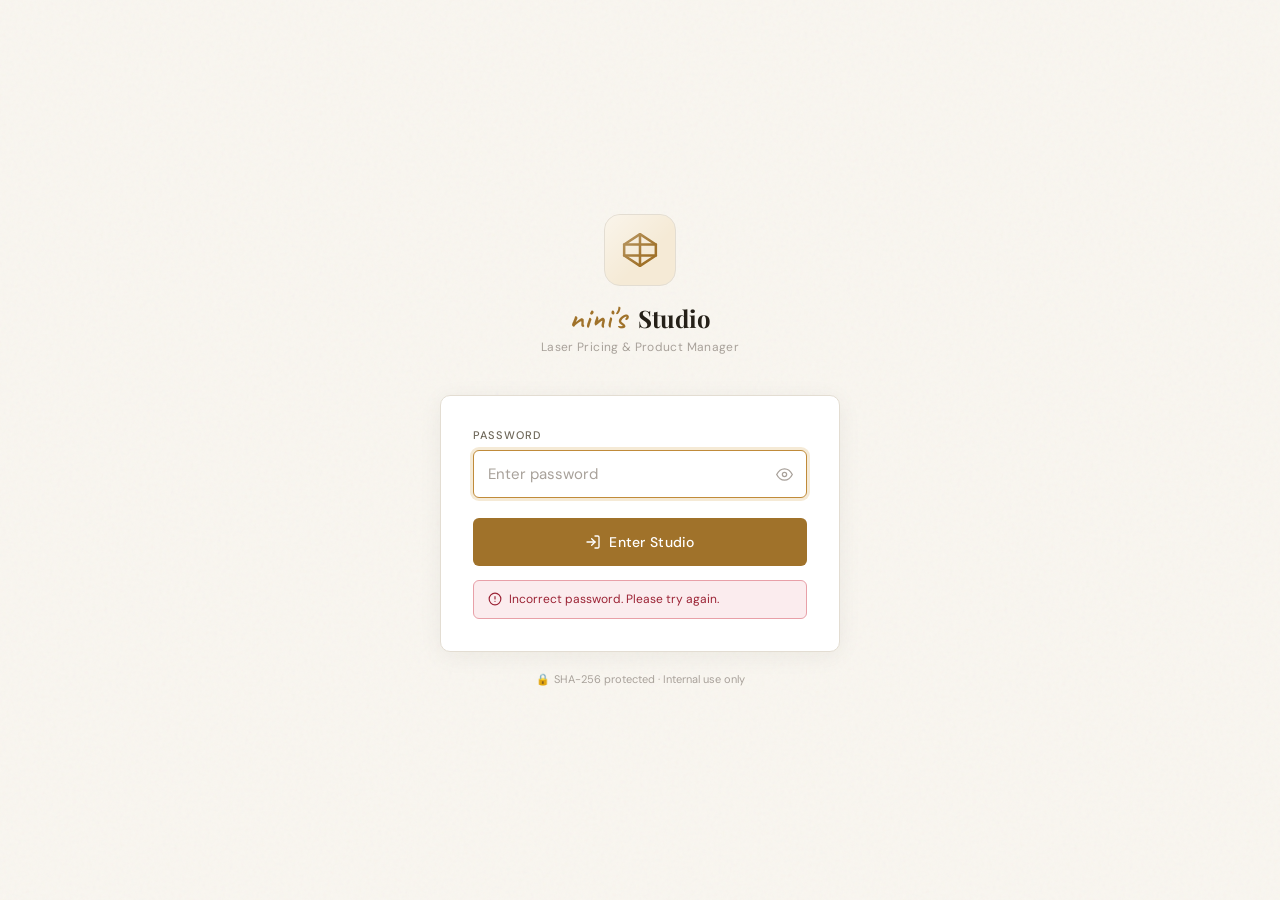
==== login.html @ 42b345f9 "Added Product page, Pricing calculator and Login" ====
<!DOCTYPE html>
<html lang="en">
<head>
<meta charset="UTF-8">
<meta name="viewport" content="width=device-width,initial-scale=1">
<title>nini's Studio — Login</title>
<link rel="preconnect" href="https://fonts.googleapis.com">
<link href="https://fonts.googleapis.com/css2?family=Playfair+Display:wght@700&family=DM+Sans:wght@400;500&family=Caveat:wght@600&display=swap" rel="stylesheet">
<style>
*,*::before,*::after{box-sizing:border-box;margin:0;padding:0}
:root{
  --bg:#F9F6F0;--surface:#fff;--surface2:#F4F1EB;
  --border:#E3DDD2;--border2:#C8C1B4;
  --text:#252018;--muted:#6E6759;--faint:#A8A19A;
  --accent:#A0722A;--accent-light:#F5EAD6;--accent-mid:#C08B3A;
  --danger:#9B2335;--danger-light:#FBECEE;--danger-border:#E8A0A8;
  --r:10px;--r-sm:6px;
}

body{
  font-family:'DM Sans',sans-serif;
  background:var(--bg);
  color:var(--text);
  min-height:100vh;
  display:flex;
  align-items:center;
  justify-content:center;
  padding:1.5rem;
}

/* Subtle grain texture overlay */
body::before{
  content:'';
  position:fixed;inset:0;
  background-image:url("data:image/svg+xml,%3Csvg viewBox='0 0 256 256' xmlns='http://www.w3.org/2000/svg'%3E%3Cfilter id='noise'%3E%3CfeTurbulence type='fractalNoise' baseFrequency='0.9' numOctaves='4' stitchTiles='stitch'/%3E%3C/filter%3E%3Crect width='100%25' height='100%25' filter='url(%23noise)' opacity='0.04'/%3E%3C/svg%3E");
  pointer-events:none;z-index:0;
}

.login-wrap{
  position:relative;z-index:1;
  width:100%;max-width:400px;
}

/* ── Logo mark ── */
.logo-mark{
  display:flex;flex-direction:column;align-items:center;
  margin-bottom:2.5rem;
  animation:fadeDown .5s ease both;
}
.hex-wrap{
  width:72px;height:72px;
  background:var(--accent-light);
  border:1.5px solid var(--border);
  border-radius:16px;
  display:flex;align-items:center;justify-content:center;
  margin-bottom:1rem;
  position:relative;
  overflow:hidden;
}
.hex-wrap::after{
  content:'';position:absolute;inset:0;
  background:linear-gradient(135deg,rgba(255,255,255,.5) 0%,transparent 60%);
  pointer-events:none;
}
.hex-wrap svg{width:38px;height:38px;stroke:var(--accent);fill:none;stroke-width:1.6;stroke-linecap:round;stroke-linejoin:round}
.brand-line{display:flex;align-items:baseline;gap:4px}
.brand-nini{font-family:'Caveat',cursive;font-size:2rem;font-weight:600;color:var(--accent);line-height:1}
.brand-studio{font-family:'Playfair Display',serif;font-size:1.5rem;font-weight:700;color:var(--text);line-height:1}
.brand-sub{font-size:12px;color:var(--faint);margin-top:.3rem;letter-spacing:.03em}

/* ── Card ── */
.login-card{
  background:var(--surface);
  border:1px solid var(--border);
  border-radius:var(--r);
  padding:2rem;
  animation:fadeUp .45s ease .1s both;
  box-shadow:0 4px 24px rgba(37,32,24,.06);
}

.field-label{
  font-size:11px;font-weight:500;
  text-transform:uppercase;letter-spacing:.09em;
  color:var(--muted);margin-bottom:.5rem;display:block;
}

.pw-wrap{
  display:flex;align-items:center;
  border:1.5px solid var(--border);
  border-radius:var(--r-sm);
  background:var(--bg);
  overflow:hidden;
  transition:border-color .15s,box-shadow .15s;
  margin-bottom:1.25rem;
}
.pw-wrap:focus-within{border-color:var(--accent-mid);box-shadow:0 0 0 3px var(--accent-light);background:white}
.pw-wrap.err{border-color:var(--danger);box-shadow:0 0 0 3px var(--danger-light)}
.pw-wrap input{
  flex:1;border:none;outline:none;
  padding:0 14px;height:46px;
  font-size:15px;font-family:inherit;
  background:transparent;color:var(--text);
  letter-spacing:.08em;
}
.pw-wrap input::placeholder{color:var(--faint);letter-spacing:0}
.pw-toggle{
  width:44px;height:46px;
  display:flex;align-items:center;justify-content:center;
  cursor:pointer;color:var(--faint);
  background:none;border:none;flex-shrink:0;
  transition:color .15s;
}
.pw-toggle:hover{color:var(--accent)}
.pw-toggle svg{width:17px;height:17px;stroke:currentColor;fill:none;stroke-width:1.8;stroke-linecap:round}

.login-btn{
  width:100%;height:48px;
  background:var(--accent);border:none;border-radius:var(--r-sm);
  color:white;font-size:14px;font-family:inherit;font-weight:500;
  cursor:pointer;
  display:flex;align-items:center;justify-content:center;gap:8px;
  transition:background .15s,transform .1s;
  letter-spacing:.02em;
}
.login-btn:hover{background:var(--accent-mid)}
.login-btn:active{transform:scale(.99)}
.login-btn svg{width:16px;height:16px;stroke:white;fill:none;stroke-width:2;stroke-linecap:round}
.login-btn.loading{pointer-events:none;opacity:.8}

/* Spinner */
.spinner{width:16px;height:16px;border:2px solid rgba(255,255,255,.4);border-top-color:white;border-radius:50%;animation:spin .6s linear infinite;display:none}
.loading .spinner{display:block}.loading .btn-icon{display:none}

/* Error message */
.err-msg{
  display:none;margin-top:.85rem;
  padding:.65rem .9rem;
  background:var(--danger-light);
  border:1px solid var(--danger-border);
  border-radius:var(--r-sm);
  font-size:12px;color:var(--danger);
  display:flex;align-items:center;gap:7px;
}
.err-msg.show{display:flex}
.err-msg svg{width:14px;height:14px;stroke:var(--danger);fill:none;stroke-width:2;stroke-linecap:round;flex-shrink:0}

/* Shake animation */
@keyframes shake{0%,100%{transform:translateX(0)}20%{transform:translateX(-6px)}40%{transform:translateX(6px)}60%{transform:translateX(-4px)}80%{transform:translateX(4px)}}
.shake{animation:shake .35s ease}

@keyframes fadeDown{from{opacity:0;transform:translateY(-12px)}to{opacity:1;transform:none}}
@keyframes fadeUp{from{opacity:0;transform:translateY(10px)}to{opacity:1;transform:none}}
@keyframes spin{to{transform:rotate(360deg)}}

.footer-note{
  text-align:center;margin-top:1.25rem;
  font-size:11px;color:var(--faint);
  animation:fadeUp .5s ease .25s both;
}
.lock-icon{display:inline-block;margin-right:4px}
</style>
</head>
<body>

<div class="login-wrap">

  <div class="logo-mark">
    <div class="hex-wrap">
      <svg viewBox="0 0 24 24">
        <polygon points="12,2 22,8.5 22,15.5 12,22 2,15.5 2,8.5"/>
        <line x1="12" y1="2" x2="12" y2="22"/>
        <line x1="2" y1="8.5" x2="22" y2="8.5"/>
        <line x1="2" y1="15.5" x2="22" y2="15.5"/>
      </svg>
    </div>
    <div class="brand-line">
      <span class="brand-nini">nini's&nbsp;</span>
      <span class="brand-studio">Studio</span>
    </div>
    <div class="brand-sub">Laser Pricing &amp; Product Manager</div>
  </div>

  <div class="login-card">
    <label class="field-label" for="pw-input">Password</label>
    <div class="pw-wrap" id="pw-wrap">
      <input type="password" id="pw-input" placeholder="Enter password" autocomplete="current-password" onkeydown="onKey(event)">
      <button class="pw-toggle" onclick="toggleVis()" tabindex="-1" title="Show/hide password">
        <svg id="eye-icon" viewBox="0 0 24 24"><path d="M1 12s4-8 11-8 11 8 11 8-4 8-11 8-11-8-11-8z"/><circle cx="12" cy="12" r="3"/></svg>
      </button>
    </div>

    <button class="login-btn" id="login-btn" onclick="doLogin()">
      <svg class="btn-icon" viewBox="0 0 24 24"><path d="M15 3h4a2 2 0 0 1 2 2v14a2 2 0 0 1-2 2h-4"/><polyline points="10 17 15 12 10 7"/><line x1="15" y1="12" x2="3" y2="12"/></svg>
      <div class="spinner"></div>
      Enter Studio
    </button>

    <div class="err-msg" id="err-msg">
      <svg viewBox="0 0 24 24"><circle cx="12" cy="12" r="10"/><line x1="12" y1="8" x2="12" y2="12"/><line x1="12" y1="16" x2="12.01" y2="16"/></svg>
      <span>Incorrect password. Please try again.</span>
    </div>
  </div>

  <div class="footer-note">
    <span class="lock-icon">🔒</span>SHA-256 protected · Internal use only
  </div>

</div>

<script>
// ── SHA-256 hash of the password (change by running: echo -n "YourPassword" | sha256sum) ──
// Current password: Nini2025!
const PASSWORD_HASH = '7cf65358a08ef65f79098bd16bd212119c387ae6db1232af2400e3d0588f94a0';

// Session key stored in sessionStorage (cleared when browser tab closes)
const SESSION_KEY = 'ninis_studio_auth';
const SESSION_VALUE = 'granted_' + PASSWORD_HASH.slice(0, 8);

// If already authenticated this session, go straight in
if(sessionStorage.getItem(SESSION_KEY) === SESSION_VALUE){
  window.location.replace('ninis-products.html');
}

async function sha256(message){
  const msgBuffer = new TextEncoder().encode(message);
  const hashBuffer = await crypto.subtle.digest('SHA-256', msgBuffer);
  const hashArray = Array.from(new Uint8Array(hashBuffer));
  return hashArray.map(b => b.toString(16).padStart(2,'0')).join('');
}

async function doLogin(){
  const input = document.getElementById('pw-input');
  const btn   = document.getElementById('login-btn');
  const wrap  = document.getElementById('pw-wrap');
  const err   = document.getElementById('err-msg');
  const pw    = input.value;

  if(!pw){ shake(); return; }

  btn.classList.add('loading');
  err.classList.remove('show');

  // Small deliberate delay so the spinner is visible (also slows brute-force)
  await new Promise(r => setTimeout(r, 400));

  const hash = await sha256(pw);

  if(hash === PASSWORD_HASH){
    sessionStorage.setItem(SESSION_KEY, SESSION_VALUE);
    window.location.replace('ninis-products.html');
  } else {
    btn.classList.remove('loading');
    wrap.classList.add('err');
    err.classList.add('show');
    shake();
    input.value = '';
    input.focus();
    setTimeout(() => wrap.classList.remove('err'), 1500);
  }
}

function onKey(e){ if(e.key === 'Enter') doLogin(); }

function shake(){
  const card = document.querySelector('.login-card');
  card.classList.remove('shake');
  void card.offsetWidth;
  card.classList.add('shake');
}

let visible = false;
function toggleVis(){
  visible = !visible;
  const input = document.getElementById('pw-input');
  const icon  = document.getElementById('eye-icon');
  input.type = visible ? 'text' : 'password';
  icon.innerHTML = visible
    ? '<path d="M17.94 17.94A10.07 10.07 0 0 1 12 20c-7 0-11-8-11-8a18.45 18.45 0 0 1 5.06-5.94"/><path d="M9.9 4.24A9.12 9.12 0 0 1 12 4c7 0 11 8 11 8a18.5 18.5 0 0 1-2.16 3.19"/><line x1="1" y1="1" x2="23" y2="23"/>'
    : '<path d="M1 12s4-8 11-8 11 8 11 8-4 8-11 8-11-8-11-8z"/><circle cx="12" cy="12" r="3"/>';
}

// Auto-focus
document.getElementById('pw-input').focus();
</script>
</body>
</html>
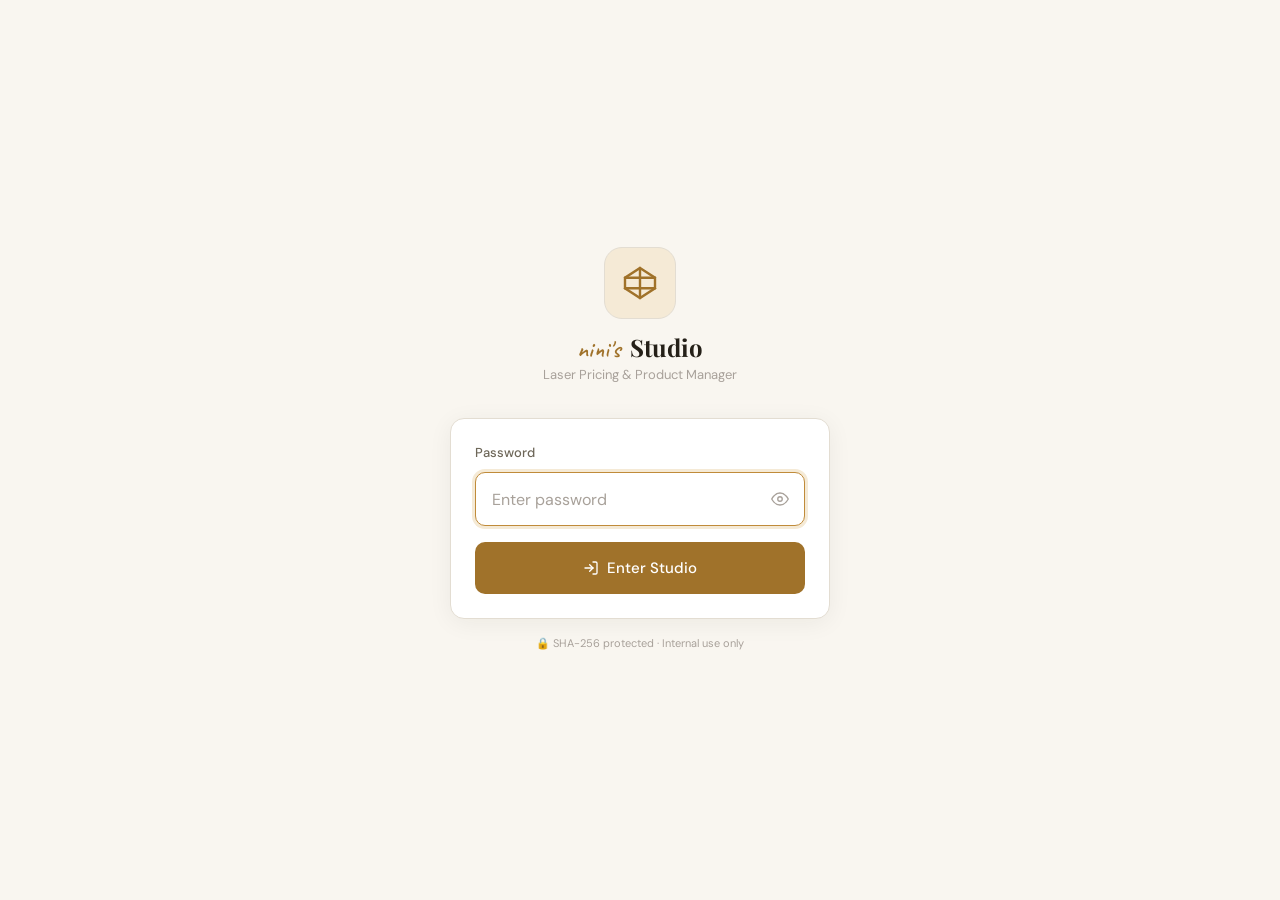
==== commit f5395b92: "outsorced styleing, change to mobile first" ====
--- a/login.html
+++ b/login.html
@@ -3,283 +3,104 @@
 <head>
 <meta charset="UTF-8">
 <meta name="viewport" content="width=device-width,initial-scale=1">
-<title>nini's Studio — Login</title>
+<title>nini's Studio</title>
 <link rel="preconnect" href="https://fonts.googleapis.com">
 <link href="https://fonts.googleapis.com/css2?family=Playfair+Display:wght@700&family=DM+Sans:wght@400;500&family=Caveat:wght@600&display=swap" rel="stylesheet">
+<link rel="stylesheet" href="style.css">
 <style>
-*,*::before,*::after{box-sizing:border-box;margin:0;padding:0}
-:root{
-  --bg:#F9F6F0;--surface:#fff;--surface2:#F4F1EB;
-  --border:#E3DDD2;--border2:#C8C1B4;
-  --text:#252018;--muted:#6E6759;--faint:#A8A19A;
-  --accent:#A0722A;--accent-light:#F5EAD6;--accent-mid:#C08B3A;
-  --danger:#9B2335;--danger-light:#FBECEE;--danger-border:#E8A0A8;
-  --r:10px;--r-sm:6px;
+body {
+  padding-bottom: 0;
+  display: flex;
+  align-items: center;
+  justify-content: center;
+  min-height: 100vh;
+  padding: 1.5rem;
 }
-
-body{
-  font-family:'DM Sans',sans-serif;
-  background:var(--bg);
-  color:var(--text);
-  min-height:100vh;
-  display:flex;
-  align-items:center;
-  justify-content:center;
-  padding:1.5rem;
-}
-
-/* Subtle grain texture overlay */
-body::before{
-  content:'';
-  position:fixed;inset:0;
-  background-image:url("data:image/svg+xml,%3Csvg viewBox='0 0 256 256' xmlns='http://www.w3.org/2000/svg'%3E%3Cfilter id='noise'%3E%3CfeTurbulence type='fractalNoise' baseFrequency='0.9' numOctaves='4' stitchTiles='stitch'/%3E%3C/filter%3E%3Crect width='100%25' height='100%25' filter='url(%23noise)' opacity='0.04'/%3E%3C/svg%3E");
-  pointer-events:none;z-index:0;
-}
-
-.login-wrap{
-  position:relative;z-index:1;
-  width:100%;max-width:400px;
-}
-
-/* ── Logo mark ── */
-.logo-mark{
-  display:flex;flex-direction:column;align-items:center;
-  margin-bottom:2.5rem;
-  animation:fadeDown .5s ease both;
-}
-.hex-wrap{
-  width:72px;height:72px;
-  background:var(--accent-light);
-  border:1.5px solid var(--border);
-  border-radius:16px;
-  display:flex;align-items:center;justify-content:center;
-  margin-bottom:1rem;
-  position:relative;
-  overflow:hidden;
-}
-.hex-wrap::after{
-  content:'';position:absolute;inset:0;
-  background:linear-gradient(135deg,rgba(255,255,255,.5) 0%,transparent 60%);
-  pointer-events:none;
-}
-.hex-wrap svg{width:38px;height:38px;stroke:var(--accent);fill:none;stroke-width:1.6;stroke-linecap:round;stroke-linejoin:round}
-.brand-line{display:flex;align-items:baseline;gap:4px}
-.brand-nini{font-family:'Caveat',cursive;font-size:2rem;font-weight:600;color:var(--accent);line-height:1}
-.brand-studio{font-family:'Playfair Display',serif;font-size:1.5rem;font-weight:700;color:var(--text);line-height:1}
-.brand-sub{font-size:12px;color:var(--faint);margin-top:.3rem;letter-spacing:.03em}
-
-/* ── Card ── */
-.login-card{
-  background:var(--surface);
-  border:1px solid var(--border);
-  border-radius:var(--r);
-  padding:2rem;
-  animation:fadeUp .45s ease .1s both;
-  box-shadow:0 4px 24px rgba(37,32,24,.06);
-}
-
-.field-label{
-  font-size:11px;font-weight:500;
-  text-transform:uppercase;letter-spacing:.09em;
-  color:var(--muted);margin-bottom:.5rem;display:block;
-}
-
-.pw-wrap{
-  display:flex;align-items:center;
-  border:1.5px solid var(--border);
-  border-radius:var(--r-sm);
-  background:var(--bg);
-  overflow:hidden;
-  transition:border-color .15s,box-shadow .15s;
-  margin-bottom:1.25rem;
-}
-.pw-wrap:focus-within{border-color:var(--accent-mid);box-shadow:0 0 0 3px var(--accent-light);background:white}
-.pw-wrap.err{border-color:var(--danger);box-shadow:0 0 0 3px var(--danger-light)}
-.pw-wrap input{
-  flex:1;border:none;outline:none;
-  padding:0 14px;height:46px;
-  font-size:15px;font-family:inherit;
-  background:transparent;color:var(--text);
-  letter-spacing:.08em;
-}
-.pw-wrap input::placeholder{color:var(--faint);letter-spacing:0}
-.pw-toggle{
-  width:44px;height:46px;
-  display:flex;align-items:center;justify-content:center;
-  cursor:pointer;color:var(--faint);
-  background:none;border:none;flex-shrink:0;
-  transition:color .15s;
-}
-.pw-toggle:hover{color:var(--accent)}
-.pw-toggle svg{width:17px;height:17px;stroke:currentColor;fill:none;stroke-width:1.8;stroke-linecap:round}
-
-.login-btn{
-  width:100%;height:48px;
-  background:var(--accent);border:none;border-radius:var(--r-sm);
-  color:white;font-size:14px;font-family:inherit;font-weight:500;
-  cursor:pointer;
-  display:flex;align-items:center;justify-content:center;gap:8px;
-  transition:background .15s,transform .1s;
-  letter-spacing:.02em;
-}
-.login-btn:hover{background:var(--accent-mid)}
-.login-btn:active{transform:scale(.99)}
-.login-btn svg{width:16px;height:16px;stroke:white;fill:none;stroke-width:2;stroke-linecap:round}
-.login-btn.loading{pointer-events:none;opacity:.8}
-
-/* Spinner */
-.spinner{width:16px;height:16px;border:2px solid rgba(255,255,255,.4);border-top-color:white;border-radius:50%;animation:spin .6s linear infinite;display:none}
-.loading .spinner{display:block}.loading .btn-icon{display:none}
-
-/* Error message */
-.err-msg{
-  display:none;margin-top:.85rem;
-  padding:.65rem .9rem;
-  background:var(--danger-light);
-  border:1px solid var(--danger-border);
-  border-radius:var(--r-sm);
-  font-size:12px;color:var(--danger);
-  display:flex;align-items:center;gap:7px;
-}
-.err-msg.show{display:flex}
-.err-msg svg{width:14px;height:14px;stroke:var(--danger);fill:none;stroke-width:2;stroke-linecap:round;flex-shrink:0}
-
-/* Shake animation */
-@keyframes shake{0%,100%{transform:translateX(0)}20%{transform:translateX(-6px)}40%{transform:translateX(6px)}60%{transform:translateX(-4px)}80%{transform:translateX(4px)}}
-.shake{animation:shake .35s ease}
-
-@keyframes fadeDown{from{opacity:0;transform:translateY(-12px)}to{opacity:1;transform:none}}
-@keyframes fadeUp{from{opacity:0;transform:translateY(10px)}to{opacity:1;transform:none}}
-@keyframes spin{to{transform:rotate(360deg)}}
-
-.footer-note{
-  text-align:center;margin-top:1.25rem;
-  font-size:11px;color:var(--faint);
-  animation:fadeUp .5s ease .25s both;
-}
-.lock-icon{display:inline-block;margin-right:4px}
 </style>
 </head>
 <body>
+<div class="login-wrap page-in">
 
-<div class="login-wrap">
-
-  <div class="logo-mark">
-    <div class="hex-wrap">
-      <svg viewBox="0 0 24 24">
-        <polygon points="12,2 22,8.5 22,15.5 12,22 2,15.5 2,8.5"/>
-        <line x1="12" y1="2" x2="12" y2="22"/>
-        <line x1="2" y1="8.5" x2="22" y2="8.5"/>
-        <line x1="2" y1="15.5" x2="22" y2="15.5"/>
-      </svg>
+  <div class="login-logo">
+    <div class="login-logo-icon">
+      <svg viewBox="0 0 24 24"><polygon points="12,2 22,8.5 22,15.5 12,22 2,15.5 2,8.5"/><line x1="12" y1="2" x2="12" y2="22"/><line x1="2" y1="8.5" x2="22" y2="8.5"/><line x1="2" y1="15.5" x2="22" y2="15.5"/></svg>
     </div>
-    <div class="brand-line">
+    <div style="display:flex;align-items:baseline;gap:4px">
       <span class="brand-nini">nini's&nbsp;</span>
-      <span class="brand-studio">Studio</span>
+      <span class="brand-word" style="font-size:1.5rem">Studio</span>
     </div>
-    <div class="brand-sub">Laser Pricing &amp; Product Manager</div>
+    <p class="text-faint" style="font-size:13px;margin-top:4px">Laser Pricing &amp; Product Manager</p>
   </div>
 
   <div class="login-card">
-    <label class="field-label" for="pw-input">Password</label>
-    <div class="pw-wrap" id="pw-wrap">
+    <label class="field-label" for="pw-input" style="font-size:13px;margin-bottom:8px;display:block">Password</label>
+    <div class="pw-field" id="pw-field">
       <input type="password" id="pw-input" placeholder="Enter password" autocomplete="current-password" onkeydown="onKey(event)">
-      <button class="pw-toggle" onclick="toggleVis()" tabindex="-1" title="Show/hide password">
+      <button class="pw-toggle-btn" onclick="toggleVis()" tabindex="-1" aria-label="Show/hide password">
         <svg id="eye-icon" viewBox="0 0 24 24"><path d="M1 12s4-8 11-8 11 8 11 8-4 8-11 8-11-8-11-8z"/><circle cx="12" cy="12" r="3"/></svg>
       </button>
     </div>
-
-    <button class="login-btn" id="login-btn" onclick="doLogin()">
+    <button class="login-submit" id="login-btn" onclick="doLogin()">
       <svg class="btn-icon" viewBox="0 0 24 24"><path d="M15 3h4a2 2 0 0 1 2 2v14a2 2 0 0 1-2 2h-4"/><polyline points="10 17 15 12 10 7"/><line x1="15" y1="12" x2="3" y2="12"/></svg>
-      <div class="spinner"></div>
+      <div class="spinner spinner--sm" style="display:none;border-top-color:white;border-color:rgba(255,255,255,.3)" id="login-spin"></div>
       Enter Studio
     </button>
-
-    <div class="err-msg" id="err-msg">
-      <svg viewBox="0 0 24 24"><circle cx="12" cy="12" r="10"/><line x1="12" y1="8" x2="12" y2="12"/><line x1="12" y1="16" x2="12.01" y2="16"/></svg>
-      <span>Incorrect password. Please try again.</span>
-    </div>
+    <div class="login-err" id="login-err">Incorrect password — please try again.</div>
   </div>
 
-  <div class="footer-note">
-    <span class="lock-icon">🔒</span>SHA-256 protected · Internal use only
-  </div>
-
+  <div class="login-footer">🔒 SHA-256 protected · Internal use only</div>
 </div>
 
 <script>
-// ── SHA-256 hash of the password (change by running: echo -n "YourPassword" | sha256sum) ──
-// Current password: Nini2025!
 const PASSWORD_HASH = '7cf65358a08ef65f79098bd16bd212119c387ae6db1232af2400e3d0588f94a0';
+const SESSION_KEY   = 'ninis_studio_auth';
+const SESSION_VALUE = 'granted_' + PASSWORD_HASH.slice(0,8);
 
-// Session key stored in sessionStorage (cleared when browser tab closes)
-const SESSION_KEY = 'ninis_studio_auth';
-const SESSION_VALUE = 'granted_' + PASSWORD_HASH.slice(0, 8);
+if(sessionStorage.getItem(SESSION_KEY) === SESSION_VALUE) window.location.replace('products.html');
 
-// If already authenticated this session, go straight in
-if(sessionStorage.getItem(SESSION_KEY) === SESSION_VALUE){
-  window.location.replace('ninis-products.html');
+async function sha256(msg){
+  const buf = await crypto.subtle.digest('SHA-256', new TextEncoder().encode(msg));
+  return Array.from(new Uint8Array(buf)).map(b=>b.toString(16).padStart(2,'0')).join('');
 }
-
-async function sha256(message){
-  const msgBuffer = new TextEncoder().encode(message);
-  const hashBuffer = await crypto.subtle.digest('SHA-256', msgBuffer);
-  const hashArray = Array.from(new Uint8Array(hashBuffer));
-  return hashArray.map(b => b.toString(16).padStart(2,'0')).join('');
-}
-
 async function doLogin(){
-  const input = document.getElementById('pw-input');
-  const btn   = document.getElementById('login-btn');
-  const wrap  = document.getElementById('pw-wrap');
-  const err   = document.getElementById('err-msg');
-  const pw    = input.value;
-
+  const pw = document.getElementById('pw-input').value;
   if(!pw){ shake(); return; }
-
+  const btn  = document.getElementById('login-btn');
+  const spin = document.getElementById('login-spin');
+  const icon = btn.querySelector('.btn-icon');
   btn.classList.add('loading');
-  err.classList.remove('show');
-
-  // Small deliberate delay so the spinner is visible (also slows brute-force)
-  await new Promise(r => setTimeout(r, 400));
-
+  icon.style.display = 'none';
+  spin.style.display = 'block';
+  document.getElementById('login-err').classList.remove('show');
+  await new Promise(r=>setTimeout(r,350));
   const hash = await sha256(pw);
-
   if(hash === PASSWORD_HASH){
     sessionStorage.setItem(SESSION_KEY, SESSION_VALUE);
-    window.location.replace('ninis-products.html');
+    window.location.replace('products.html');
   } else {
     btn.classList.remove('loading');
-    wrap.classList.add('err');
-    err.classList.add('show');
+    icon.style.display = ''; spin.style.display = 'none';
+    document.getElementById('pw-field').classList.add('err');
+    document.getElementById('login-err').classList.add('show');
     shake();
-    input.value = '';
-    input.focus();
-    setTimeout(() => wrap.classList.remove('err'), 1500);
+    document.getElementById('pw-input').value = '';
+    document.getElementById('pw-input').focus();
+    setTimeout(()=>document.getElementById('pw-field').classList.remove('err'),1500);
   }
 }
-
-function onKey(e){ if(e.key === 'Enter') doLogin(); }
-
+function onKey(e){ if(e.key==='Enter') doLogin(); }
 function shake(){
-  const card = document.querySelector('.login-card');
-  card.classList.remove('shake');
-  void card.offsetWidth;
-  card.classList.add('shake');
+  const c = document.querySelector('.login-card');
+  c.classList.remove('shake'); void c.offsetWidth; c.classList.add('shake');
 }
-
-let visible = false;
+let vis = false;
 function toggleVis(){
-  visible = !visible;
-  const input = document.getElementById('pw-input');
-  const icon  = document.getElementById('eye-icon');
-  input.type = visible ? 'text' : 'password';
-  icon.innerHTML = visible
+  vis = !vis;
+  document.getElementById('pw-input').type = vis ? 'text' : 'password';
+  document.getElementById('eye-icon').innerHTML = vis
     ? '<path d="M17.94 17.94A10.07 10.07 0 0 1 12 20c-7 0-11-8-11-8a18.45 18.45 0 0 1 5.06-5.94"/><path d="M9.9 4.24A9.12 9.12 0 0 1 12 4c7 0 11 8 11 8a18.5 18.5 0 0 1-2.16 3.19"/><line x1="1" y1="1" x2="23" y2="23"/>'
     : '<path d="M1 12s4-8 11-8 11 8 11 8-4 8-11 8-11-8-11-8z"/><circle cx="12" cy="12" r="3"/>';
 }
-
-// Auto-focus
 document.getElementById('pw-input').focus();
 </script>
 </body>
--- a/style.css
+++ b/style.css
@@ -0,0 +1,1287 @@
+/* ============================================================
+   nini's Studio — Shared Design System
+   Mobile-first. All pages link to this file.
+   ============================================================ */
+
+/* ── Reset ── */
+*, *::before, *::after { box-sizing: border-box; margin: 0; padding: 0; }
+html { -webkit-text-size-adjust: 100%; }
+img, svg { display: block; }
+input, button, select, textarea { font: inherit; }
+button { cursor: pointer; }
+a { color: inherit; text-decoration: none; }
+
+/* ── Tokens ── */
+:root {
+  /* Colors */
+  --bg:           #F9F6F0;
+  --surface:      #FFFFFF;
+  --surface2:     #F4F1EB;
+  --surface3:     #EDE9E0;
+  --border:       #E3DDD2;
+  --border2:      #C8C1B4;
+
+  --text:         #252018;
+  --text-2:       #6E6759;
+  --text-3:       #A8A19A;
+
+  --accent:       #A0722A;
+  --accent-light: #F5EAD6;
+  --accent-mid:   #C08B3A;
+  --accent-dark:  #7A5520;
+
+  --danger:       #9B2335;
+  --danger-light: #FBECEE;
+  --danger-border:#E8A0A8;
+
+  --warn:         #7A6610;
+  --warn-light:   #FFFBE8;
+  --warn-border:  #EDD97A;
+
+  --ok:           #1E6641;
+  --ok-light:     #E8F4ED;
+  --ok-border:    #74C69A;
+
+  --info:         #185FA5;
+  --info-light:   #E6F1FB;
+  --info-border:  #85B7EB;
+
+  /* Risk zone colors (slider) */
+  --zone-danger:  #E8A0A8;
+  --zone-caution: #F5C96A;
+  --zone-good:    #74C69A;
+  --zone-great:   #85B7EB;
+
+  /* Type */
+  --font-sans:    'DM Sans', system-ui, sans-serif;
+  --font-serif:   'Playfair Display', Georgia, serif;
+  --font-brand:   'Caveat', cursive;
+
+  /* Space scale */
+  --s1: 4px;   --s2: 8px;   --s3: 12px;
+  --s4: 16px;  --s5: 20px;  --s6: 24px;
+  --s7: 32px;  --s8: 48px;  --s9: 64px;
+
+  /* Radii */
+  --r-xs: 4px;  --r-sm: 6px;  --r-md: 10px;  --r-lg: 14px;  --r-xl: 20px;
+
+  /* Touch targets */
+  --touch: 48px;
+
+  /* Nav height */
+  --nav-h: 60px;
+
+  /* Sticky bar height (price bar in new.html) */
+  --bar-h: 160px;
+}
+
+/* ── Base ── */
+body {
+  font-family: var(--font-sans);
+  font-size: 15px;
+  line-height: 1.6;
+  color: var(--text);
+  background: var(--bg);
+  min-height: 100vh;
+  /* space for bottom nav */
+  padding-bottom: var(--nav-h);
+}
+
+body.has-bar {
+  padding-bottom: calc(var(--nav-h) + var(--bar-h));
+}
+
+/* ── Typography ── */
+.font-serif  { font-family: var(--font-serif); }
+.font-brand  { font-family: var(--font-brand); }
+
+h1 { font-family: var(--font-serif); font-size: 1.75rem; font-weight: 700; letter-spacing: -.02em; line-height: 1.15; }
+h2 { font-family: var(--font-serif); font-size: 1.35rem; font-weight: 700; letter-spacing: -.01em; line-height: 1.2; }
+h3 { font-size: 1rem; font-weight: 500; }
+
+.label-caps {
+  font-size: 10px;
+  font-weight: 500;
+  text-transform: uppercase;
+  letter-spacing: .1em;
+  color: var(--text-2);
+}
+.text-muted  { color: var(--text-2); }
+.text-faint  { color: var(--text-3); }
+.text-accent { color: var(--accent); }
+.text-danger { color: var(--danger); }
+.text-ok     { color: var(--ok); }
+
+/* ── Layout ── */
+.page-wrap {
+  max-width: 680px;
+  margin: 0 auto;
+  padding: var(--s4);
+}
+
+/* wider on tablet+ */
+@media (min-width: 640px) {
+  .page-wrap { padding: var(--s6) var(--s5); }
+}
+@media (min-width: 960px) {
+  .page-wrap { max-width: 960px; padding: var(--s7) var(--s5); }
+}
+
+/* ── Top header bar ── */
+.topbar {
+  position: sticky;
+  top: 0;
+  z-index: 60;
+  background: var(--surface);
+  border-bottom: 1px solid var(--border);
+  display: flex;
+  align-items: center;
+  gap: var(--s3);
+  padding: 0 var(--s4);
+  height: 56px;
+}
+
+.topbar-brand {
+  display: flex;
+  align-items: baseline;
+  gap: 3px;
+  flex-shrink: 0;
+}
+
+.brand-nini {
+  font-family: var(--font-brand);
+  font-size: 1.5rem;
+  font-weight: 600;
+  color: var(--accent);
+  line-height: 1;
+}
+
+.brand-word {
+  font-family: var(--font-serif);
+  font-size: 1.2rem;
+  font-weight: 700;
+  color: var(--text);
+  line-height: 1;
+}
+
+.topbar-title {
+  font-size: 15px;
+  font-weight: 500;
+  flex: 1;
+  white-space: nowrap;
+  overflow: hidden;
+  text-overflow: ellipsis;
+}
+
+.topbar-action { margin-left: auto; flex-shrink: 0; }
+
+/* Back link */
+.back-btn {
+  display: inline-flex;
+  align-items: center;
+  gap: var(--s2);
+  height: 36px;
+  padding: 0 var(--s3);
+  border-radius: var(--r-sm);
+  font-size: 13px;
+  font-weight: 500;
+  color: var(--text-2);
+  border: 1px solid var(--border);
+  background: var(--surface2);
+  transition: background .12s, color .12s;
+  flex-shrink: 0;
+}
+.back-btn:hover { background: var(--accent-light); color: var(--accent); border-color: var(--accent-mid); }
+.back-btn svg   { width: 14px; height: 14px; stroke: currentColor; fill: none; stroke-width: 2; stroke-linecap: round; }
+
+/* ── Bottom navigation ── */
+.bottom-nav {
+  position: fixed;
+  bottom: 0; left: 0; right: 0;
+  z-index: 70;
+  height: var(--nav-h);
+  background: var(--surface);
+  border-top: 1px solid var(--border);
+  display: flex;
+  align-items: stretch;
+}
+
+.nav-item {
+  flex: 1;
+  display: flex;
+  flex-direction: column;
+  align-items: center;
+  justify-content: center;
+  gap: 3px;
+  font-size: 10px;
+  font-weight: 500;
+  color: var(--text-3);
+  text-decoration: none;
+  transition: color .15s, background .15s;
+  -webkit-tap-highlight-color: transparent;
+  position: relative;
+}
+
+.nav-item svg {
+  width: 22px; height: 22px;
+  stroke: currentColor; fill: none;
+  stroke-width: 1.8; stroke-linecap: round; stroke-linejoin: round;
+}
+
+.nav-item.active { color: var(--accent); }
+.nav-item.active::before {
+  content: '';
+  position: absolute;
+  top: 0; left: 20%; right: 20%;
+  height: 2px;
+  background: var(--accent);
+  border-radius: 0 0 2px 2px;
+}
+
+/* FAB (floating action button) nav item */
+.nav-item.fab {
+  position: relative;
+}
+.nav-item.fab .fab-circle {
+  width: 44px; height: 44px;
+  border-radius: 50%;
+  background: var(--accent);
+  color: white;
+  display: flex; align-items: center; justify-content: center;
+  box-shadow: 0 2px 12px rgba(160,114,42,.35);
+  transition: background .15s, transform .1s;
+}
+.nav-item.fab:active .fab-circle { transform: scale(.94); }
+.nav-item.fab .fab-circle svg { stroke: white; width: 22px; height: 22px; }
+.nav-item.fab span { font-size: 9px; color: var(--text-3); margin-top: 1px; }
+
+/* ── Cards ── */
+.card {
+  background: var(--surface);
+  border: 1px solid var(--border);
+  border-radius: var(--r-lg);
+  overflow: hidden;
+}
+
+.card + .card { margin-top: var(--s3); }
+
+.card-header {
+  display: flex;
+  align-items: center;
+  gap: var(--s3);
+  padding: var(--s4) var(--s4) var(--s4) var(--s5);
+  min-height: var(--touch);
+}
+
+.card-header.clickable {
+  cursor: pointer;
+  -webkit-tap-highlight-color: transparent;
+  user-select: none;
+}
+.card-header.clickable:active { background: var(--surface2); }
+
+.card-body {
+  padding: 0 var(--s5) var(--s5);
+}
+
+.card-title {
+  font-size: 10px;
+  font-weight: 500;
+  text-transform: uppercase;
+  letter-spacing: .1em;
+  color: var(--text-2);
+}
+
+.card-chevron {
+  margin-left: auto;
+  width: 18px; height: 18px;
+  stroke: var(--text-3); fill: none;
+  stroke-width: 2; stroke-linecap: round;
+  transition: transform .2s;
+  flex-shrink: 0;
+}
+
+.card.collapsed .card-chevron { transform: rotate(-90deg); }
+.card.collapsed .card-body    { display: none; }
+
+.card-badge {
+  margin-left: auto;
+  background: var(--accent-light);
+  color: var(--accent);
+  font-size: 11px;
+  font-weight: 500;
+  padding: 2px var(--s3);
+  border-radius: var(--r-xl);
+}
+
+/* ── Form elements ── */
+.field { margin-bottom: var(--s4); }
+.field:last-child { margin-bottom: 0; }
+
+.field-label {
+  display: block;
+  font-size: 12px;
+  font-weight: 500;
+  color: var(--text-2);
+  margin-bottom: var(--s2);
+}
+
+/* Text input */
+.input {
+  width: 100%;
+  height: var(--touch);
+  border: 1.5px solid var(--border);
+  border-radius: var(--r-md);
+  padding: 0 var(--s4);
+  font-size: 15px;
+  color: var(--text);
+  background: var(--bg);
+  outline: none;
+  transition: border-color .15s, background .15s, box-shadow .15s;
+  -webkit-appearance: none;
+}
+.input:focus {
+  border-color: var(--accent-mid);
+  background: var(--surface);
+  box-shadow: 0 0 0 3px var(--accent-light);
+}
+.input.err  { border-color: var(--danger); box-shadow: 0 0 0 3px var(--danger-light); }
+.input::placeholder { color: var(--text-3); }
+
+/* Select */
+.select {
+  width: 100%;
+  height: var(--touch);
+  border: 1.5px solid var(--border);
+  border-radius: var(--r-md);
+  padding: 0 var(--s4);
+  font-size: 15px;
+  color: var(--text);
+  background: var(--bg);
+  outline: none;
+  transition: border-color .15s;
+  -webkit-appearance: none;
+  background-image: url("data:image/svg+xml,%3Csvg width='12' height='8' viewBox='0 0 12 8' fill='none' xmlns='http://www.w3.org/2000/svg'%3E%3Cpath d='M1 1L6 6L11 1' stroke='%23A8A19A' stroke-width='1.8' stroke-linecap='round'/%3E%3C/svg%3E");
+  background-repeat: no-repeat;
+  background-position: right 14px center;
+  padding-right: 36px;
+}
+.select:focus { border-color: var(--accent-mid); }
+.select.err   { border-color: var(--danger); }
+
+/* Input group (prefix/suffix) */
+.input-group {
+  display: flex;
+  align-items: stretch;
+  border: 1.5px solid var(--border);
+  border-radius: var(--r-md);
+  background: var(--bg);
+  overflow: hidden;
+  transition: border-color .15s, box-shadow .15s;
+}
+.input-group:focus-within {
+  border-color: var(--accent-mid);
+  background: var(--surface);
+  box-shadow: 0 0 0 3px var(--accent-light);
+}
+.input-group.err { border-color: var(--danger); box-shadow: 0 0 0 3px var(--danger-light); }
+
+.input-group__affix {
+  display: flex;
+  align-items: center;
+  padding: 0 var(--s3);
+  font-size: 13px;
+  color: var(--text-3);
+  background: var(--surface2);
+  border-right: 1px solid var(--border);
+  white-space: nowrap;
+  flex-shrink: 0;
+}
+.input-group__affix.suf {
+  border-left: 1px solid var(--border);
+  border-right: none;
+}
+.input-group input {
+  flex: 1;
+  min-width: 0;
+  border: none;
+  outline: none;
+  padding: 0 var(--s3);
+  height: 46px;
+  font-size: 14px;
+  background: transparent;
+  color: var(--text);
+  -webkit-appearance: none;
+}
+
+/* Compact input group (for inline fields) */
+.input-group.compact .input-group__affix { padding: 0 var(--s2); font-size: 12px; }
+.input-group.compact input { height: 36px; font-size: 13px; width: 60px; }
+
+/* Inline form row (label + inputs on one line, tablet+) */
+.form-row {
+  display: flex;
+  flex-direction: column;
+  gap: var(--s2);
+  margin-bottom: var(--s4);
+}
+.form-row:last-child { margin-bottom: 0; }
+.form-row__label {
+  font-size: 13px;
+  color: var(--text-2);
+  font-weight: 400;
+}
+.form-row__controls {
+  display: flex;
+  align-items: center;
+  gap: var(--s2);
+  flex-wrap: wrap;
+}
+.form-row__hint { font-size: 11px; color: var(--text-3); }
+
+@media (min-width: 560px) {
+  .form-row {
+    flex-direction: row;
+    align-items: center;
+  }
+  .form-row__label {
+    min-width: 140px;
+    flex-shrink: 0;
+  }
+  .form-row__controls { flex: 1; }
+}
+
+/* ── Buttons ── */
+.btn {
+  display: inline-flex;
+  align-items: center;
+  justify-content: center;
+  gap: var(--s2);
+  height: var(--touch);
+  padding: 0 var(--s5);
+  border-radius: var(--r-md);
+  font-size: 14px;
+  font-weight: 500;
+  border: 1.5px solid var(--border);
+  background: var(--surface);
+  color: var(--text);
+  transition: background .12s, border-color .12s, transform .1s;
+  white-space: nowrap;
+  -webkit-tap-highlight-color: transparent;
+}
+.btn:active  { transform: scale(.97); }
+.btn:hover   { background: var(--surface2); }
+.btn svg     { width: 16px; height: 16px; stroke: currentColor; fill: none; stroke-width: 2; stroke-linecap: round; }
+
+.btn--primary {
+  background: var(--accent);
+  border-color: var(--accent);
+  color: white;
+}
+.btn--primary:hover  { background: var(--accent-mid); border-color: var(--accent-mid); }
+
+.btn--danger:hover   { background: var(--danger-light); border-color: var(--danger-border); color: var(--danger); }
+.btn--ghost {
+  border: none;
+  background: none;
+  color: var(--text-3);
+  height: 36px;
+  padding: 0 var(--s2);
+}
+.btn--ghost:hover { background: var(--danger-light); color: var(--danger); }
+
+.btn--sm { height: 36px; padding: 0 var(--s4); font-size: 13px; }
+.btn--sm svg { width: 14px; height: 14px; }
+
+.btn.loading { opacity: .7; pointer-events: none; }
+
+/* ── Toggle (on/off switch) ── */
+.toggle-row {
+  display: flex;
+  align-items: flex-start;
+  gap: var(--s4);
+  padding: var(--s3) 0;
+}
+.toggle-switch {
+  position: relative;
+  width: 44px; height: 26px;
+  border-radius: 13px;
+  background: var(--border2);
+  cursor: pointer;
+  flex-shrink: 0;
+  transition: background .2s;
+  margin-top: 1px;
+}
+.toggle-switch.on { background: var(--accent); }
+.toggle-switch::after {
+  content: '';
+  position: absolute;
+  width: 20px; height: 20px;
+  background: white;
+  border-radius: 50%;
+  top: 3px; left: 3px;
+  transition: left .2s;
+  box-shadow: 0 1px 4px rgba(0,0,0,.2);
+}
+.toggle-switch.on::after { left: 21px; }
+.toggle-label { font-size: 14px; }
+.toggle-label small { display: block; font-size: 12px; color: var(--text-3); margin-top: 1px; }
+
+/* ── Badge / pill ── */
+.badge {
+  display: inline-flex;
+  align-items: center;
+  gap: 4px;
+  padding: 3px 10px;
+  border-radius: var(--r-xl);
+  font-size: 11px;
+  font-weight: 500;
+}
+.badge--danger  { background: var(--danger-light);  color: var(--danger); }
+.badge--warn    { background: var(--warn-light);    color: var(--warn); }
+.badge--ok      { background: var(--ok-light);      color: var(--ok); }
+.badge--info    { background: var(--info-light);    color: var(--info); }
+.badge--accent  { background: var(--accent-light);  color: var(--accent); }
+
+/* ── Divider ── */
+.divider {
+  border: none;
+  border-top: 1px solid var(--border);
+  margin: var(--s4) 0;
+}
+.divider--dashed { border-top-style: dashed; border-color: var(--border2); }
+
+/* ── Section spacing ── */
+.stack > * + * { margin-top: var(--s4); }
+.stack--lg > * + * { margin-top: var(--s5); }
+.stack--sm > * + * { margin-top: var(--s3); }
+
+/* ── Validation banner ── */
+.val-banner {
+  display: none;
+  background: var(--danger-light);
+  border: 1px solid var(--danger-border);
+  border-radius: var(--r-md);
+  padding: var(--s4);
+  margin-bottom: var(--s4);
+}
+.val-banner.show   { display: block; }
+.val-banner__title { font-size: 13px; font-weight: 500; color: var(--danger); margin-bottom: var(--s2); }
+.val-banner__list  { list-style: none; }
+.val-banner__list li {
+  font-size: 13px;
+  color: var(--danger);
+  display: flex; align-items: center; gap: var(--s2);
+  padding: 2px 0;
+}
+.val-banner__list li::before {
+  content: '';
+  width: 5px; height: 5px;
+  border-radius: 50%;
+  background: var(--danger);
+  flex-shrink: 0;
+}
+
+/* ── Alert bar (inline warning) ── */
+.alert {
+  padding: var(--s3) var(--s4);
+  border-radius: var(--r-sm);
+  font-size: 13px;
+  display: none;
+}
+.alert.show { display: block; }
+.alert--danger  { background: var(--danger-light); border: 1px solid var(--danger-border); color: var(--danger); }
+.alert--warn    { background: var(--warn-light); border: 1px solid var(--warn-border); color: var(--warn); }
+
+/* ── Loading overlay ── */
+.db-overlay {
+  position: fixed; inset: 0; z-index: 300;
+  background: var(--bg);
+  display: flex; flex-direction: column; align-items: center; justify-content: center;
+  gap: var(--s4);
+  transition: opacity .3s;
+}
+.db-overlay.hidden { opacity: 0; pointer-events: none; }
+.db-overlay p { font-size: 13px; color: var(--text-2); }
+
+/* ── Spinner ── */
+.spinner {
+  width: 32px; height: 32px;
+  border: 3px solid var(--border);
+  border-top-color: var(--accent);
+  border-radius: 50%;
+  animation: spin .7s linear infinite;
+}
+.spinner--sm { width: 18px; height: 18px; border-width: 2px; }
+@keyframes spin { to { transform: rotate(360deg); } }
+
+/* ── Toast notification ── */
+.toast {
+  position: fixed;
+  top: 64px; right: var(--s4);
+  z-index: 200;
+  display: flex; align-items: center; gap: var(--s2);
+  padding: 6px 14px;
+  border-radius: var(--r-xl);
+  font-size: 12px; font-weight: 500;
+  border: 1px solid;
+  transition: opacity .25s, transform .25s;
+  opacity: 0; transform: translateY(-6px);
+  pointer-events: none;
+}
+.toast.show  { opacity: 1; transform: none; }
+.toast.saving  { background: var(--warn-light);  border-color: var(--warn-border);  color: var(--warn); }
+.toast.saved   { background: var(--ok-light);    border-color: var(--ok-border);    color: var(--ok); }
+.toast.err     { background: var(--danger-light); border-color: var(--danger-border); color: var(--danger); }
+
+/* ── Margin / risk slider ── */
+.slider-wrap { position: relative; padding-top: 14px; margin-bottom: var(--s2); }
+
+.risk-track {
+  position: absolute;
+  left: 0; right: 0; top: 22px;
+  height: 8px; border-radius: 4px;
+  background: linear-gradient(
+    to right,
+    var(--zone-danger)  0% 43.636%,
+    var(--zone-caution) 43.636% 54.545%,
+    var(--zone-good)    54.545% 85.454%,
+    var(--zone-great)   85.454% 100%
+  );
+  pointer-events: none;
+}
+
+input[type=range].risk-slider {
+  -webkit-appearance: none;
+  appearance: none;
+  width: 100%;
+  height: 36px;
+  background: transparent;
+  cursor: pointer;
+  outline: none;
+  position: relative;
+}
+input[type=range].risk-slider::-webkit-slider-runnable-track {
+  height: 8px; border-radius: 4px; background: transparent;
+}
+input[type=range].risk-slider::-webkit-slider-thumb {
+  -webkit-appearance: none;
+  width: 26px; height: 26px;
+  border-radius: 50%;
+  background: white;
+  border: 3px solid var(--thumb-color, var(--danger));
+  box-shadow: 0 1px 8px rgba(0,0,0,.2);
+  margin-top: -9px;
+  cursor: pointer;
+  transition: border-color .2s, transform .1s;
+}
+input[type=range].risk-slider:active::-webkit-slider-thumb { transform: scale(1.1); }
+input[type=range].risk-slider::-moz-range-track { height: 8px; border-radius: 4px; background: transparent; }
+input[type=range].risk-slider::-moz-range-thumb {
+  width: 26px; height: 26px;
+  border-radius: 50%;
+  border: 3px solid var(--thumb-color, var(--danger));
+  background: white;
+  box-shadow: 0 1px 8px rgba(0,0,0,.2);
+  cursor: pointer;
+}
+
+.slider-ticks {
+  display: flex;
+  position: relative;
+  height: 18px;
+  margin-top: var(--s1);
+}
+.slider-tick {
+  position: absolute;
+  transform: translateX(-50%);
+  font-size: 10px;
+  color: var(--text-3);
+  white-space: nowrap;
+}
+
+.margin-display {
+  display: flex;
+  align-items: baseline;
+  gap: var(--s3);
+  margin-bottom: var(--s2);
+}
+.margin-pct {
+  font-family: var(--font-serif);
+  font-size: 2.4rem;
+  font-weight: 700;
+  line-height: 1;
+  transition: color .2s;
+}
+.margin-mult {
+  font-size: 14px;
+  font-weight: 500;
+  transition: color .2s;
+}
+
+.risk-pill {
+  display: inline-flex;
+  align-items: center;
+  gap: var(--s2);
+  padding: 5px 12px;
+  border-radius: var(--r-xl);
+  font-size: 12px; font-weight: 500;
+}
+.risk-pill.danger  { background: var(--danger-light); color: var(--danger);  border: 1px solid var(--danger-border); }
+.risk-pill.caution { background: var(--warn-light);   color: var(--warn);    border: 1px solid var(--warn-border); }
+.risk-pill.good    { background: var(--ok-light);     color: var(--ok);      border: 1px solid var(--ok-border); }
+.risk-pill.great   { background: var(--info-light);   color: var(--info);    border: 1px solid var(--info-border); }
+
+/* ── Rec price strip ── */
+.rec-strip {
+  display: grid;
+  grid-template-columns: repeat(3, 1fr);
+  gap: var(--s2);
+}
+.rec-card {
+  border-radius: var(--r-sm);
+  padding: var(--s3) var(--s4);
+  border: 1px solid;
+}
+.rec-card--ok    { background: var(--warn-light);  border-color: var(--warn-border); }
+.rec-card--good  { background: var(--ok-light);    border-color: var(--ok-border); }
+.rec-card--great { background: var(--info-light);  border-color: var(--info-border); }
+.rec-mult-label  {
+  font-size: 9px; font-weight: 500;
+  text-transform: uppercase; letter-spacing: .08em;
+  margin-bottom: 2px;
+}
+.rec-card--ok .rec-mult-label    { color: var(--warn); }
+.rec-card--good .rec-mult-label  { color: var(--ok); }
+.rec-card--great .rec-mult-label { color: var(--info); }
+.rec-price {
+  font-family: var(--font-serif);
+  font-size: 1.3rem; font-weight: 700; line-height: 1.1;
+}
+.rec-card--ok .rec-price    { color: var(--warn); }
+.rec-card--good .rec-price  { color: var(--ok); }
+.rec-card--great .rec-price { color: var(--info); }
+.rec-desc { font-size: 11px; margin-top: 1px; }
+.rec-card--ok .rec-desc    { color: var(--warn); }
+.rec-card--good .rec-desc  { color: var(--ok); }
+.rec-card--great .rec-desc { color: var(--info); }
+
+/* ── Product card (products.html) ── */
+.product-grid {
+  display: grid;
+  grid-template-columns: 1fr 1fr;
+  gap: var(--s3);
+}
+@media (min-width: 640px) {
+  .product-grid { grid-template-columns: repeat(3, 1fr); gap: var(--s4); }
+}
+@media (min-width: 960px) {
+  .product-grid { grid-template-columns: repeat(4, 1fr); }
+}
+
+.product-card {
+  background: var(--surface);
+  border: 1px solid var(--border);
+  border-radius: var(--r-lg);
+  overflow: hidden;
+  display: flex;
+  flex-direction: column;
+  transition: transform .15s, border-color .15s;
+  position: relative;
+}
+.product-card:hover { transform: translateY(-2px); border-color: var(--border2); }
+
+.product-card__img {
+  width: 100%;
+  aspect-ratio: 1;
+  object-fit: cover;
+  background: var(--surface2);
+}
+.product-card__no-img {
+  width: 100%;
+  aspect-ratio: 1;
+  background: var(--surface2);
+  display: flex; flex-direction: column; align-items: center; justify-content: center;
+  gap: var(--s2);
+  color: var(--text-3);
+  font-size: 11px;
+}
+.product-card__no-img svg {
+  width: 28px; height: 28px;
+  stroke: var(--border2); fill: none; stroke-width: 1.5; stroke-linecap: round;
+}
+
+.product-card__body { padding: var(--s3); flex: 1; display: flex; flex-direction: column; }
+.product-card__name {
+  font-family: var(--font-serif);
+  font-size: .95rem; font-weight: 700; line-height: 1.2;
+  margin-bottom: var(--s1);
+}
+.product-card__mat {
+  font-size: 11px; color: var(--text-3);
+  margin-bottom: var(--s2);
+  white-space: nowrap; overflow: hidden; text-overflow: ellipsis;
+}
+
+.product-card__price-row {
+  display: flex; justify-content: space-between; align-items: baseline;
+  font-size: 11px; color: var(--text-2);
+  padding: 2px 0;
+}
+.product-card__price-row span:last-child { font-weight: 500; color: var(--text); font-size: 12px; }
+.product-card__price-override { color: var(--accent) !important; }
+
+.product-card__footer {
+  margin-top: auto;
+  padding-top: var(--s2);
+  border-top: 1px solid var(--border);
+  margin-top: var(--s2);
+  display: flex; align-items: center; justify-content: space-between;
+}
+
+.product-card__actions { display: flex; gap: var(--s1); }
+.icon-btn {
+  width: 32px; height: 32px;
+  border-radius: var(--r-sm);
+  border: 1px solid var(--border);
+  background: var(--surface2);
+  color: var(--text-2);
+  display: flex; align-items: center; justify-content: center;
+  transition: background .12s, color .12s;
+}
+.icon-btn svg { width: 14px; height: 14px; stroke: currentColor; fill: none; stroke-width: 2; stroke-linecap: round; }
+.icon-btn:hover.edit { background: var(--accent-light); color: var(--accent); border-color: var(--accent-mid); }
+.icon-btn:hover.del  { background: var(--danger-light); color: var(--danger); border-color: var(--danger-border); }
+
+/* Rank badge (when sorting by margin) */
+.rank-badge {
+  position: absolute; top: var(--s2); left: var(--s2);
+  font-size: 10px; font-weight: 500; color: white;
+  background: rgba(0,0,0,.42);
+  backdrop-filter: blur(4px);
+  border-radius: var(--r-xl);
+  padding: 2px 8px;
+  opacity: 0; transition: opacity .2s;
+}
+.sorting-margin .rank-badge { opacity: 1; }
+
+/* New product ghost card */
+.card-new {
+  background: var(--surface);
+  border: 2px dashed var(--border2);
+  border-radius: var(--r-lg);
+  aspect-ratio: 1;
+  display: flex; flex-direction: column; align-items: center; justify-content: center;
+  gap: var(--s2);
+  cursor: pointer;
+  color: var(--text-3);
+  font-size: 12px;
+  transition: border-color .15s, background .15s, color .15s;
+  -webkit-tap-highlight-color: transparent;
+}
+.card-new:hover { border-color: var(--accent-mid); background: var(--accent-light); color: var(--accent); }
+.card-new__plus {
+  width: 40px; height: 40px;
+  border-radius: 50%;
+  background: var(--surface2);
+  display: flex; align-items: center; justify-content: center;
+  font-size: 22px; line-height: 1;
+  transition: background .15s;
+}
+.card-new:hover .card-new__plus { background: var(--accent-light); }
+
+/* ── Sticky price bar (new.html) ── */
+.price-bar {
+  position: fixed;
+  bottom: var(--nav-h);
+  left: 0; right: 0;
+  z-index: 65;
+  background: var(--surface);
+  border-top: 1px solid var(--border);
+  box-shadow: 0 -4px 20px rgba(37,32,24,.07);
+}
+
+.price-bar__top {
+  display: flex;
+  align-items: center;
+  gap: var(--s3);
+  padding: var(--s2) var(--s4);
+  background: var(--surface2);
+  border-bottom: 1px solid var(--border);
+  min-height: 44px;
+}
+
+.price-bar__cost { font-size: 12px; color: var(--text-2); }
+.price-bar__cost strong { color: var(--text); font-weight: 500; }
+.price-bar__margin { margin-left: auto; display: flex; align-items: center; gap: var(--s2); }
+.price-bar__pct {
+  font-family: var(--font-serif);
+  font-size: 1.1rem; font-weight: 700; line-height: 1;
+  transition: color .2s;
+}
+.price-bar__risk {
+  font-size: 11px; font-weight: 500;
+  padding: 2px 8px; border-radius: var(--r-xl);
+  transition: background .2s, color .2s;
+}
+.price-bar__save {
+  margin-left: var(--s2);
+  display: inline-flex; align-items: center; gap: var(--s2);
+  height: 36px; padding: 0 var(--s4);
+  border-radius: var(--r-sm);
+  font-size: 13px; font-weight: 500;
+  background: var(--accent); border: 1px solid var(--accent); color: white;
+  transition: background .12s;
+  white-space: nowrap;
+}
+.price-bar__save:hover  { background: var(--accent-mid); }
+.price-bar__save.loading { opacity: .7; pointer-events: none; }
+.price-bar__save svg { width: 14px; height: 14px; stroke: white; fill: none; stroke-width: 2; stroke-linecap: round; }
+
+.price-bar__channels {
+  display: grid;
+  grid-template-columns: repeat(3, 1fr);
+}
+
+.price-bar__channel {
+  padding: var(--s2) var(--s3);
+  border-right: 1px solid var(--border);
+  display: flex; flex-direction: column; gap: 3px;
+}
+.price-bar__channel:last-child { border-right: none; }
+
+.price-bar__ch-label {
+  font-size: 9px; font-weight: 500;
+  text-transform: uppercase; letter-spacing: .08em;
+  color: var(--text-3);
+}
+.price-bar__ch-top {
+  display: flex; align-items: baseline; gap: var(--s2);
+}
+.price-bar__ch-price {
+  font-family: var(--font-serif);
+  font-size: 1.35rem; font-weight: 700; line-height: 1;
+  transition: color .2s;
+}
+.price-bar__ch-vat { font-size: 9px; color: var(--text-3); }
+
+.price-bar__ch-info { margin-left: auto; }
+.price-bar__ch-input {
+  display: flex; align-items: center;
+  border: 1px solid var(--border);
+  border-radius: var(--r-sm);
+  background: var(--bg);
+  overflow: hidden;
+  transition: border-color .15s;
+}
+.price-bar__ch-input:focus-within { border-color: var(--accent-mid); background: white; }
+.price-bar__ch-input span {
+  padding: 0 var(--s2);
+  font-size: 11px; color: var(--text-3);
+  background: var(--surface2);
+  border-right: 1px solid var(--border);
+  height: 28px;
+  display: flex; align-items: center;
+  flex-shrink: 0;
+}
+.price-bar__ch-input input {
+  border: none; outline: none;
+  padding: 0 var(--s2);
+  height: 28px;
+  font-size: 12px; font-family: var(--font-sans);
+  background: transparent; color: var(--text);
+  min-width: 0; width: 100%;
+}
+.price-bar__ch-input input::placeholder { font-size: 11px; color: var(--text-3); }
+.price-bar__hint { font-size: 10px; min-height: 14px; }
+.price-bar__hint.ok  { color: var(--ok); }
+.price-bar__hint.bad { color: var(--danger); }
+
+/* ── Popover (price breakdown) ── */
+.info-wrap { position: relative; }
+.info-btn {
+  width: 20px; height: 20px;
+  border-radius: 50%;
+  border: 1px solid var(--border);
+  background: var(--surface2);
+  color: var(--text-3);
+  font-size: 10px;
+  cursor: pointer;
+  display: flex; align-items: center; justify-content: center;
+  font-family: Georgia, serif; font-style: italic;
+  user-select: none;
+  transition: background .15s;
+}
+.info-btn:hover, .info-btn.open {
+  background: var(--accent-light); border-color: var(--accent-mid); color: var(--accent);
+}
+.popover {
+  display: none;
+  position: absolute;
+  bottom: calc(100% + 8px); right: 0;
+  width: 256px;
+  background: #1E1A14;
+  border-radius: var(--r-md);
+  padding: var(--s4);
+  font-size: 12px; line-height: 1.5;
+  z-index: 200;
+  box-shadow: 0 -4px 32px rgba(0,0,0,.25);
+}
+.popover.open { display: block; }
+.popover::after {
+  content: '';
+  position: absolute; bottom: -5px; right: 7px;
+  width: 10px; height: 10px;
+  background: #1E1A14;
+  transform: rotate(45deg); border-radius: 2px;
+}
+.pop-section { font-size: 9px; text-transform: uppercase; letter-spacing: .1em; color: rgba(255,255,255,.35); margin: 6px 0 4px; }
+.pop-row { display: flex; justify-content: space-between; padding: 2px 0; border-bottom: 1px solid rgba(255,255,255,.06); color: rgba(255,255,255,.65); font-size: 11.5px; }
+.pop-row.bold { color: rgba(255,255,255,.9); font-weight: 500; border-color: rgba(255,255,255,.12); }
+.pop-row.grand { border-top: 1px solid rgba(255,255,255,.2); border-bottom: none; margin-top: 4px; padding-top: 5px; font-weight: 500; color: white; }
+.pop-divider { height: 1px; background: rgba(255,255,255,.12); margin: 6px 0; }
+.pop-space   { height: 4px; }
+
+/* ── Image upload ── */
+.img-upload {
+  border: 2px dashed var(--border2);
+  border-radius: var(--r-md);
+  padding: var(--s4);
+  display: flex;
+  align-items: center;
+  gap: var(--s4);
+  position: relative;
+  cursor: pointer;
+  transition: border-color .15s, background .15s;
+}
+.img-upload:hover, .img-upload.drag { border-color: var(--accent-mid); background: var(--accent-light); }
+.img-upload input[type=file] { position: absolute; inset: 0; opacity: 0; cursor: pointer; width: 100%; height: 100%; }
+
+.img-thumb {
+  width: 72px; height: 72px;
+  border-radius: var(--r-sm);
+  border: 1px solid var(--border);
+  background: var(--surface2);
+  flex-shrink: 0;
+  overflow: hidden;
+  display: flex; flex-direction: column; align-items: center; justify-content: center;
+  gap: var(--s1);
+  color: var(--text-3); font-size: 10px;
+}
+.img-thumb svg { width: 22px; height: 22px; stroke: var(--border2); fill: none; stroke-width: 1.5; stroke-linecap: round; }
+.img-thumb img { width: 100%; height: 100%; object-fit: cover; display: none; }
+.img-thumb img.show { display: block; }
+
+.img-info { flex: 1; }
+.img-info-title { font-size: 13px; font-weight: 500; color: var(--text); margin-bottom: 2px; }
+.img-info-sub   { font-size: 11px; color: var(--text-3); margin-bottom: var(--s3); }
+.img-actions    { display: flex; gap: var(--s2); position: relative; z-index: 1; }
+.img-success    { font-size: 11px; color: var(--ok); font-weight: 500; margin-top: var(--s1); display: none; }
+.img-success.show { display: block; }
+
+/* ── Materials table ── */
+.mat-table { margin-bottom: var(--s4); }
+.mat-row {
+  display: grid;
+  grid-template-columns: 1fr auto auto auto auto;
+  gap: var(--s2);
+  align-items: center;
+  padding: var(--s2) 0;
+  border-bottom: 1px solid var(--border);
+  font-size: 13px;
+}
+.mat-row.head {
+  font-size: 10px; text-transform: uppercase; letter-spacing: .07em;
+  color: var(--text-3); font-weight: 500; padding-bottom: var(--s1);
+}
+.mat-cpp { font-weight: 500; color: var(--accent); }
+.mat-empty { text-align: center; padding: var(--s5); font-size: 13px; color: var(--text-3); font-style: italic; }
+
+.add-mat-row {
+  display: grid;
+  grid-template-columns: 1fr auto auto auto;
+  gap: var(--s2);
+  padding-top: var(--s4);
+  border-top: 1px dashed var(--border2);
+}
+.add-mat-row input {
+  border: 1.5px solid var(--border);
+  border-radius: var(--r-sm);
+  padding: 0 var(--s3);
+  height: 40px;
+  font-size: 13px; font-family: var(--font-sans);
+  color: var(--text); background: var(--bg);
+  outline: none; width: 100%;
+  transition: border-color .15s;
+}
+.add-mat-row input:focus { border-color: var(--accent-mid); background: white; }
+.add-mat-row input::placeholder { color: var(--text-3); }
+.add-mat-row input.err { border-color: var(--danger); }
+
+/* Fees inline input (inside .pf-card) */
+.fee-input {
+  width: 58px; height: 30px;
+  border: 1px solid var(--border);
+  border-radius: var(--r-xs);
+  padding: 0 var(--s2);
+  font-size: 13px; font-family: var(--font-sans);
+  background: white; color: var(--text);
+  outline: none; text-align: right;
+}
+.fee-input:focus { border-color: var(--accent-mid); }
+
+.pf-grid { display: grid; grid-template-columns: repeat(3,1fr); gap: var(--s3); }
+@media (max-width: 560px) { .pf-grid { grid-template-columns: 1fr; } }
+
+.pf-card {
+  background: var(--surface2);
+  border: 1px solid var(--border);
+  border-radius: var(--r-md);
+  padding: var(--s4);
+}
+.pf-card-name { font-size: 12px; font-weight: 500; margin-bottom: var(--s3); }
+.pf-row {
+  display: flex; align-items: center; gap: var(--s2);
+  font-size: 12px; color: var(--text-2);
+  margin-bottom: var(--s2);
+}
+.pf-row:last-of-type { margin-bottom: 0; }
+.pf-note { font-size: 11px; color: var(--text-3); margin-top: var(--s2); }
+.saved-dot {
+  width: 7px; height: 7px;
+  border-radius: 50%; background: var(--ok);
+  opacity: 0; transition: opacity .4s;
+}
+.saved-dot.show { opacity: 1; }
+
+/* ── Sort controls ── */
+.sort-bar {
+  display: flex;
+  align-items: center;
+  gap: var(--s2);
+  overflow-x: auto;
+  -webkit-overflow-scrolling: touch;
+  scrollbar-width: none;
+  padding-bottom: 2px;
+}
+.sort-bar::-webkit-scrollbar { display: none; }
+.sort-bar__label { font-size: 11px; text-transform: uppercase; letter-spacing: .07em; color: var(--text-3); white-space: nowrap; }
+.sort-btn {
+  display: inline-flex; align-items: center; gap: 4px;
+  height: 32px; padding: 0 var(--s3);
+  border-radius: var(--r-xl);
+  font-size: 12px; font-weight: 500;
+  border: 1px solid var(--border);
+  background: var(--surface);
+  color: var(--text-2);
+  white-space: nowrap;
+  transition: background .12s, color .12s;
+}
+.sort-btn.active { background: var(--accent-light); border-color: var(--accent-mid); color: var(--accent); }
+.sort-btn svg    { width: 11px; height: 11px; stroke: currentColor; fill: none; stroke-width: 2.5; }
+.sort-btn.asc  svg { transform: rotate(0deg); }
+.sort-btn.desc svg { transform: rotate(180deg); }
+
+/* ── Stat row ── */
+.stat-row { display: grid; grid-template-columns: repeat(3,1fr); gap: var(--s2); }
+.stat { background: var(--surface2); border-radius: var(--r-sm); padding: var(--s3) var(--s4); }
+.stat-label { font-size: 10px; text-transform: uppercase; letter-spacing: .06em; color: var(--text-2); margin-bottom: 2px; }
+.stat-val   { font-size: 18px; font-weight: 500; }
+
+/* ── Login page ── */
+.login-wrap { width: 100%; max-width: 380px; margin: 0 auto; }
+.login-logo {
+  display: flex; flex-direction: column; align-items: center;
+  margin-bottom: var(--s7);
+}
+.login-logo-icon {
+  width: 72px; height: 72px;
+  background: var(--accent-light);
+  border: 1.5px solid var(--border);
+  border-radius: 18px;
+  display: flex; align-items: center; justify-content: center;
+  margin-bottom: var(--s4);
+}
+.login-logo-icon svg { width: 36px; height: 36px; stroke: var(--accent); fill: none; stroke-width: 1.6; stroke-linecap: round; }
+
+.login-card {
+  background: var(--surface);
+  border: 1px solid var(--border);
+  border-radius: var(--r-lg);
+  padding: var(--s6);
+  box-shadow: 0 4px 24px rgba(37,32,24,.06);
+}
+
+.pw-field {
+  display: flex;
+  align-items: stretch;
+  border: 1.5px solid var(--border);
+  border-radius: var(--r-md);
+  background: var(--bg);
+  overflow: hidden;
+  margin-bottom: var(--s4);
+  transition: border-color .15s, box-shadow .15s;
+}
+.pw-field:focus-within { border-color: var(--accent-mid); box-shadow: 0 0 0 3px var(--accent-light); background: white; }
+.pw-field.err          { border-color: var(--danger); box-shadow: 0 0 0 3px var(--danger-light); }
+.pw-field input {
+  flex: 1; border: none; outline: none;
+  padding: 0 var(--s4); height: 52px;
+  font-size: 16px; background: transparent; color: var(--text);
+  letter-spacing: .06em;
+}
+.pw-field input::placeholder { color: var(--text-3); letter-spacing: 0; }
+.pw-toggle-btn {
+  width: 48px; height: 52px;
+  display: flex; align-items: center; justify-content: center;
+  cursor: pointer; color: var(--text-3);
+  background: none; border: none;
+  transition: color .15s;
+}
+.pw-toggle-btn:hover { color: var(--accent); }
+.pw-toggle-btn svg { width: 18px; height: 18px; stroke: currentColor; fill: none; stroke-width: 1.8; stroke-linecap: round; }
+
+.login-submit {
+  width: 100%; height: 52px;
+  background: var(--accent); border: none; border-radius: var(--r-md);
+  color: white; font-size: 15px; font-family: var(--font-sans); font-weight: 500;
+  cursor: pointer;
+  display: flex; align-items: center; justify-content: center; gap: var(--s2);
+  transition: background .15s, transform .1s;
+}
+.login-submit:hover  { background: var(--accent-mid); }
+.login-submit:active { transform: scale(.99); }
+.login-submit svg    { width: 16px; height: 16px; stroke: white; fill: none; stroke-width: 2; stroke-linecap: round; }
+.login-submit.loading { opacity: .8; pointer-events: none; }
+
+.login-err {
+  display: none;
+  margin-top: var(--s3);
+  padding: var(--s2) var(--s3);
+  background: var(--danger-light);
+  border: 1px solid var(--danger-border);
+  border-radius: var(--r-sm);
+  font-size: 13px; color: var(--danger);
+}
+.login-err.show { display: block; }
+.login-footer {
+  text-align: center; margin-top: var(--s4);
+  font-size: 11px; color: var(--text-3);
+}
+
+@keyframes shake {
+  0%,100% { transform: translateX(0); }
+  20%     { transform: translateX(-6px); }
+  40%     { transform: translateX(6px); }
+  60%     { transform: translateX(-4px); }
+  80%     { transform: translateX(4px); }
+}
+.shake { animation: shake .35s ease; }
+
+/* ── Page fade-in ── */
+@keyframes page-in { from { opacity: 0; transform: translateY(6px); } to { opacity: 1; transform: none; } }
+.page-in { animation: page-in .3s ease both; }
+.page-in-d1 { animation-delay: .05s; }
+.page-in-d2 { animation-delay: .10s; }
+.page-in-d3 { animation-delay: .15s; }
+.page-in-d4 { animation-delay: .20s; }
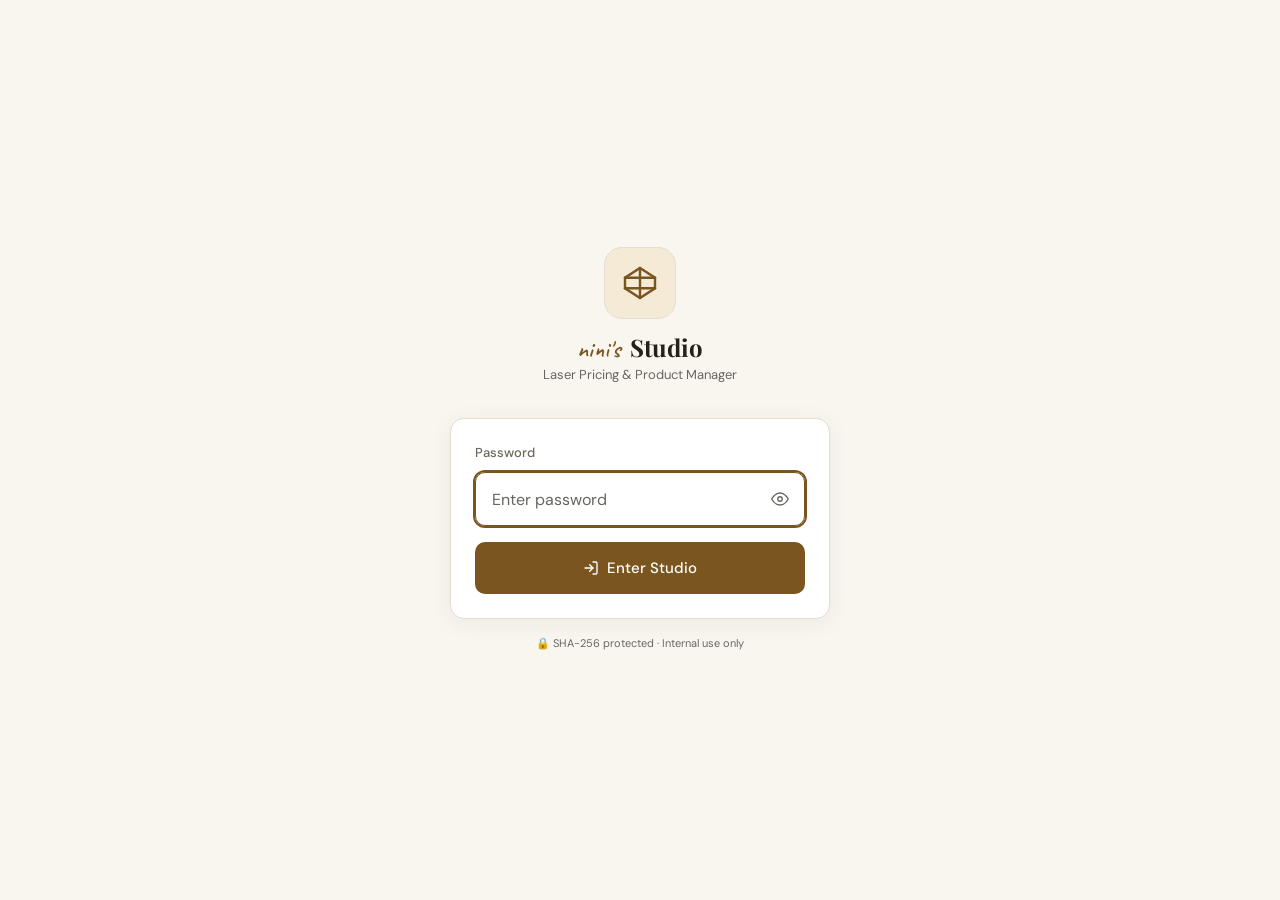
==== commit 29c0870f: "Add files via upload" ====
--- a/login.html
+++ b/login.html
@@ -19,7 +19,8 @@
 </style>
 </head>
 <body>
-<div class="login-wrap page-in">
+<a href="#main-content" class="skip-link">Skip to content</a>
+<main id="main-content" class="login-wrap page-in">
 
   <div class="login-logo">
     <div class="login-logo-icon">
@@ -35,21 +36,21 @@
   <div class="login-card">
     <label class="field-label" for="pw-input" style="font-size:13px;margin-bottom:8px;display:block">Password</label>
     <div class="pw-field" id="pw-field">
-      <input type="password" id="pw-input" placeholder="Enter password" autocomplete="current-password" onkeydown="onKey(event)">
-      <button class="pw-toggle-btn" onclick="toggleVis()" tabindex="-1" aria-label="Show/hide password">
+      <input type="password" id="pw-input" placeholder="Enter password" autocomplete="current-password" onkeydown="onKey(event)" aria-required="true" aria-describedby="login-err-msg">
+      <button class="pw-toggle-btn" onclick="toggleVis()" aria-label="Show password" aria-pressed="false" id="pw-vis-btn" type="button">
         <svg id="eye-icon" viewBox="0 0 24 24"><path d="M1 12s4-8 11-8 11 8 11 8-4 8-11 8-11-8-11-8z"/><circle cx="12" cy="12" r="3"/></svg>
       </button>
     </div>
-    <button class="login-submit" id="login-btn" onclick="doLogin()">
+    <button class="login-submit" id="login-btn" onclick="doLogin()" type="button">
       <svg class="btn-icon" viewBox="0 0 24 24"><path d="M15 3h4a2 2 0 0 1 2 2v14a2 2 0 0 1-2 2h-4"/><polyline points="10 17 15 12 10 7"/><line x1="15" y1="12" x2="3" y2="12"/></svg>
       <div class="spinner spinner--sm" style="display:none;border-top-color:white;border-color:rgba(255,255,255,.3)" id="login-spin"></div>
       Enter Studio
     </button>
-    <div class="login-err" id="login-err">Incorrect password — please try again.</div>
+    <div class="login-err" id="login-err" role="alert" aria-live="assertive" id="login-err-msg">Incorrect password — please try again.</div>
   </div>
 
   <div class="login-footer">🔒 SHA-256 protected · Internal use only</div>
-</div>
+</main>
 
 <script>
 const PASSWORD_HASH = '7cf65358a08ef65f79098bd16bd212119c387ae6db1232af2400e3d0588f94a0';
@@ -97,6 +98,9 @@
 function toggleVis(){
   vis = !vis;
   document.getElementById('pw-input').type = vis ? 'text' : 'password';
+  const btn = document.getElementById('pw-vis-btn');
+  btn.setAttribute('aria-label', vis ? 'Hide password' : 'Show password');
+  btn.setAttribute('aria-pressed', vis ? 'true' : 'false');
   document.getElementById('eye-icon').innerHTML = vis
     ? '<path d="M17.94 17.94A10.07 10.07 0 0 1 12 20c-7 0-11-8-11-8a18.45 18.45 0 0 1 5.06-5.94"/><path d="M9.9 4.24A9.12 9.12 0 0 1 12 4c7 0 11 8 11 8a18.5 18.5 0 0 1-2.16 3.19"/><line x1="1" y1="1" x2="23" y2="23"/>'
     : '<path d="M1 12s4-8 11-8 11 8 11 8-4 8-11 8-11-8-11-8z"/><circle cx="12" cy="12" r="3"/>';
--- a/style.css
+++ b/style.css
@@ -23,11 +23,11 @@
 
   --text:         #252018;
   --text-2:       #6E6759;
-  --text-3:       #A8A19A;
-
-  --accent:       #A0722A;
+  --text-3:       #6B6560;
+
+  --accent:       #7A5520;
   --accent-light: #F5EAD6;
-  --accent-mid:   #C08B3A;
+  --accent-mid:   #9B6B2E;
   --accent-dark:  #7A5520;
 
   --danger:       #9B2335;
@@ -73,6 +73,13 @@
 
   /* Sticky bar height (price bar in new.html) */
   --bar-h: 160px;
+
+  /* Accessible border for form controls (3:1 on white and --bg) */
+  --border-input:   #767068;
+  --border-input-f: #7A5520;
+
+  /* Focus ring - visible outline system */
+  --focus-ring: 0 0 0 2px #F9F6F0, 0 0 0 4px #7A5520;
 }
 
 /* ── Base ── */
@@ -192,6 +199,7 @@
   flex-shrink: 0;
 }
 .back-btn:hover { background: var(--accent-light); color: var(--accent); border-color: var(--accent-mid); }
+.back-btn:focus-visible { outline: 2px solid var(--border-input-f); outline-offset: 2px; }
 .back-btn svg   { width: 14px; height: 14px; stroke: currentColor; fill: none; stroke-width: 2; stroke-linecap: round; }
 
 /* ── Bottom navigation ── */
@@ -229,6 +237,7 @@
 }
 
 .nav-item.active { color: var(--accent); }
+.nav-item:focus-visible { outline: 2px solid var(--border-input-f); outline-offset: -3px; }
 .nav-item.active::before {
   content: '';
   position: absolute;
@@ -330,61 +339,61 @@
 .input {
   width: 100%;
   height: var(--touch);
-  border: 1.5px solid var(--border);
+  border: 1.5px solid var(--border-input);
   border-radius: var(--r-md);
   padding: 0 var(--s4);
   font-size: 15px;
   color: var(--text);
   background: var(--bg);
-  outline: none;
-  transition: border-color .15s, background .15s, box-shadow .15s;
+  transition: border-color .15s, background .15s;
   -webkit-appearance: none;
 }
 .input:focus {
-  border-color: var(--accent-mid);
+  border-color: var(--border-input-f);
   background: var(--surface);
-  box-shadow: 0 0 0 3px var(--accent-light);
-}
-.input.err  { border-color: var(--danger); box-shadow: 0 0 0 3px var(--danger-light); }
+  outline: 2px solid var(--border-input-f);
+  outline-offset: 0px;
+}
+.input.err  { border-color: var(--danger); outline: 2px solid var(--danger); outline-offset: 0px; }
 .input::placeholder { color: var(--text-3); }
 
 /* Select */
 .select {
   width: 100%;
   height: var(--touch);
-  border: 1.5px solid var(--border);
+  border: 1.5px solid var(--border-input);
   border-radius: var(--r-md);
   padding: 0 var(--s4);
   font-size: 15px;
   color: var(--text);
   background: var(--bg);
-  outline: none;
   transition: border-color .15s;
   -webkit-appearance: none;
-  background-image: url("data:image/svg+xml,%3Csvg width='12' height='8' viewBox='0 0 12 8' fill='none' xmlns='http://www.w3.org/2000/svg'%3E%3Cpath d='M1 1L6 6L11 1' stroke='%23A8A19A' stroke-width='1.8' stroke-linecap='round'/%3E%3C/svg%3E");
+  background-image: url("data:image/svg+xml,%3Csvg width='12' height='8' viewBox='0 0 12 8' fill='none' xmlns='http://www.w3.org/2000/svg'%3E%3Cpath d='M1 1L6 6L11 1' stroke='%236B6560' stroke-width='1.8' stroke-linecap='round'/%3E%3C/svg%3E");
   background-repeat: no-repeat;
   background-position: right 14px center;
   padding-right: 36px;
 }
-.select:focus { border-color: var(--accent-mid); }
+.select:focus { border-color: var(--border-input-f); outline: 2px solid var(--border-input-f); outline-offset: 0px; }
 .select.err   { border-color: var(--danger); }
 
 /* Input group (prefix/suffix) */
 .input-group {
   display: flex;
   align-items: stretch;
-  border: 1.5px solid var(--border);
+  border: 1.5px solid var(--border-input);
   border-radius: var(--r-md);
   background: var(--bg);
   overflow: hidden;
   transition: border-color .15s, box-shadow .15s;
 }
 .input-group:focus-within {
-  border-color: var(--accent-mid);
+  border-color: var(--border-input-f);
   background: var(--surface);
-  box-shadow: 0 0 0 3px var(--accent-light);
-}
-.input-group.err { border-color: var(--danger); box-shadow: 0 0 0 3px var(--danger-light); }
+  outline: 2px solid var(--border-input-f);
+  outline-offset: 0px;
+}
+.input-group.err { border-color: var(--danger); outline: 2px solid var(--danger); outline-offset: 0px; }
 
 .input-group__affix {
   display: flex;
@@ -471,6 +480,7 @@
 }
 .btn:active  { transform: scale(.97); }
 .btn:hover   { background: var(--surface2); }
+.btn:focus-visible { outline: 2px solid var(--border-input-f); outline-offset: 2px; }
 .btn svg     { width: 16px; height: 16px; stroke: currentColor; fill: none; stroke-width: 2; stroke-linecap: round; }
 
 .btn--primary {
@@ -513,6 +523,7 @@
   margin-top: 1px;
 }
 .toggle-switch.on { background: var(--accent); }
+.toggle-switch:focus-visible { outline: 2px solid var(--border-input-f); outline-offset: 2px; }
 .toggle-switch::after {
   content: '';
   position: absolute;
@@ -851,6 +862,7 @@
 }
 .icon-btn svg { width: 14px; height: 14px; stroke: currentColor; fill: none; stroke-width: 2; stroke-linecap: round; }
 .icon-btn:hover.edit { background: var(--accent-light); color: var(--accent); border-color: var(--accent-mid); }
+.icon-btn:focus-visible { outline: 2px solid var(--border-input-f); outline-offset: 2px; }
 .icon-btn:hover.del  { background: var(--danger-light); color: var(--danger); border-color: var(--danger-border); }
 
 /* Rank badge (when sorting by margin) */
@@ -1126,8 +1138,9 @@
   padding: 0 var(--s2);
   font-size: 13px; font-family: var(--font-sans);
   background: white; color: var(--text);
-  outline: none; text-align: right;
-}
+  text-align: right;
+}
+.fee-input:focus { outline: 2px solid var(--border-input-f); outline-offset: 0; border-color: var(--border-input-f); }
 .fee-input:focus { border-color: var(--accent-mid); }
 
 .pf-grid { display: grid; grid-template-columns: repeat(3,1fr); gap: var(--s3); }
@@ -1178,6 +1191,7 @@
   transition: background .12s, color .12s;
 }
 .sort-btn.active { background: var(--accent-light); border-color: var(--accent-mid); color: var(--accent); }
+.sort-btn:focus-visible { outline: 2px solid var(--border-input-f); outline-offset: 2px; }
 .sort-btn svg    { width: 11px; height: 11px; stroke: currentColor; fill: none; stroke-width: 2.5; }
 .sort-btn.asc  svg { transform: rotate(0deg); }
 .sort-btn.desc svg { transform: rotate(180deg); }
@@ -1222,7 +1236,7 @@
   margin-bottom: var(--s4);
   transition: border-color .15s, box-shadow .15s;
 }
-.pw-field:focus-within { border-color: var(--accent-mid); box-shadow: 0 0 0 3px var(--accent-light); background: white; }
+.pw-field:focus-within { border-color: var(--border-input-f); outline: 2px solid var(--border-input-f); outline-offset: 0px; background: white; }
 .pw-field.err          { border-color: var(--danger); box-shadow: 0 0 0 3px var(--danger-light); }
 .pw-field input {
   flex: 1; border: none; outline: none;
@@ -1251,6 +1265,7 @@
 }
 .login-submit:hover  { background: var(--accent-mid); }
 .login-submit:active { transform: scale(.99); }
+.login-submit:focus-visible { outline: 2px solid var(--border-input-f); outline-offset: 3px; }
 .login-submit svg    { width: 16px; height: 16px; stroke: white; fill: none; stroke-width: 2; stroke-linecap: round; }
 .login-submit.loading { opacity: .8; pointer-events: none; }
 
@@ -1285,3 +1300,59 @@
 .page-in-d2 { animation-delay: .10s; }
 .page-in-d3 { animation-delay: .15s; }
 .page-in-d4 { animation-delay: .20s; }
+
+/* ════════════════════════════════════════════
+   ACCESSIBILITY UTILITIES
+════════════════════════════════════════════ */
+
+/* Screen-reader only — visually hidden but readable by AT */
+.sr-only {
+  position: absolute;
+  width: 1px; height: 1px;
+  padding: 0; margin: -1px;
+  overflow: hidden;
+  clip: rect(0,0,0,0);
+  white-space: nowrap;
+  border: 0;
+}
+
+/* Skip to main content link */
+.skip-link {
+  position: absolute;
+  top: -100%;
+  left: var(--s4);
+  z-index: 9999;
+  background: var(--accent);
+  color: white;
+  padding: var(--s2) var(--s4);
+  border-radius: 0 0 var(--r-sm) var(--r-sm);
+  font-size: 14px; font-weight: 500;
+  text-decoration: none;
+  transition: top .15s;
+}
+.skip-link:focus { top: 0; outline: 2px solid white; outline-offset: 2px; }
+
+/* Ensure all interactive elements show focus-visible */
+*:focus { outline: none; }
+*:focus-visible {
+  outline: 2px solid var(--border-input-f);
+  outline-offset: 2px;
+}
+
+/* Don't show focus ring on mouse click, only keyboard */
+.js-focus-visible :focus:not(.focus-visible) { outline: none !important; }
+
+/* Ensure disabled state is communicated */
+[aria-disabled="true"], [disabled] {
+  opacity: .5;
+  cursor: not-allowed;
+  pointer-events: none;
+}
+
+/* High-contrast mode support */
+@media (forced-colors: active) {
+  .toggle-switch { border: 2px solid ButtonText; }
+  .toggle-switch.on { border-color: Highlight; }
+  .risk-pill, .badge { border: 1px solid ButtonText; }
+  .bottom-nav { border-top: 1px solid ButtonText; }
+}
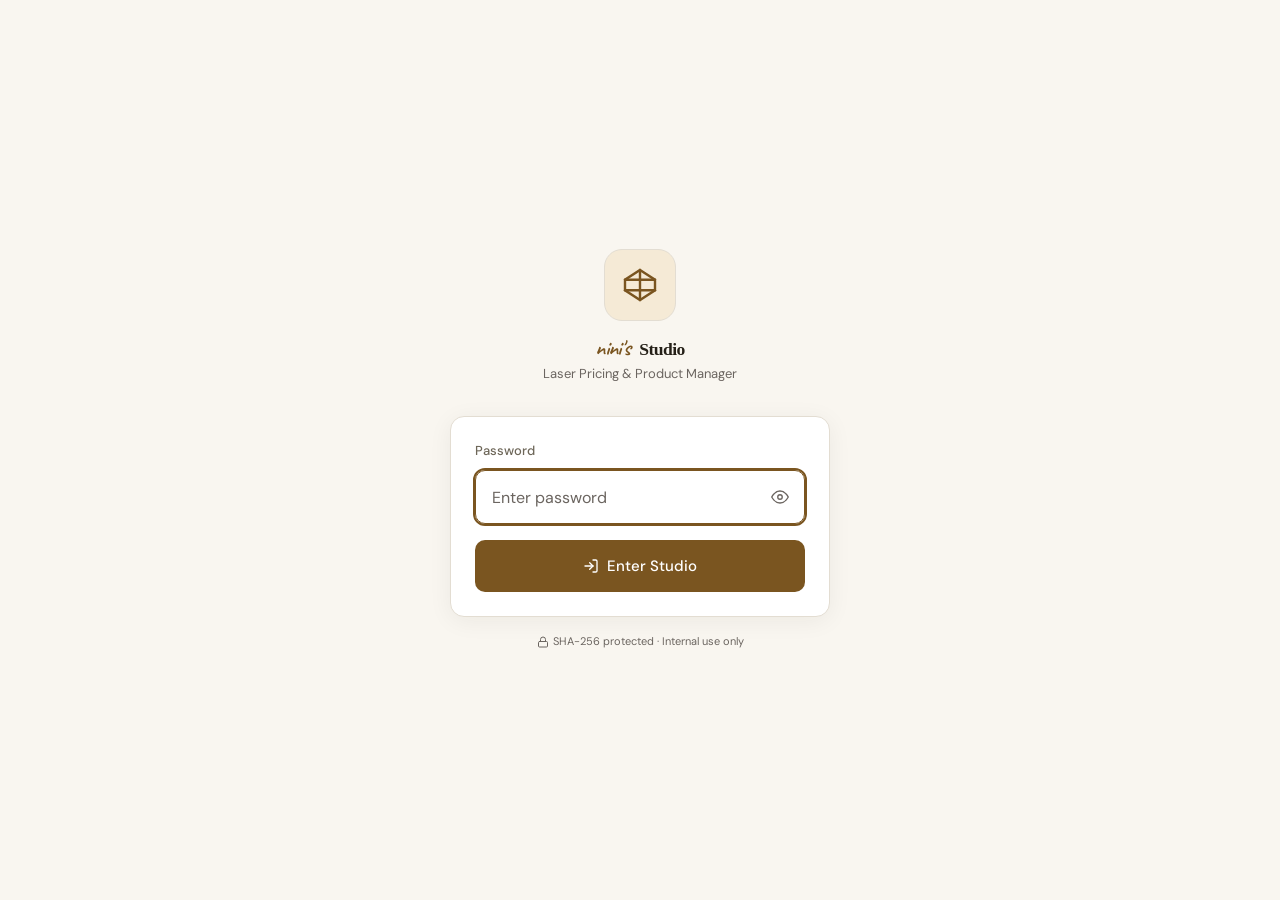
==== commit 367a5b0e: "Add files via upload" ====
--- a/login.html
+++ b/login.html
@@ -23,33 +23,35 @@
 <main id="main-content" class="login-wrap page-in">
 
   <div class="login-logo">
-    <div class="login-logo-icon">
+    <div class="login-logo-icon" aria-hidden="true">
       <svg viewBox="0 0 24 24"><polygon points="12,2 22,8.5 22,15.5 12,22 2,15.5 2,8.5"/><line x1="12" y1="2" x2="12" y2="22"/><line x1="2" y1="8.5" x2="22" y2="8.5"/><line x1="2" y1="15.5" x2="22" y2="15.5"/></svg>
     </div>
-    <div style="display:flex;align-items:baseline;gap:4px">
+    <h1 style="display:flex;align-items:baseline;gap:4px">
       <span class="brand-nini">nini's&nbsp;</span>
-      <span class="brand-word" style="font-size:1.5rem">Studio</span>
-    </div>
+      <span class="brand-word">Studio</span>
+    </h1>
     <p class="text-faint" style="font-size:13px;margin-top:4px">Laser Pricing &amp; Product Manager</p>
   </div>
 
-  <div class="login-card">
+  <form class="login-card" onsubmit="doLogin();return false;" novalidate>
     <label class="field-label" for="pw-input" style="font-size:13px;margin-bottom:8px;display:block">Password</label>
     <div class="pw-field" id="pw-field">
-      <input type="password" id="pw-input" placeholder="Enter password" autocomplete="current-password" onkeydown="onKey(event)" aria-required="true" aria-describedby="login-err-msg">
+      <input type="password" id="pw-input" name="password" placeholder="Enter password" autocomplete="current-password" aria-required="true" aria-describedby="login-err">
       <button class="pw-toggle-btn" onclick="toggleVis()" aria-label="Show password" aria-pressed="false" id="pw-vis-btn" type="button">
-        <svg id="eye-icon" viewBox="0 0 24 24"><path d="M1 12s4-8 11-8 11 8 11 8-4 8-11 8-11-8-11-8z"/><circle cx="12" cy="12" r="3"/></svg>
+        <svg id="eye-icon" viewBox="0 0 24 24" aria-hidden="true"><path d="M1 12s4-8 11-8 11 8 11 8-4 8-11 8-11-8-11-8z"/><circle cx="12" cy="12" r="3"/></svg>
       </button>
     </div>
-    <button class="login-submit" id="login-btn" onclick="doLogin()" type="button">
-      <svg class="btn-icon" viewBox="0 0 24 24"><path d="M15 3h4a2 2 0 0 1 2 2v14a2 2 0 0 1-2 2h-4"/><polyline points="10 17 15 12 10 7"/><line x1="15" y1="12" x2="3" y2="12"/></svg>
+    <button class="login-submit" id="login-btn" type="submit">
+      <svg class="btn-icon" viewBox="0 0 24 24" aria-hidden="true"><path d="M15 3h4a2 2 0 0 1 2 2v14a2 2 0 0 1-2 2h-4"/><polyline points="10 17 15 12 10 7"/><line x1="15" y1="12" x2="3" y2="12"/></svg>
       <div class="spinner spinner--sm" style="display:none;border-top-color:white;border-color:rgba(255,255,255,.3)" id="login-spin"></div>
       Enter Studio
     </button>
-    <div class="login-err" id="login-err" role="alert" aria-live="assertive" id="login-err-msg">Incorrect password — please try again.</div>
+    <div class="login-err" id="login-err" role="alert" aria-live="assertive">Incorrect password — please try again.</div>
+  </form>
+
+  <div class="login-footer">
+    <svg viewBox="0 0 24 24" style="display:inline-block;vertical-align:middle;width:12px;height:12px;stroke:currentColor;fill:none;stroke-width:2;stroke-linecap:round;margin-right:4px" aria-hidden="true"><rect x="3" y="11" width="18" height="11" rx="2" ry="2"/><path d="M7 11V7a5 5 0 0 1 10 0v4"/></svg>SHA-256 protected · Internal use only
   </div>
-
-  <div class="login-footer">🔒 SHA-256 protected · Internal use only</div>
 </main>
 
 <script>
@@ -89,7 +91,6 @@
     setTimeout(()=>document.getElementById('pw-field').classList.remove('err'),1500);
   }
 }
-function onKey(e){ if(e.key==='Enter') doLogin(); }
 function shake(){
   const c = document.querySelector('.login-card');
   c.classList.remove('shake'); void c.offsetWidth; c.classList.add('shake');
--- a/style.css
+++ b/style.css
@@ -1,11 +1,10 @@
 /* ============================================================
-   nini's Studio — Shared Design System
-   Mobile-first. All pages link to this file.
+   nini's Studio — Shared Design System  |  Mobile-first
    ============================================================ */
 
 /* ── Reset ── */
 *, *::before, *::after { box-sizing: border-box; margin: 0; padding: 0; }
-html { -webkit-text-size-adjust: 100%; }
+html { -webkit-text-size-adjust: 100%; scroll-behavior: smooth; }
 img, svg { display: block; }
 input, button, select, textarea { font: inherit; }
 button { cursor: pointer; }
@@ -13,7 +12,6 @@
 
 /* ── Tokens ── */
 :root {
-  /* Colors */
   --bg:           #F9F6F0;
   --surface:      #FFFFFF;
   --surface2:     #F4F1EB;
@@ -46,40 +44,39 @@
   --info-light:   #E6F1FB;
   --info-border:  #85B7EB;
 
-  /* Risk zone colors (slider) */
-  --zone-danger:  #E8A0A8;
-  --zone-caution: #F5C96A;
-  --zone-good:    #74C69A;
-  --zone-great:   #85B7EB;
+  /* Slider zone colours */
+  --zone-good:  #74C69A;
+  --zone-great: #85B7EB;
 
   /* Type */
-  --font-sans:    'DM Sans', system-ui, sans-serif;
-  --font-serif:   'Playfair Display', Georgia, serif;
-  --font-brand:   'Caveat', cursive;
+  --font-sans:  'DM Sans', system-ui, sans-serif;
+  --font-serif: 'Lora', Georgia, serif;
+  --font-brand: 'Caveat', cursive;
 
   /* Space scale */
-  --s1: 4px;   --s2: 8px;   --s3: 12px;
-  --s4: 16px;  --s5: 20px;  --s6: 24px;
-  --s7: 32px;  --s8: 48px;  --s9: 64px;
+  --s1:4px; --s2:8px; --s3:12px; --s4:16px;
+  --s5:20px; --s6:24px; --s7:32px; --s8:48px; --s9:64px;
 
   /* Radii */
-  --r-xs: 4px;  --r-sm: 6px;  --r-md: 10px;  --r-lg: 14px;  --r-xl: 20px;
-
-  /* Touch targets */
+  --r-xs:4px; --r-sm:6px; --r-md:10px; --r-lg:14px; --r-xl:20px;
+
+  /* Touch target */
   --touch: 48px;
 
-  /* Nav height */
+  /* Navigation bar */
   --nav-h: 60px;
 
-  /* Sticky bar height (price bar in new.html) */
-  --bar-h: 160px;
-
-  /* Accessible border for form controls (3:1 on white and --bg) */
+  /* Price bar height — mobile: top(40)+3×row(58)+save(50)+vat(20) = 278px */
+  --bar-h: 278px;
+
+  /* Accessible input borders (WCAG 3:1) */
   --border-input:   #767068;
   --border-input-f: #7A5520;
-
-  /* Focus ring - visible outline system */
-  --focus-ring: 0 0 0 2px #F9F6F0, 0 0 0 4px #7A5520;
+}
+
+/* Price bar collapses to 1 row on tablet */
+@media (min-width: 600px) {
+  :root { --bar-h: 164px; }
 }
 
 /* ── Base ── */
@@ -90,822 +87,411 @@
   color: var(--text);
   background: var(--bg);
   min-height: 100vh;
-  /* space for bottom nav */
   padding-bottom: var(--nav-h);
 }
-
 body.has-bar {
-  padding-bottom: calc(var(--nav-h) + var(--bar-h));
+  padding-bottom: var(--bar-h); /* nav is hidden on mobile, so no nav-h offset */
+}
+/* Hide bottom nav while creating/editing a product (mobile only) */
+body.has-bar .bottom-nav {
+  display: none;
+}
+@media (min-width: 600px) {
+  body.has-bar {
+    padding-bottom: calc(var(--nav-h) + var(--bar-h));
+  }
+  body.has-bar .bottom-nav {
+    display: flex;
+  }
 }
 
 /* ── Typography ── */
-.font-serif  { font-family: var(--font-serif); }
-.font-brand  { font-family: var(--font-brand); }
-
-h1 { font-family: var(--font-serif); font-size: 1.75rem; font-weight: 700; letter-spacing: -.02em; line-height: 1.15; }
-h2 { font-family: var(--font-serif); font-size: 1.35rem; font-weight: 700; letter-spacing: -.01em; line-height: 1.2; }
-h3 { font-size: 1rem; font-weight: 500; }
-
-.label-caps {
-  font-size: 10px;
-  font-weight: 500;
-  text-transform: uppercase;
-  letter-spacing: .1em;
-  color: var(--text-2);
-}
-.text-muted  { color: var(--text-2); }
-.text-faint  { color: var(--text-3); }
-.text-accent { color: var(--accent); }
-.text-danger { color: var(--danger); }
-.text-ok     { color: var(--ok); }
+.font-serif { font-family: var(--font-serif); }
+.font-brand { font-family: var(--font-brand); }
+h1 { font-family:var(--font-serif); font-size:clamp(1.4rem,5vw,1.75rem); font-weight:700; letter-spacing:-.02em; line-height:1.15; }
+h2 { font-family:var(--font-serif); font-size:clamp(1.1rem,4vw,1.35rem); font-weight:700; letter-spacing:-.01em; line-height:1.2; }
+h3 { font-size:1rem; font-weight:500; }
+.label-caps { font-size:10px; font-weight:500; text-transform:uppercase; letter-spacing:.1em; color:var(--text-2); }
+.text-muted  { color:var(--text-2); }
+.text-faint  { color:var(--text-3); }
+.text-accent { color:var(--accent); }
+.text-danger { color:var(--danger); }
+.text-ok     { color:var(--ok); }
 
 /* ── Layout ── */
 .page-wrap {
-  max-width: 680px;
+  width: 100%;
+  max-width: 720px;
   margin: 0 auto;
-  padding: var(--s4);
-}
-
-/* wider on tablet+ */
-@media (min-width: 640px) {
-  .page-wrap { padding: var(--s6) var(--s5); }
-}
-@media (min-width: 960px) {
-  .page-wrap { max-width: 960px; padding: var(--s7) var(--s5); }
-}
-
-/* ── Top header bar ── */
+  padding: var(--s3) var(--s3) var(--s5);
+}
+@media (min-width: 480px) { .page-wrap { padding: var(--s4); } }
+@media (min-width: 640px) { .page-wrap { padding: var(--s5) var(--s5) var(--s6); } }
+@media (min-width: 960px) { .page-wrap { max-width: 960px; padding: var(--s7) var(--s5); } }
+
+/* ── Top header ── */
 .topbar {
-  position: sticky;
-  top: 0;
-  z-index: 60;
+  position: sticky; top: 0; z-index: 60;
   background: var(--surface);
   border-bottom: 1px solid var(--border);
-  display: flex;
-  align-items: center;
-  gap: var(--s3);
-  padding: 0 var(--s4);
-  height: 56px;
-}
-
-.topbar-brand {
-  display: flex;
-  align-items: baseline;
-  gap: 3px;
-  flex-shrink: 0;
-}
-
-.brand-nini {
-  font-family: var(--font-brand);
-  font-size: 1.5rem;
-  font-weight: 600;
-  color: var(--accent);
-  line-height: 1;
-}
-
-.brand-word {
-  font-family: var(--font-serif);
-  font-size: 1.2rem;
-  font-weight: 700;
-  color: var(--text);
-  line-height: 1;
-}
+  display: flex; align-items: center; gap: var(--s2);
+  padding: 0 var(--s3); height: 52px; min-width: 0;
+}
+@media (min-width: 480px) { .topbar { padding: 0 var(--s4); height: 56px; gap: var(--s3); } }
+
+.topbar-brand { display:flex; align-items:baseline; gap:3px; flex-shrink:0; }
+.brand-nini { font-family:var(--font-brand); font-size:1.4rem; font-weight:600; color:var(--accent); line-height:1; }
+.brand-word { font-family:var(--font-serif); font-size:1.1rem; font-weight:700; color:var(--text); line-height:1; }
 
 .topbar-title {
-  font-size: 15px;
-  font-weight: 500;
-  flex: 1;
-  white-space: nowrap;
-  overflow: hidden;
-  text-overflow: ellipsis;
-}
+  font-size: 14px; font-weight: 500;
+  flex: 1; min-width: 0;
+  white-space: nowrap; overflow: hidden; text-overflow: ellipsis;
+  padding: 0 var(--s2);
+}
+@media (min-width: 480px) { .topbar-title { font-size: 15px; } }
 
 .topbar-action { margin-left: auto; flex-shrink: 0; }
 
-/* Back link */
 .back-btn {
-  display: inline-flex;
-  align-items: center;
-  gap: var(--s2);
-  height: 36px;
-  padding: 0 var(--s3);
-  border-radius: var(--r-sm);
-  font-size: 13px;
-  font-weight: 500;
-  color: var(--text-2);
-  border: 1px solid var(--border);
-  background: var(--surface2);
-  transition: background .12s, color .12s;
-  flex-shrink: 0;
-}
-.back-btn:hover { background: var(--accent-light); color: var(--accent); border-color: var(--accent-mid); }
+  display: inline-flex; align-items: center; gap: var(--s1);
+  height: 44px; padding: 0 var(--s3);
+  border-radius: var(--r-sm); font-size: 13px; font-weight: 500;
+  color: var(--text-2); border: 1px solid var(--border);
+  background: var(--surface2); transition: background .12s, color .12s;
+  flex-shrink: 0; white-space: nowrap;
+}
+@media (min-width: 480px) { .back-btn { gap: var(--s2); padding: 0 var(--s3); } }
+.back-btn:hover { background:var(--accent-light); color:var(--accent); border-color:var(--accent-mid); }
 .back-btn:focus-visible { outline: 2px solid var(--border-input-f); outline-offset: 2px; }
-.back-btn svg   { width: 14px; height: 14px; stroke: currentColor; fill: none; stroke-width: 2; stroke-linecap: round; }
+.back-btn svg { width:14px; height:14px; stroke:currentColor; fill:none; stroke-width:2; stroke-linecap:round; }
 
 /* ── Bottom navigation ── */
 .bottom-nav {
-  position: fixed;
-  bottom: 0; left: 0; right: 0;
-  z-index: 70;
+  position: fixed; bottom: 0; left: 0; right: 0; z-index: 70;
   height: var(--nav-h);
   background: var(--surface);
   border-top: 1px solid var(--border);
-  display: flex;
-  align-items: stretch;
-}
-
+  display: flex; align-items: stretch;
+}
 .nav-item {
-  flex: 1;
-  display: flex;
-  flex-direction: column;
-  align-items: center;
-  justify-content: center;
-  gap: 3px;
-  font-size: 10px;
-  font-weight: 500;
-  color: var(--text-3);
-  text-decoration: none;
-  transition: color .15s, background .15s;
-  -webkit-tap-highlight-color: transparent;
-  position: relative;
-}
-
-.nav-item svg {
-  width: 22px; height: 22px;
-  stroke: currentColor; fill: none;
-  stroke-width: 1.8; stroke-linecap: round; stroke-linejoin: round;
-}
-
+  flex: 1; display: flex; flex-direction: column;
+  align-items: center; justify-content: center; gap: 2px;
+  font-size: 10px; font-weight: 500; color: var(--text-3);
+  text-decoration: none; transition: color .15s;
+  -webkit-tap-highlight-color: transparent; position: relative;
+}
+.nav-item svg { width:22px; height:22px; stroke:currentColor; fill:none; stroke-width:1.8; stroke-linecap:round; stroke-linejoin:round; }
 .nav-item.active { color: var(--accent); }
 .nav-item:focus-visible { outline: 2px solid var(--border-input-f); outline-offset: -3px; }
 .nav-item.active::before {
-  content: '';
-  position: absolute;
-  top: 0; left: 20%; right: 20%;
-  height: 2px;
-  background: var(--accent);
-  border-radius: 0 0 2px 2px;
-}
-
-/* FAB (floating action button) nav item */
-.nav-item.fab {
-  position: relative;
+  content: ''; position: absolute; top: 0; left: 20%; right: 20%;
+  height: 2px; background: var(--accent); border-radius: 0 0 2px 2px;
 }
 .nav-item.fab .fab-circle {
-  width: 44px; height: 44px;
-  border-radius: 50%;
-  background: var(--accent);
-  color: white;
+  width: 44px; height: 44px; border-radius: 50%;
+  background: var(--accent); color: white;
   display: flex; align-items: center; justify-content: center;
-  box-shadow: 0 2px 12px rgba(160,114,42,.35);
+  box-shadow: 0 2px 12px rgba(122,85,32,.35);
   transition: background .15s, transform .1s;
 }
-.nav-item.fab:active .fab-circle { transform: scale(.94); }
+.nav-item.fab:active .fab-circle { transform: scale(.93); }
 .nav-item.fab .fab-circle svg { stroke: white; width: 22px; height: 22px; }
 .nav-item.fab span { font-size: 9px; color: var(--text-3); margin-top: 1px; }
 
 /* ── Cards ── */
-.card {
-  background: var(--surface);
-  border: 1px solid var(--border);
-  border-radius: var(--r-lg);
-  overflow: hidden;
-}
-
-.card + .card { margin-top: var(--s3); }
+.card { background:var(--surface); border:1px solid var(--border); border-radius:var(--r-lg); overflow:hidden; }
+.card + .card { margin-top: var(--s2); }
+@media (min-width: 480px) { .card + .card { margin-top: var(--s3); } }
 
 .card-header {
-  display: flex;
-  align-items: center;
-  gap: var(--s3);
-  padding: var(--s4) var(--s4) var(--s4) var(--s5);
+  display: flex; align-items: center; gap: var(--s3);
+  padding: var(--s3) var(--s3) var(--s3) var(--s4);
   min-height: var(--touch);
 }
-
-.card-header.clickable {
-  cursor: pointer;
-  -webkit-tap-highlight-color: transparent;
-  user-select: none;
-}
-.card-header.clickable:active { background: var(--surface2); }
-
-.card-body {
-  padding: 0 var(--s5) var(--s5);
-}
-
-.card-title {
-  font-size: 10px;
-  font-weight: 500;
-  text-transform: uppercase;
-  letter-spacing: .1em;
-  color: var(--text-2);
-}
-
-.card-chevron {
-  margin-left: auto;
-  width: 18px; height: 18px;
-  stroke: var(--text-3); fill: none;
-  stroke-width: 2; stroke-linecap: round;
-  transition: transform .2s;
-  flex-shrink: 0;
-}
-
+@media (min-width: 480px) { .card-header { padding: var(--s4) var(--s4) var(--s4) var(--s5); } }
+.card-header.clickable { cursor:pointer; -webkit-tap-highlight-color:transparent; user-select:none; }
+.card-header.clickable:active { background:var(--surface2); }
+.card-body { padding: 0 var(--s3) var(--s3); }
+@media (min-width: 480px) { .card-body { padding: 0 var(--s5) var(--s5); } }
+.card-title { font-size:10px; font-weight:500; text-transform:uppercase; letter-spacing:.1em; color:var(--text-2); }
+.card-chevron { margin-left:auto; width:18px; height:18px; stroke:var(--text-3); fill:none; stroke-width:2; stroke-linecap:round; transition:transform .2s; flex-shrink:0; }
 .card.collapsed .card-chevron { transform: rotate(-90deg); }
 .card.collapsed .card-body    { display: none; }
-
-.card-badge {
-  margin-left: auto;
-  background: var(--accent-light);
-  color: var(--accent);
-  font-size: 11px;
-  font-weight: 500;
-  padding: 2px var(--s3);
-  border-radius: var(--r-xl);
-}
+.card-badge { margin-left:auto; background:var(--accent-light); color:var(--accent); font-size:11px; font-weight:500; padding:2px var(--s3); border-radius:var(--r-xl); }
 
 /* ── Form elements ── */
 .field { margin-bottom: var(--s4); }
 .field:last-child { margin-bottom: 0; }
-
-.field-label {
-  display: block;
-  font-size: 12px;
-  font-weight: 500;
-  color: var(--text-2);
-  margin-bottom: var(--s2);
-}
-
-/* Text input */
+.field-label { display:block; font-size:12px; font-weight:500; color:var(--text-2); margin-bottom:var(--s2); }
+
 .input {
-  width: 100%;
-  height: var(--touch);
-  border: 1.5px solid var(--border-input);
-  border-radius: var(--r-md);
-  padding: 0 var(--s4);
-  font-size: 15px;
-  color: var(--text);
-  background: var(--bg);
-  transition: border-color .15s, background .15s;
-  -webkit-appearance: none;
-}
-.input:focus {
-  border-color: var(--border-input-f);
-  background: var(--surface);
-  outline: 2px solid var(--border-input-f);
-  outline-offset: 0px;
-}
-.input.err  { border-color: var(--danger); outline: 2px solid var(--danger); outline-offset: 0px; }
-.input::placeholder { color: var(--text-3); }
-
-/* Select */
+  width:100%; height:var(--touch);
+  border:1.5px solid var(--border-input); border-radius:var(--r-md);
+  padding: 0 var(--s4); font-size:16px; color:var(--text); background:var(--bg);
+  transition: border-color .15s, background .15s; -webkit-appearance: none;
+}
+.input:focus { border-color:var(--border-input-f); background:var(--surface); outline:2px solid var(--border-input-f); outline-offset:0; }
+.input.err   { border-color:var(--danger); outline:2px solid var(--danger); outline-offset:0; }
+.input::placeholder { color:var(--text-3); }
+
 .select {
-  width: 100%;
-  height: var(--touch);
-  border: 1.5px solid var(--border-input);
-  border-radius: var(--r-md);
-  padding: 0 var(--s4);
-  font-size: 15px;
-  color: var(--text);
-  background: var(--bg);
-  transition: border-color .15s;
-  -webkit-appearance: none;
+  width:100%; height:var(--touch);
+  border:1.5px solid var(--border-input); border-radius:var(--r-md);
+  padding: 0 36px 0 var(--s4); font-size:16px; color:var(--text); background:var(--bg);
+  transition: border-color .15s; -webkit-appearance:none;
   background-image: url("data:image/svg+xml,%3Csvg width='12' height='8' viewBox='0 0 12 8' fill='none' xmlns='http://www.w3.org/2000/svg'%3E%3Cpath d='M1 1L6 6L11 1' stroke='%236B6560' stroke-width='1.8' stroke-linecap='round'/%3E%3C/svg%3E");
-  background-repeat: no-repeat;
-  background-position: right 14px center;
-  padding-right: 36px;
-}
-.select:focus { border-color: var(--border-input-f); outline: 2px solid var(--border-input-f); outline-offset: 0px; }
-.select.err   { border-color: var(--danger); }
-
-/* Input group (prefix/suffix) */
+  background-repeat: no-repeat; background-position: right 14px center;
+}
+.select:focus { border-color:var(--border-input-f); outline:2px solid var(--border-input-f); outline-offset:0; }
+.select.err   { border-color:var(--danger); }
+
 .input-group {
-  display: flex;
-  align-items: stretch;
-  border: 1.5px solid var(--border-input);
-  border-radius: var(--r-md);
-  background: var(--bg);
-  overflow: hidden;
-  transition: border-color .15s, box-shadow .15s;
-}
-.input-group:focus-within {
-  border-color: var(--border-input-f);
-  background: var(--surface);
-  outline: 2px solid var(--border-input-f);
-  outline-offset: 0px;
-}
-.input-group.err { border-color: var(--danger); outline: 2px solid var(--danger); outline-offset: 0px; }
-
+  display:flex; align-items:stretch;
+  border:1.5px solid var(--border-input); border-radius:var(--r-md);
+  background:var(--bg); overflow:hidden; transition:border-color .15s;
+}
+.input-group:focus-within { border-color:var(--border-input-f); background:var(--surface); outline:2px solid var(--border-input-f); outline-offset:0; }
+.input-group.err { border-color:var(--danger); outline:2px solid var(--danger); outline-offset:0; }
 .input-group__affix {
-  display: flex;
-  align-items: center;
-  padding: 0 var(--s3);
-  font-size: 13px;
-  color: var(--text-3);
-  background: var(--surface2);
-  border-right: 1px solid var(--border);
-  white-space: nowrap;
-  flex-shrink: 0;
-}
-.input-group__affix.suf {
-  border-left: 1px solid var(--border);
-  border-right: none;
-}
-.input-group input {
-  flex: 1;
-  min-width: 0;
-  border: none;
-  outline: none;
-  padding: 0 var(--s3);
-  height: 46px;
-  font-size: 14px;
-  background: transparent;
-  color: var(--text);
-  -webkit-appearance: none;
-}
-
-/* Compact input group (for inline fields) */
-.input-group.compact .input-group__affix { padding: 0 var(--s2); font-size: 12px; }
-.input-group.compact input { height: 36px; font-size: 13px; width: 60px; }
-
-/* Inline form row (label + inputs on one line, tablet+) */
-.form-row {
-  display: flex;
-  flex-direction: column;
-  gap: var(--s2);
-  margin-bottom: var(--s4);
-}
-.form-row:last-child { margin-bottom: 0; }
-.form-row__label {
-  font-size: 13px;
-  color: var(--text-2);
-  font-weight: 400;
-}
-.form-row__controls {
-  display: flex;
-  align-items: center;
-  gap: var(--s2);
-  flex-wrap: wrap;
-}
-.form-row__hint { font-size: 11px; color: var(--text-3); }
-
+  display:flex; align-items:center; padding:0 var(--s2);
+  font-size:12px; color:var(--text-3);
+  background:var(--surface2); border-right:1px solid var(--border);
+  white-space:nowrap; flex-shrink:0;
+}
+.input-group__affix.suf { border-left:1px solid var(--border); border-right:none; }
+.input-group input { flex:1; min-width:0; border:none; outline:none; padding:0 var(--s2); height:44px; font-size:16px; background:transparent; color:var(--text); -webkit-appearance:none; }
+.input-group.compact .input-group__affix { padding:0 var(--s2); font-size:11px; }
+.input-group.compact input { height:44px; font-size:16px; width:60px; }
+
+.form-row { display:flex; flex-direction:column; gap:var(--s2); margin-bottom:var(--s4); }
+.form-row:last-child { margin-bottom:0; }
+.form-row__label { font-size:13px; color:var(--text-2); font-weight:500; }
+.form-row__controls { display:flex; align-items:center; gap:var(--s2); flex-wrap:wrap; }
+.form-row__hint { font-size:11px; color:var(--text-3); }
 @media (min-width: 560px) {
-  .form-row {
-    flex-direction: row;
-    align-items: center;
-  }
-  .form-row__label {
-    min-width: 140px;
-    flex-shrink: 0;
-  }
-  .form-row__controls { flex: 1; }
+  .form-row { flex-direction:row; align-items:flex-start; padding-top:2px; }
+  .form-row__label { min-width:130px; flex-shrink:0; padding-top:10px; }
+  .form-row__controls { flex:1; }
+  .form-row > div:last-child { flex:1; }
 }
 
 /* ── Buttons ── */
 .btn {
-  display: inline-flex;
-  align-items: center;
-  justify-content: center;
-  gap: var(--s2);
-  height: var(--touch);
-  padding: 0 var(--s5);
-  border-radius: var(--r-md);
-  font-size: 14px;
-  font-weight: 500;
-  border: 1.5px solid var(--border);
-  background: var(--surface);
-  color: var(--text);
-  transition: background .12s, border-color .12s, transform .1s;
-  white-space: nowrap;
-  -webkit-tap-highlight-color: transparent;
-}
-.btn:active  { transform: scale(.97); }
-.btn:hover   { background: var(--surface2); }
-.btn:focus-visible { outline: 2px solid var(--border-input-f); outline-offset: 2px; }
-.btn svg     { width: 16px; height: 16px; stroke: currentColor; fill: none; stroke-width: 2; stroke-linecap: round; }
-
-.btn--primary {
-  background: var(--accent);
-  border-color: var(--accent);
-  color: white;
-}
-.btn--primary:hover  { background: var(--accent-mid); border-color: var(--accent-mid); }
-
-.btn--danger:hover   { background: var(--danger-light); border-color: var(--danger-border); color: var(--danger); }
-.btn--ghost {
-  border: none;
-  background: none;
-  color: var(--text-3);
-  height: 36px;
-  padding: 0 var(--s2);
-}
-.btn--ghost:hover { background: var(--danger-light); color: var(--danger); }
-
-.btn--sm { height: 36px; padding: 0 var(--s4); font-size: 13px; }
-.btn--sm svg { width: 14px; height: 14px; }
-
-.btn.loading { opacity: .7; pointer-events: none; }
-
-/* ── Toggle (on/off switch) ── */
-.toggle-row {
-  display: flex;
-  align-items: flex-start;
-  gap: var(--s4);
-  padding: var(--s3) 0;
-}
+  display:inline-flex; align-items:center; justify-content:center; gap:var(--s2);
+  height:var(--touch); padding:0 var(--s4);
+  border-radius:var(--r-md); font-size:14px; font-weight:500;
+  border:1.5px solid var(--border); background:var(--surface); color:var(--text);
+  transition:background .12s, border-color .12s, transform .1s;
+  white-space:nowrap; -webkit-tap-highlight-color:transparent;
+}
+.btn:active { transform:scale(.97); }
+.btn:hover  { background:var(--surface2); }
+.btn:focus-visible          { outline:2px solid var(--border-input-f); outline-offset:2px; }
+.btn--primary               { background:var(--accent); border-color:var(--accent); color:white; }
+.btn--primary:hover         { background:var(--accent-mid); border-color:var(--accent-mid); }
+.btn--primary:focus-visible { outline:2px solid #fff; outline-offset:2px; }
+.btn--danger:hover          { background:var(--danger-light); border-color:var(--danger-border); color:var(--danger); }
+.btn--ghost                 { border:none; background:none; color:var(--text-3); height:36px; padding:0 var(--s2); }
+.btn--ghost:hover           { background:var(--danger-light); color:var(--danger); }
+.btn--sm                    { height:36px; padding:0 var(--s3); font-size:13px; }
+.btn--sm svg                { width:13px; height:13px; }
+.btn svg                    { width:16px; height:16px; stroke:currentColor; fill:none; stroke-width:2; stroke-linecap:round; }
+.btn.loading                { opacity:.7; pointer-events:none; }
+
+/* ── Toggle switch ── */
+.toggle-row { display:flex; align-items:flex-start; gap:var(--s4); padding:var(--s2) 0; }
 .toggle-switch {
-  position: relative;
-  width: 44px; height: 26px;
-  border-radius: 13px;
-  background: var(--border2);
-  cursor: pointer;
-  flex-shrink: 0;
-  transition: background .2s;
-  margin-top: 1px;
-}
-.toggle-switch.on { background: var(--accent); }
-.toggle-switch:focus-visible { outline: 2px solid var(--border-input-f); outline-offset: 2px; }
+  -webkit-appearance:none; appearance:none; border:none; padding:0;
+  position:relative; display:inline-block; width:44px; height:26px;
+  border-radius:13px; background:var(--border2);
+  cursor:pointer; flex-shrink:0; transition:background .2s;
+  margin-top:1px; vertical-align:middle;
+}
+.toggle-switch.on { background:var(--accent); }
+.toggle-switch:focus-visible { outline:2px solid var(--border-input-f); outline-offset:2px; }
 .toggle-switch::after {
-  content: '';
-  position: absolute;
-  width: 20px; height: 20px;
-  background: white;
-  border-radius: 50%;
-  top: 3px; left: 3px;
-  transition: left .2s;
-  box-shadow: 0 1px 4px rgba(0,0,0,.2);
-}
-.toggle-switch.on::after { left: 21px; }
-.toggle-label { font-size: 14px; }
-.toggle-label small { display: block; font-size: 12px; color: var(--text-3); margin-top: 1px; }
-
-/* ── Badge / pill ── */
-.badge {
-  display: inline-flex;
-  align-items: center;
-  gap: 4px;
-  padding: 3px 10px;
-  border-radius: var(--r-xl);
-  font-size: 11px;
-  font-weight: 500;
-}
-.badge--danger  { background: var(--danger-light);  color: var(--danger); }
-.badge--warn    { background: var(--warn-light);    color: var(--warn); }
-.badge--ok      { background: var(--ok-light);      color: var(--ok); }
-.badge--info    { background: var(--info-light);    color: var(--info); }
-.badge--accent  { background: var(--accent-light);  color: var(--accent); }
+  content:''; position:absolute;
+  width:20px; height:20px; background:white; border-radius:50%;
+  top:3px; left:3px; transition:left .2s;
+  box-shadow:0 1px 4px rgba(0,0,0,.2);
+}
+.toggle-switch.on::after { left:21px; }
+.toggle-label { font-size:14px; flex:1; }
+.toggle-label small { display:block; font-size:12px; color:var(--text-3); margin-top:1px; }
+
+/* ── Badge ── */
+.badge { display:inline-flex; align-items:center; gap:4px; padding:3px 10px; border-radius:var(--r-xl); font-size:11px; font-weight:500; }
+.badge--danger { background:var(--danger-light); color:var(--danger); }
+.badge--warn   { background:var(--warn-light);   color:var(--warn); }
+.badge--ok     { background:var(--ok-light);     color:var(--ok); }
+.badge--info   { background:var(--info-light);   color:var(--info); }
+.badge--accent { background:var(--accent-light); color:var(--accent); }
 
 /* ── Divider ── */
-.divider {
-  border: none;
-  border-top: 1px solid var(--border);
-  margin: var(--s4) 0;
-}
-.divider--dashed { border-top-style: dashed; border-color: var(--border2); }
-
-/* ── Section spacing ── */
-.stack > * + * { margin-top: var(--s4); }
-.stack--lg > * + * { margin-top: var(--s5); }
-.stack--sm > * + * { margin-top: var(--s3); }
-
-/* ── Validation banner ── */
-.val-banner {
-  display: none;
-  background: var(--danger-light);
-  border: 1px solid var(--danger-border);
-  border-radius: var(--r-md);
-  padding: var(--s4);
-  margin-bottom: var(--s4);
-}
-.val-banner.show   { display: block; }
-.val-banner__title { font-size: 13px; font-weight: 500; color: var(--danger); margin-bottom: var(--s2); }
-.val-banner__list  { list-style: none; }
-.val-banner__list li {
-  font-size: 13px;
-  color: var(--danger);
-  display: flex; align-items: center; gap: var(--s2);
-  padding: 2px 0;
-}
-.val-banner__list li::before {
-  content: '';
-  width: 5px; height: 5px;
-  border-radius: 50%;
-  background: var(--danger);
-  flex-shrink: 0;
-}
-
-/* ── Alert bar (inline warning) ── */
-.alert {
-  padding: var(--s3) var(--s4);
-  border-radius: var(--r-sm);
-  font-size: 13px;
-  display: none;
-}
-.alert.show { display: block; }
-.alert--danger  { background: var(--danger-light); border: 1px solid var(--danger-border); color: var(--danger); }
-.alert--warn    { background: var(--warn-light); border: 1px solid var(--warn-border); color: var(--warn); }
+.divider { border:none; border-top:1px solid var(--border); margin:var(--s4) 0; }
+.divider--dashed { border-top-style:dashed; border-color:var(--border2); }
+
+/* ── Alerts ── */
+.val-banner { display:none; background:var(--danger-light); border:1px solid var(--danger-border); border-radius:var(--r-md); padding:var(--s4); margin-bottom:var(--s4); }
+.val-banner.show   { display:block; }
+.val-banner__title { font-size:13px; font-weight:500; color:var(--danger); margin-bottom:var(--s2); }
+.val-banner__list  { list-style:none; }
+.val-banner__list li { font-size:13px; color:var(--danger); display:flex; align-items:center; gap:var(--s2); padding:2px 0; }
+.val-banner__list li::before { content:''; width:5px; height:5px; border-radius:50%; background:var(--danger); flex-shrink:0; }
+.alert { padding:var(--s3) var(--s4); border-radius:var(--r-sm); font-size:13px; display:none; }
+.alert.show    { display:block; }
+.alert--danger { background:var(--danger-light); border:1px solid var(--danger-border); color:var(--danger); }
+.alert--warn   { background:var(--warn-light);   border:1px solid var(--warn-border);   color:var(--warn); }
 
 /* ── Loading overlay ── */
 .db-overlay {
-  position: fixed; inset: 0; z-index: 300;
-  background: var(--bg);
-  display: flex; flex-direction: column; align-items: center; justify-content: center;
-  gap: var(--s4);
-  transition: opacity .3s;
-}
-.db-overlay.hidden { opacity: 0; pointer-events: none; }
-.db-overlay p { font-size: 13px; color: var(--text-2); }
-
-/* ── Spinner ── */
-.spinner {
-  width: 32px; height: 32px;
-  border: 3px solid var(--border);
-  border-top-color: var(--accent);
-  border-radius: 50%;
-  animation: spin .7s linear infinite;
-}
-.spinner--sm { width: 18px; height: 18px; border-width: 2px; }
-@keyframes spin { to { transform: rotate(360deg); } }
-
-/* ── Toast notification ── */
+  position:fixed; inset:0; z-index:300;
+  background:rgba(249,246,240,.96); backdrop-filter:blur(4px);
+  display:flex; flex-direction:column; align-items:center; justify-content:center;
+  gap:var(--s4); transition:opacity .3s;
+}
+.db-overlay.hidden { opacity:0; pointer-events:none; }
+.db-overlay p { font-size:14px; font-weight:500; color:var(--text); }
+.spinner { width:32px; height:32px; border:3px solid var(--border); border-top-color:var(--accent); border-radius:50%; animation:spin .7s linear infinite; }
+.spinner--sm { width:18px; height:18px; border-width:2px; }
+@keyframes spin { to { transform:rotate(360deg); } }
+
+/* ── Toast ── */
 .toast {
-  position: fixed;
-  top: 64px; right: var(--s4);
-  z-index: 200;
-  display: flex; align-items: center; gap: var(--s2);
-  padding: 6px 14px;
-  border-radius: var(--r-xl);
-  font-size: 12px; font-weight: 500;
-  border: 1px solid;
-  transition: opacity .25s, transform .25s;
-  opacity: 0; transform: translateY(-6px);
-  pointer-events: none;
-}
-.toast.show  { opacity: 1; transform: none; }
-.toast.saving  { background: var(--warn-light);  border-color: var(--warn-border);  color: var(--warn); }
-.toast.saved   { background: var(--ok-light);    border-color: var(--ok-border);    color: var(--ok); }
-.toast.err     { background: var(--danger-light); border-color: var(--danger-border); color: var(--danger); }
-
-/* ── Margin / risk slider ── */
-.slider-wrap { position: relative; padding-top: 14px; margin-bottom: var(--s2); }
-
+  position:fixed; top:60px; right:var(--s3); z-index:200;
+  display:flex; align-items:center; gap:var(--s2);
+  padding:6px 14px; border-radius:var(--r-xl);
+  font-size:12px; font-weight:500; border:1px solid;
+  transition:opacity .25s, transform .25s;
+  opacity:0; transform:translateY(-6px); pointer-events:none;
+  max-width: calc(100vw - 2*var(--s3));
+}
+.toast.show   { opacity:1; transform:none; }
+.toast.saving { background:var(--warn-light);   border-color:var(--warn-border);   color:var(--warn); }
+.toast.saved  { background:var(--ok-light);     border-color:var(--ok-border);     color:var(--ok); }
+.toast.err    { background:var(--danger-light); border-color:var(--danger-border); color:var(--danger); }
+
+/* ── Margin / risk slider (range 50–85) ── */
+.slider-wrap-mobile { position:relative; padding:8px 0 4px; margin-bottom:6px; }
 .risk-track {
-  position: absolute;
-  left: 0; right: 0; top: 22px;
-  height: 8px; border-radius: 4px;
-  background: linear-gradient(
-    to right,
-    var(--zone-danger)  0% 43.636%,
-    var(--zone-caution) 43.636% 54.545%,
-    var(--zone-good)    54.545% 85.454%,
-    var(--zone-great)   85.454% 100%
+  position:absolute; left:0; right:0; top:24px;
+  height:8px; border-radius:4px; pointer-events:none;
+  /* good zone 50–67 = 48.57%, great zone 67–85 = 51.43% */
+  background: linear-gradient(to right,
+    var(--zone-good)  0% 48.57%,
+    var(--zone-great) 48.57% 100%
   );
-  pointer-events: none;
-}
-
+}
 input[type=range].risk-slider {
-  -webkit-appearance: none;
-  appearance: none;
-  width: 100%;
-  height: 36px;
-  background: transparent;
-  cursor: pointer;
-  outline: none;
-  position: relative;
-}
-input[type=range].risk-slider::-webkit-slider-runnable-track {
-  height: 8px; border-radius: 4px; background: transparent;
-}
+  -webkit-appearance:none; appearance:none;
+  width:100%; height:40px; background:transparent; cursor:pointer; position:relative;
+}
+input[type=range].risk-slider::-webkit-slider-runnable-track { height:8px; border-radius:4px; background:transparent; }
 input[type=range].risk-slider::-webkit-slider-thumb {
-  -webkit-appearance: none;
-  width: 26px; height: 26px;
-  border-radius: 50%;
-  background: white;
-  border: 3px solid var(--thumb-color, var(--danger));
-  box-shadow: 0 1px 8px rgba(0,0,0,.2);
-  margin-top: -9px;
-  cursor: pointer;
-  transition: border-color .2s, transform .1s;
-}
-input[type=range].risk-slider:active::-webkit-slider-thumb { transform: scale(1.1); }
-input[type=range].risk-slider::-moz-range-track { height: 8px; border-radius: 4px; background: transparent; }
+  -webkit-appearance:none;
+  width:30px; height:30px; border-radius:50%;
+  background:white; border:3px solid var(--thumb-color, var(--ok));
+  box-shadow:0 2px 10px rgba(0,0,0,.2); margin-top:-11px;
+  cursor:pointer; transition:border-color .2s, transform .1s;
+}
+input[type=range].risk-slider:active::-webkit-slider-thumb { transform:scale(1.1); }
+input[type=range].risk-slider::-moz-range-track { height:8px; border-radius:4px; background:transparent; }
 input[type=range].risk-slider::-moz-range-thumb {
-  width: 26px; height: 26px;
-  border-radius: 50%;
-  border: 3px solid var(--thumb-color, var(--danger));
-  background: white;
-  box-shadow: 0 1px 8px rgba(0,0,0,.2);
-  cursor: pointer;
-}
-
-.slider-ticks {
-  display: flex;
-  position: relative;
-  height: 18px;
-  margin-top: var(--s1);
-}
-.slider-tick {
-  position: absolute;
-  transform: translateX(-50%);
-  font-size: 10px;
-  color: var(--text-3);
-  white-space: nowrap;
-}
-
-.margin-display {
-  display: flex;
-  align-items: baseline;
-  gap: var(--s3);
-  margin-bottom: var(--s2);
-}
-.margin-pct {
-  font-family: var(--font-serif);
-  font-size: 2.4rem;
-  font-weight: 700;
-  line-height: 1;
-  transition: color .2s;
-}
-.margin-mult {
-  font-size: 14px;
-  font-weight: 500;
-  transition: color .2s;
-}
-
-.risk-pill {
-  display: inline-flex;
-  align-items: center;
-  gap: var(--s2);
-  padding: 5px 12px;
-  border-radius: var(--r-xl);
-  font-size: 12px; font-weight: 500;
-}
-.risk-pill.danger  { background: var(--danger-light); color: var(--danger);  border: 1px solid var(--danger-border); }
-.risk-pill.caution { background: var(--warn-light);   color: var(--warn);    border: 1px solid var(--warn-border); }
-.risk-pill.good    { background: var(--ok-light);     color: var(--ok);      border: 1px solid var(--ok-border); }
-.risk-pill.great   { background: var(--info-light);   color: var(--info);    border: 1px solid var(--info-border); }
+  width:30px; height:30px; border-radius:50%;
+  border:3px solid var(--thumb-color, var(--ok));
+  background:white; box-shadow:0 2px 10px rgba(0,0,0,.2); cursor:pointer;
+}
+input[type=range].risk-slider:focus-visible { outline:2px solid var(--border-input-f); outline-offset:3px; border-radius:4px; }
+
+.slider-ticks-mobile { display:flex; position:relative; height:20px; margin-bottom:4px; }
+.slider-tick-m { position:absolute; transform:translateX(-50%); font-size:10px; color:var(--text-3); }
+.zone-labels { display:flex; font-size:10px; margin-top:2px; }
+.zone-label-item { text-align:center; flex:1; }
+.zone-label-item.good  { color:var(--ok); }
+.zone-label-item.great { color:var(--info); }
+
+.margin-big { display:flex; align-items:center; justify-content:space-between; margin-bottom:14px; gap:10px; }
+.margin-pct-large { font-family:var(--font-serif); font-size:clamp(2rem,8vw,3rem); font-weight:700; line-height:1; transition:color .2s; }
+.margin-mult-line { font-size:14px; font-weight:500; color:var(--text-2); margin-top:3px; transition:color .2s; }
+
+.risk-pill-large {
+  display:inline-flex; flex-direction:column; align-items:center;
+  padding:8px 14px; border-radius:var(--r-md);
+  font-size:13px; font-weight:500; line-height:1.3;
+  text-align:center; border:1.5px solid; min-width:80px;
+}
+.risk-pill-large small { font-size:10px; font-weight:400; margin-top:2px; opacity:.8; }
+.risk-pill-large.good  { background:var(--ok-light);   color:var(--ok);   border-color:var(--ok-border); }
+.risk-pill-large.great { background:var(--info-light); color:var(--info); border-color:var(--info-border); }
+
+.risk-pill { display:inline-flex; align-items:center; gap:var(--s2); padding:4px 10px; border-radius:var(--r-xl); font-size:12px; font-weight:500; }
+.risk-pill.good  { background:var(--ok-light);   color:var(--ok);   border:1px solid var(--ok-border); }
+.risk-pill.great { background:var(--info-light); color:var(--info); border:1px solid var(--info-border); }
 
 /* ── Rec price strip ── */
-.rec-strip {
-  display: grid;
-  grid-template-columns: repeat(3, 1fr);
-  gap: var(--s2);
-}
-.rec-card {
-  border-radius: var(--r-sm);
-  padding: var(--s3) var(--s4);
-  border: 1px solid;
-}
-.rec-card--ok    { background: var(--warn-light);  border-color: var(--warn-border); }
-.rec-card--good  { background: var(--ok-light);    border-color: var(--ok-border); }
-.rec-card--great { background: var(--info-light);  border-color: var(--info-border); }
-.rec-mult-label  {
-  font-size: 9px; font-weight: 500;
-  text-transform: uppercase; letter-spacing: .08em;
-  margin-bottom: 2px;
-}
-.rec-card--ok .rec-mult-label    { color: var(--warn); }
-.rec-card--good .rec-mult-label  { color: var(--ok); }
-.rec-card--great .rec-mult-label { color: var(--info); }
-.rec-price {
-  font-family: var(--font-serif);
-  font-size: 1.3rem; font-weight: 700; line-height: 1.1;
-}
-.rec-card--ok .rec-price    { color: var(--warn); }
-.rec-card--good .rec-price  { color: var(--ok); }
-.rec-card--great .rec-price { color: var(--info); }
-.rec-desc { font-size: 11px; margin-top: 1px; }
-.rec-card--ok .rec-desc    { color: var(--warn); }
-.rec-card--good .rec-desc  { color: var(--ok); }
-.rec-card--great .rec-desc { color: var(--info); }
-
-/* ── Product card (products.html) ── */
-.product-grid {
-  display: grid;
-  grid-template-columns: 1fr 1fr;
-  gap: var(--s3);
-}
-@media (min-width: 640px) {
-  .product-grid { grid-template-columns: repeat(3, 1fr); gap: var(--s4); }
-}
-@media (min-width: 960px) {
-  .product-grid { grid-template-columns: repeat(4, 1fr); }
-}
+.rec-strip { display:grid; grid-template-columns:1fr; gap:var(--s2); }
+@media (min-width: 400px) { .rec-strip { grid-template-columns:repeat(3,1fr); } }
+.rec-card { border-radius:var(--r-sm); padding:var(--s3) var(--s4); border:1px solid; }
+.rec-card--ok    { background:var(--warn-light);  border-color:var(--warn-border); }
+.rec-card--good  { background:var(--ok-light);    border-color:var(--ok-border); }
+.rec-card--great { background:var(--info-light);  border-color:var(--info-border); }
+.rec-mult-label { font-size:9px; font-weight:500; text-transform:uppercase; letter-spacing:.08em; margin-bottom:2px; }
+.rec-card--ok .rec-mult-label    { color:var(--warn); }
+.rec-card--good .rec-mult-label  { color:var(--ok); }
+.rec-card--great .rec-mult-label { color:var(--info); }
+.rec-price { font-family:var(--font-serif); font-size:1.2rem; font-weight:700; line-height:1.1; }
+.rec-card--ok .rec-price    { color:var(--warn); }
+.rec-card--good .rec-price  { color:var(--ok); }
+.rec-card--great .rec-price { color:var(--info); }
+.rec-desc { font-size:11px; margin-top:1px; }
+.rec-card--ok .rec-desc    { color:var(--warn); }
+.rec-card--good .rec-desc  { color:var(--ok); }
+.rec-card--great .rec-desc { color:var(--info); }
+
+/* ── Product grid ── */
+.product-grid { display:grid; grid-template-columns:1fr 1fr; gap:var(--s2); }
+@media (min-width: 500px) { .product-grid { gap:var(--s3); } }
+@media (min-width: 640px) { .product-grid { grid-template-columns:repeat(3,1fr); gap:var(--s4); } }
+@media (min-width: 960px) { .product-grid { grid-template-columns:repeat(4,1fr); } }
 
 .product-card {
-  background: var(--surface);
-  border: 1px solid var(--border);
-  border-radius: var(--r-lg);
-  overflow: hidden;
-  display: flex;
-  flex-direction: column;
-  transition: transform .15s, border-color .15s;
-  position: relative;
-}
-.product-card:hover { transform: translateY(-2px); border-color: var(--border2); }
-
-.product-card__img {
-  width: 100%;
-  aspect-ratio: 1;
-  object-fit: cover;
-  background: var(--surface2);
-}
-.product-card__no-img {
-  width: 100%;
-  aspect-ratio: 1;
-  background: var(--surface2);
-  display: flex; flex-direction: column; align-items: center; justify-content: center;
-  gap: var(--s2);
-  color: var(--text-3);
-  font-size: 11px;
-}
-.product-card__no-img svg {
-  width: 28px; height: 28px;
-  stroke: var(--border2); fill: none; stroke-width: 1.5; stroke-linecap: round;
-}
-
-.product-card__body { padding: var(--s3); flex: 1; display: flex; flex-direction: column; }
-.product-card__name {
-  font-family: var(--font-serif);
-  font-size: .95rem; font-weight: 700; line-height: 1.2;
-  margin-bottom: var(--s1);
-}
-.product-card__mat {
-  font-size: 11px; color: var(--text-3);
-  margin-bottom: var(--s2);
-  white-space: nowrap; overflow: hidden; text-overflow: ellipsis;
-}
-
-.product-card__price-row {
-  display: flex; justify-content: space-between; align-items: baseline;
-  font-size: 11px; color: var(--text-2);
-  padding: 2px 0;
-}
-.product-card__price-row span:last-child { font-weight: 500; color: var(--text); font-size: 12px; }
-.product-card__price-override { color: var(--accent) !important; }
-
-.product-card__footer {
-  margin-top: auto;
-  padding-top: var(--s2);
-  border-top: 1px solid var(--border);
-  margin-top: var(--s2);
-  display: flex; align-items: center; justify-content: space-between;
-}
-
-.product-card__actions { display: flex; gap: var(--s1); }
-.icon-btn {
-  width: 32px; height: 32px;
-  border-radius: var(--r-sm);
-  border: 1px solid var(--border);
-  background: var(--surface2);
-  color: var(--text-2);
-  display: flex; align-items: center; justify-content: center;
-  transition: background .12s, color .12s;
-}
-.icon-btn svg { width: 14px; height: 14px; stroke: currentColor; fill: none; stroke-width: 2; stroke-linecap: round; }
-.icon-btn:hover.edit { background: var(--accent-light); color: var(--accent); border-color: var(--accent-mid); }
-.icon-btn:focus-visible { outline: 2px solid var(--border-input-f); outline-offset: 2px; }
-.icon-btn:hover.del  { background: var(--danger-light); color: var(--danger); border-color: var(--danger-border); }
-
-/* Rank badge (when sorting by margin) */
-.rank-badge {
-  position: absolute; top: var(--s2); left: var(--s2);
-  font-size: 10px; font-weight: 500; color: white;
-  background: rgba(0,0,0,.42);
-  backdrop-filter: blur(4px);
-  border-radius: var(--r-xl);
-  padding: 2px 8px;
-  opacity: 0; transition: opacity .2s;
-}
-.sorting-margin .rank-badge { opacity: 1; }
-
-/* New product ghost card */
-.card-new {
-  background: var(--surface);
-  border: 2px dashed var(--border2);
-  border-radius: var(--r-lg);
-  aspect-ratio: 1;
-  display: flex; flex-direction: column; align-items: center; justify-content: center;
-  gap: var(--s2);
-  cursor: pointer;
-  color: var(--text-3);
-  font-size: 12px;
-  transition: border-color .15s, background .15s, color .15s;
-  -webkit-tap-highlight-color: transparent;
-}
-.card-new:hover { border-color: var(--accent-mid); background: var(--accent-light); color: var(--accent); }
-.card-new__plus {
-  width: 40px; height: 40px;
-  border-radius: 50%;
-  background: var(--surface2);
-  display: flex; align-items: center; justify-content: center;
-  font-size: 22px; line-height: 1;
-  transition: background .15s;
-}
-.card-new:hover .card-new__plus { background: var(--accent-light); }
-
-/* ── Sticky price bar (new.html) ── */
+  background:var(--surface); border:1px solid var(--border); border-radius:var(--r-lg);
+  overflow:hidden; display:flex; flex-direction:column;
+  transition:transform .15s, border-color .15s; position:relative;
+}
+.product-card:hover { transform:translateY(-2px); border-color:var(--border2); }
+.product-card__img { width:100%; aspect-ratio:1; object-fit:cover; background:var(--surface2); }
+.product-card__no-img { width:100%; aspect-ratio:1; background:var(--surface2); display:flex; flex-direction:column; align-items:center; justify-content:center; gap:var(--s1); color:var(--text-3); font-size:10px; }
+.product-card__no-img svg { width:26px; height:26px; stroke:var(--border2); fill:none; stroke-width:1.5; stroke-linecap:round; }
+.product-card__body { padding:var(--s2); flex:1; display:flex; flex-direction:column; }
+@media (min-width: 480px) { .product-card__body { padding:var(--s3); } }
+.product-card__name { font-family:var(--font-serif); font-size:.9rem; font-weight:700; line-height:1.2; margin-bottom:var(--s1); }
+.product-card__mat  { font-size:10px; color:var(--text-3); margin-bottom:var(--s2); white-space:nowrap; overflow:hidden; text-overflow:ellipsis; }
+.product-card__price-row { display:flex; justify-content:space-between; align-items:baseline; font-size:10px; color:var(--text-2); padding:2px 0; }
+.product-card__price-row span:last-child { font-weight:500; color:var(--text); font-size:11px; }
+.product-card__price-override { color:var(--accent) !important; }
+.product-card__footer { margin-top:var(--s2); padding-top:var(--s2); border-top:1px solid var(--border); display:flex; align-items:center; justify-content:space-between; flex-wrap:wrap; gap:var(--s1); }
+.product-card__actions { display:flex; gap:var(--s1); }
+
+.icon-btn { width:44px; height:44px; border-radius:var(--r-sm); border:1px solid var(--border); background:var(--surface2); color:var(--text-2); display:flex; align-items:center; justify-content:center; transition:background .12s, color .12s; }
+.icon-btn svg { width:13px; height:13px; stroke:currentColor; fill:none; stroke-width:2; stroke-linecap:round; }
+.icon-btn:hover.edit { background:var(--accent-light); color:var(--accent); border-color:var(--accent-mid); }
+.icon-btn:hover.del  { background:var(--danger-light); color:var(--danger); border-color:var(--danger-border); }
+.icon-btn:focus-visible { outline:2px solid var(--border-input-f); outline-offset:2px; }
+
+.rank-badge { position:absolute; top:var(--s2); left:var(--s2); font-size:10px; font-weight:500; color:white; background:rgba(0,0,0,.42); backdrop-filter:blur(4px); border-radius:var(--r-xl); padding:2px 8px; opacity:0; transition:opacity .2s; }
+.sorting-margin .rank-badge { opacity:1; }
+.card-new { background:var(--surface); border:2px dashed var(--border2); border-radius:var(--r-lg); aspect-ratio:1; display:flex; flex-direction:column; align-items:center; justify-content:center; gap:var(--s2); cursor:pointer; color:var(--text-3); font-size:11px; transition:border-color .15s, background .15s, color .15s; -webkit-tap-highlight-color:transparent; }
+.card-new:hover { border-color:var(--accent-mid); background:var(--accent-light); color:var(--accent); }
+
+/* ════════════════════════════════════════════
+   STICKY PRICE BAR
+   Mobile: stacked rows. Tablet 600px+: 3 cols.
+════════════════════════════════════════════ */
 .price-bar {
   position: fixed;
-  bottom: var(--nav-h);
+  bottom: var(--nav-h); /* sits on top of the bottom nav */
   left: 0; right: 0;
   z-index: 65;
   background: var(--surface);
@@ -913,446 +499,432 @@
   box-shadow: 0 -4px 20px rgba(37,32,24,.07);
 }
 
+/* Top strip: cost / margin */
 .price-bar__top {
-  display: flex;
-  align-items: center;
+  display: flex; align-items: center; gap: var(--s3);
+  padding: 0 var(--s4); height: 40px;
+  background: var(--surface2); border-bottom: 1px solid var(--border);
+}
+.price-bar__cost { font-size:12px; color:var(--text-2); white-space:nowrap; }
+.price-bar__cost strong { color:var(--text); font-weight:500; }
+.price-bar__margin { margin-left:auto; display:flex; align-items:center; gap:var(--s2); }
+.price-bar__pct { font-family:var(--font-serif); font-size:1rem; font-weight:700; line-height:1; transition:color .2s; }
+.price-bar__risk { font-size:11px; font-weight:500; padding:2px 8px; border-radius:var(--r-xl); transition:background .2s, color .2s; }
+
+/* Channel list: vertical stack on mobile */
+.price-bar__channels { display:flex; flex-direction:column; }
+
+/* Each channel: 2-col grid — left(label+price) / right(input+profit) */
+.price-bar__channel {
+  display: grid;
+  grid-template-columns: 1fr 1fr;
+  align-items: start;
+  padding: 7px var(--s4);
   gap: var(--s3);
-  padding: var(--s2) var(--s4);
-  background: var(--surface2);
   border-bottom: 1px solid var(--border);
-  min-height: 44px;
-}
-
-.price-bar__cost { font-size: 12px; color: var(--text-2); }
-.price-bar__cost strong { color: var(--text); font-weight: 500; }
-.price-bar__margin { margin-left: auto; display: flex; align-items: center; gap: var(--s2); }
-.price-bar__pct {
-  font-family: var(--font-serif);
-  font-size: 1.1rem; font-weight: 700; line-height: 1;
-  transition: color .2s;
-}
-.price-bar__risk {
-  font-size: 11px; font-weight: 500;
-  padding: 2px 8px; border-radius: var(--r-xl);
-  transition: background .2s, color .2s;
+  /* Subtle left border accent per channel */
+  border-left: 3px solid transparent;
+}
+.price-bar__channel:last-child { border-bottom: none; }
+.ch--fair { border-left-color: var(--ok-border); }
+.ch--etsy { border-left-color: var(--danger-border); }
+.ch--web  { border-left-color: var(--info-border); }
+
+/* Left column */
+.price-bar__ch-left { display:flex; flex-direction:column; gap:2px; min-width:0; }
+
+.price-bar__ch-label {
+  display: flex; align-items: center; gap: 4px;
+  font-size: 9px; font-weight: 600;
+  text-transform: uppercase; letter-spacing: .08em;
+  line-height: 1; margin-bottom: 1px;
+}
+.ch--fair .price-bar__ch-label { color:var(--ok); }
+.ch--etsy .price-bar__ch-label { color:var(--danger); }
+.ch--web  .price-bar__ch-label { color:var(--info); }
+.ch-icon { width:11px; height:11px; stroke:currentColor; fill:none; stroke-width:2; stroke-linecap:round; stroke-linejoin:round; flex-shrink:0; }
+
+.price-bar__ch-price-row { display:flex; align-items:baseline; gap:5px; flex-wrap:nowrap; }
+.price-bar__ch-price { font-family:var(--font-serif); font-size:1.2rem; font-weight:700; line-height:1; white-space:nowrap; transition:color .2s; }
+.price-bar__ch-vat  { font-size:9px; color:var(--text-3); white-space:nowrap; flex-shrink:0; }
+
+/* Right column */
+.price-bar__ch-right { display:flex; flex-direction:column; gap:4px; }
+
+.price-bar__ch-input {
+  display:flex; align-items:center;
+  width:100%; height:40px;
+  border:1.5px solid var(--border-input); border-radius:var(--r-md);
+  background:var(--surface); overflow:hidden;
+  transition:border-color .15s, box-shadow .15s;
+}
+.price-bar__ch-input:focus-within { border-color:var(--border-input-f); box-shadow:0 0 0 2px var(--accent-light); }
+.price-bar__ch-input span { padding:0 var(--s2) 0 var(--s3); font-size:13px; color:var(--text-3); flex-shrink:0; user-select:none; }
+.price-bar__ch-input input {
+  flex:1; min-width:0; border:none; outline:none;
+  padding:0 var(--s2) 0 0; height:100%;
+  font-size:15px; font-family:var(--font-sans);
+  background:transparent; color:var(--text);
+}
+.price-bar__ch-input input::placeholder { color:var(--text-3); font-size:12px; }
+
+/* Smart rounding chips */
+.ch-rounds { display:flex; gap:4px; flex-wrap:wrap; min-height:0; }
+.round-chip {
+  display:inline-flex; align-items:center;
+  height:22px; padding:0 8px; border-radius:11px;
+  border:1px solid var(--border2); background:var(--surface2);
+  color:var(--text-2); font-size:11px; font-weight:500;
+  font-family:var(--font-serif);
+  cursor:pointer; white-space:nowrap;
+  transition:background .12s, border-color .12s, color .12s;
+}
+.round-chip:hover { background:var(--accent-light); border-color:var(--accent-mid); color:var(--accent); }
+.round-chip:active { transform:scale(.95); }
+
+/* Profit / hint line */
+.ch-profit {
+  font-size:10px; line-height:1.3; min-height:14px;
+  display:flex; align-items:baseline; gap:5px; flex-wrap:wrap;
+}
+.ch-profit--bad { color:var(--danger); font-weight:500; }
+.ch-profit__keep { color:var(--text-2); }
+.ch-profit__keep strong { font-family:var(--font-serif); font-size:12px; font-weight:700; color:var(--ok); }
+.ch-profit__margin { font-size:10px; color:var(--text-3); }
+
+/* VAT footer */
+.price-bar__vat-note {
+  text-align:center; font-size:10px; color:var(--text-3);
+  padding:4px var(--s4);
+  border-top:1px solid var(--border);
+  background:var(--surface2);
+}
+
+/* Full-width save button */
+.price-bar__save-row {
+  padding: var(--s2) var(--s3);
+  border-top: 1px solid var(--border);
 }
 .price-bar__save {
-  margin-left: var(--s2);
-  display: inline-flex; align-items: center; gap: var(--s2);
-  height: 36px; padding: 0 var(--s4);
-  border-radius: var(--r-sm);
-  font-size: 13px; font-weight: 500;
-  background: var(--accent); border: 1px solid var(--accent); color: white;
-  transition: background .12s;
-  white-space: nowrap;
-}
-.price-bar__save:hover  { background: var(--accent-mid); }
-.price-bar__save.loading { opacity: .7; pointer-events: none; }
-.price-bar__save svg { width: 14px; height: 14px; stroke: white; fill: none; stroke-width: 2; stroke-linecap: round; }
-
-.price-bar__channels {
-  display: grid;
-  grid-template-columns: repeat(3, 1fr);
-}
-
-.price-bar__channel {
-  padding: var(--s2) var(--s3);
-  border-right: 1px solid var(--border);
-  display: flex; flex-direction: column; gap: 3px;
-}
-.price-bar__channel:last-child { border-right: none; }
-
-.price-bar__ch-label {
-  font-size: 9px; font-weight: 500;
-  text-transform: uppercase; letter-spacing: .08em;
-  color: var(--text-3);
-}
-.price-bar__ch-top {
-  display: flex; align-items: baseline; gap: var(--s2);
-}
-.price-bar__ch-price {
-  font-family: var(--font-serif);
-  font-size: 1.35rem; font-weight: 700; line-height: 1;
-  transition: color .2s;
-}
-.price-bar__ch-vat { font-size: 9px; color: var(--text-3); }
-
-.price-bar__ch-info { margin-left: auto; }
-.price-bar__ch-input {
-  display: flex; align-items: center;
-  border: 1px solid var(--border);
-  border-radius: var(--r-sm);
-  background: var(--bg);
-  overflow: hidden;
-  transition: border-color .15s;
-}
-.price-bar__ch-input:focus-within { border-color: var(--accent-mid); background: white; }
-.price-bar__ch-input span {
-  padding: 0 var(--s2);
-  font-size: 11px; color: var(--text-3);
-  background: var(--surface2);
-  border-right: 1px solid var(--border);
-  height: 28px;
-  display: flex; align-items: center;
-  flex-shrink: 0;
-}
-.price-bar__ch-input input {
-  border: none; outline: none;
-  padding: 0 var(--s2);
-  height: 28px;
-  font-size: 12px; font-family: var(--font-sans);
-  background: transparent; color: var(--text);
-  min-width: 0; width: 100%;
-}
-.price-bar__ch-input input::placeholder { font-size: 11px; color: var(--text-3); }
-.price-bar__hint { font-size: 10px; min-height: 14px; }
-.price-bar__hint.ok  { color: var(--ok); }
-.price-bar__hint.bad { color: var(--danger); }
-
-/* ── Popover (price breakdown) ── */
-.info-wrap { position: relative; }
-.info-btn {
-  width: 20px; height: 20px;
-  border-radius: 50%;
-  border: 1px solid var(--border);
-  background: var(--surface2);
-  color: var(--text-3);
-  font-size: 10px;
-  cursor: pointer;
+  display:flex; align-items:center; justify-content:center; gap:var(--s2);
+  width:100%; height:44px; border-radius:var(--r-md);
+  font-size:15px; font-weight:500; font-family:var(--font-sans);
+  background:var(--accent); border:none; color:white;
+  cursor:pointer; transition:background .12s, transform .1s;
+}
+.price-bar__save:hover   { background:var(--accent-mid); }
+.price-bar__save:active  { transform:scale(.98); }
+.price-bar__save.loading { opacity:.7; pointer-events:none; }
+.price-bar__save:focus-visible { outline:2px solid white; outline-offset:2px; }
+.price-bar__save svg { width:16px; height:16px; stroke:white; fill:none; stroke-width:2; stroke-linecap:round; }
+
+/* Tablet 600px+: 3 columns side by side */
+@media (min-width: 600px) {
+  .price-bar__channels { flex-direction:row; border-bottom:1px solid var(--border); }
+  .price-bar__channel {
+    flex:1; display:flex; flex-direction:column;
+    border-bottom:none; border-right:1px solid var(--border); border-left:none;
+    padding:var(--s2) var(--s3); gap:3px;
+    /* Keep channel accent as top border on tablet */
+    border-top:2px solid transparent;
+  }
+  .ch--fair { border-top-color:var(--ok-border); }
+  .ch--etsy { border-top-color:var(--danger-border); }
+  .ch--web  { border-top-color:var(--info-border); }
+  .price-bar__channel:last-child { border-right:none; }
+  .price-bar__ch-left  { width:100%; }
+  .price-bar__ch-right { width:100%; }
+  .price-bar__ch-input { height:34px; }
+  .price-bar__ch-input input { font-size:13px; }
+  .round-chip { height:20px; font-size:10px; padding:0 6px; }
+  .ch-profit { font-size:9px; }
+  .ch-profit__keep strong { font-size:11px; }
+  .price-bar__save-row { padding:var(--s2) var(--s4); }
+}
+
+/* ── Popover ── */
+.info-wrap { position:relative; }
+.info-btn { width:20px; height:20px; border-radius:50%; border:1px solid var(--border); background:var(--surface2); color:var(--text-3); font-size:10px; cursor:pointer; display:flex; align-items:center; justify-content:center; font-family:Georgia,serif; font-style:italic; user-select:none; transition:background .15s; }
+.info-btn:hover, .info-btn.open { background:var(--accent-light); border-color:var(--accent-mid); color:var(--accent); }
+.popover {
+  display:none; position:absolute; bottom:calc(100% + 8px); right:0;
+  width:min(260px, 90vw);
+  background:#1E1A14; border-radius:var(--r-md); padding:var(--s4);
+  font-size:12px; line-height:1.5; z-index:200;
+  box-shadow:0 -4px 32px rgba(0,0,0,.25);
+}
+.popover.open { display:block; }
+.popover::after { content:''; position:absolute; bottom:-5px; right:7px; width:10px; height:10px; background:#1E1A14; transform:rotate(45deg); border-radius:2px; }
+.pop-section   { font-size:9px; text-transform:uppercase; letter-spacing:.1em; color:rgba(255,255,255,.55); margin:6px 0 4px; }
+.pop-row       { display:flex; justify-content:space-between; padding:2px 0; border-bottom:1px solid rgba(255,255,255,.06); color:rgba(255,255,255,.65); font-size:11.5px; }
+.pop-row.bold  { color:rgba(255,255,255,.9); font-weight:500; border-color:rgba(255,255,255,.12); }
+.pop-row.grand { border-top:1px solid rgba(255,255,255,.2); border-bottom:none; margin-top:4px; padding-top:5px; font-weight:500; color:white; }
+.pop-row.profit-row  { color:#74C69A; font-weight:500; border-bottom:none; padding-top:4px; }
+.pop-row.price-net   { color:rgba(255,255,255,.75); font-size:11.5px; }
+.pop-row.price-gross { color:white; font-size:13px; font-weight:700; border-top:1px solid rgba(255,255,255,.2); margin-top:4px; padding-top:6px; border-bottom:none; }
+.pop-divider { height:1px; background:rgba(255,255,255,.12); margin:6px 0; }
+.pop-space   { height:4px; }
+
+/* ── Image upload ── */
+.img-upload { border:2px dashed var(--border2); border-radius:var(--r-md); padding:var(--s3); display:flex; align-items:center; gap:var(--s3); position:relative; cursor:pointer; transition:border-color .15s, background .15s; }
+@media (min-width: 480px) { .img-upload { padding:var(--s4); gap:var(--s4); } }
+.img-upload:hover, .img-upload.drag { border-color:var(--accent-mid); background:var(--accent-light); }
+.img-upload input[type=file] { position:absolute; inset:0; opacity:0; cursor:pointer; width:100%; height:100%; }
+.img-thumb { width:60px; height:60px; border-radius:var(--r-sm); border:1px solid var(--border); background:var(--surface2); flex-shrink:0; overflow:hidden; display:flex; flex-direction:column; align-items:center; justify-content:center; gap:var(--s1); color:var(--text-3); font-size:9px; }
+@media (min-width: 480px) { .img-thumb { width:72px; height:72px; font-size:10px; } }
+.img-thumb svg { width:20px; height:20px; stroke:var(--border2); fill:none; stroke-width:1.5; stroke-linecap:round; }
+.img-thumb img { width:100%; height:100%; object-fit:cover; display:none; }
+.img-thumb img.show { display:block; }
+.img-info { flex:1; min-width:0; }
+.img-info-title { font-size:13px; font-weight:500; color:var(--text); margin-bottom:2px; }
+.img-info-sub   { font-size:11px; color:var(--text-3); margin-bottom:var(--s2); }
+.img-actions    { display:flex; gap:var(--s2); flex-wrap:wrap; position:relative; z-index:1; }
+.img-success    { font-size:11px; color:var(--ok); font-weight:500; margin-top:var(--s1); display:none; }
+.img-success.show { display:block; }
+
+/* ── Pcs override ── */
+.pcs-override { display:none; margin-top:8px; padding:10px 12px; background:var(--surface2); border-radius:var(--r-sm); border:1px solid var(--border); }
+.pcs-override.show { display:block; }
+.pcs-override__row { display:flex; align-items:center; gap:10px; flex-wrap:wrap; }
+.pcs-override__label { font-size:13px; color:var(--text-2); flex:1; min-width:140px; }
+.pcs-override__default { font-size:11px; color:var(--text-3); margin-top:4px; }
+
+/* ── Settings: fee channels ── */
+.fee-channels { display:flex; flex-direction:column; gap:10px; }
+.fee-channel { background:var(--surface); border:1.5px solid var(--border); border-radius:var(--r-md); overflow:hidden; }
+.fee-ch-header { display:flex; align-items:center; padding:10px 14px; gap:10px; }
+.fee-ch-icon { width:36px; height:36px; border-radius:var(--r-sm); display:flex; align-items:center; justify-content:center; flex-shrink:0; }
+.fee-ch-icon svg { width:18px; height:18px; stroke:currentColor; fill:none; stroke-width:1.8; stroke-linecap:round; }
+.fee-ch-icon.fair { background:#E8F4ED; color:var(--ok); }
+.fee-ch-icon.etsy { background:var(--danger-light); color:var(--danger); }
+.fee-ch-icon.web  { background:var(--info-light); color:var(--info); }
+.fee-ch-name    { font-size:14px; font-weight:500; color:var(--text); }
+.fee-ch-summary { font-size:11px; color:var(--text-3); margin-top:1px; }
+.fee-ch-total   { margin-left:auto; font-size:14px; font-weight:700; font-family:var(--font-serif); flex-shrink:0; }
+.fee-ch-total.zero { color:var(--ok); }
+.fee-ch-total.low  { color:var(--ok); }
+.fee-ch-total.mid  { color:var(--warn); }
+.fee-ch-total.high { color:var(--danger); }
+.fee-ch-body { border-top:1px solid var(--border); padding:10px 14px; background:var(--surface2); }
+.fee-row { display:flex; align-items:center; justify-content:space-between; padding:6px 0; border-bottom:1px solid var(--border); font-size:13px; color:var(--text-2); gap:var(--s2); }
+.fee-row:last-child { border-bottom:none; }
+.fee-row__label { flex:1; }
+.fee-row__input-wrap { display:flex; align-items:center; gap:6px; flex-shrink:0; }
+.fee-row__input { width:72px; height:44px; border:1.5px solid var(--border); border-radius:var(--r-sm); padding:0 8px; font-size:16px; font-weight:500; font-family:var(--font-sans); color:var(--text); background:white; text-align:right; transition:border-color .15s; }
+.fee-row__input:focus { border-color:var(--border-input-f); outline:2px solid var(--border-input-f); outline-offset:0; }
+.fee-row__unit { font-size:12px; color:var(--text-3); flex-shrink:0; min-width:16px; }
+.fee-ch-hint { font-size:11px; color:var(--text-3); padding-top:8px; }
+
+/* ── Sort controls ── */
+.sort-bar { display:flex; align-items:center; gap:var(--s2); overflow-x:auto; -webkit-overflow-scrolling:touch; scrollbar-width:none; padding-bottom:2px; }
+.sort-bar::-webkit-scrollbar { display:none; }
+.sort-bar__label { font-size:11px; text-transform:uppercase; letter-spacing:.07em; color:var(--text-3); white-space:nowrap; }
+.sort-btn { display:inline-flex; align-items:center; gap:4px; height:40px; padding:0 var(--s3); border-radius:var(--r-xl); font-size:12px; font-weight:500; border:1px solid var(--border); background:var(--surface); color:var(--text-2); white-space:nowrap; transition:background .12s, color .12s; }
+.sort-btn.active { background:var(--accent-light); border-color:var(--accent-mid); color:var(--accent); }
+.sort-btn:focus-visible { outline:2px solid var(--border-input-f); outline-offset:2px; }
+.sort-btn svg { width:11px; height:11px; stroke:currentColor; fill:none; stroke-width:2.5; }
+
+/* ── Material cards (settings) ── */
+.mat-cards { display:flex; flex-direction:column; gap:8px; margin-bottom:16px; }
+.mat-card { background:var(--surface2); border:1px solid var(--border); border-radius:var(--r-md); overflow:hidden; }
+.mat-card-header { display:flex; align-items:center; gap:10px; padding:12px 14px; cursor:pointer; user-select:none; -webkit-tap-highlight-color:transparent; }
+.mat-card-header:hover { background:rgba(0,0,0,.02); }
+.mat-card-name  { font-size:14px; font-weight:500; color:var(--text); flex:1; min-width:0; }
+.mat-card-price { font-size:12px; color:var(--text-2); flex-shrink:0; white-space:nowrap; }
+.mat-card-chevron { width:16px; height:16px; stroke:var(--text-3); fill:none; stroke-width:2; stroke-linecap:round; transition:transform .2s; flex-shrink:0; }
+.mat-card.open .mat-card-chevron { transform:rotate(180deg); }
+.mat-card-detail { display:none; padding:0 14px 14px; border-top:1px solid var(--border); }
+.mat-card.open .mat-card-detail  { display:block; }
+.mat-detail-grid { display:grid; grid-template-columns:1fr 1fr; gap:10px 16px; margin-top:12px; }
+@media (max-width: 400px) { .mat-detail-grid { grid-template-columns:1fr; } }
+.mat-detail-field label { font-size:11px; font-weight:500; color:var(--text-2); display:block; margin-bottom:4px; }
+.mat-detail-field input { width:100%; height:44px; border:1.5px solid var(--border); border-radius:var(--r-sm); padding:0 10px; font-size:16px; font-family:var(--font-sans); color:var(--text); background:white; outline:none; transition:border-color .15s; }
+.mat-detail-field input:focus { border-color:var(--accent-mid); }
+.mat-detail-field input::placeholder { color:var(--text-3); }
+.mat-detail-field.full { grid-column:1/-1; }
+.mat-detail-actions { display:flex; justify-content:space-between; align-items:center; margin-top:12px; padding-top:10px; border-top:1px dashed var(--border); }
+.mat-link-preview { font-size:11px; color:var(--accent); white-space:nowrap; overflow:hidden; text-overflow:ellipsis; margin-top:3px; display:none; }
+.mat-link-preview.show { display:block; }
+
+/* ── Add material form (shared: settings + new) ── */
+.add-mat-form { background:var(--accent-light); border:1.5px dashed var(--accent-mid); border-radius:var(--r-md); padding:14px; }
+.add-mat-form__title { font-size:12px; font-weight:500; color:var(--accent-dark); margin-bottom:12px; }
+.add-mat-form__row { display:grid; grid-template-columns:1fr auto; gap:8px; margin-bottom:10px; }
+.add-mat-form__optional { display:grid; grid-template-columns:1fr 1fr; gap:8px; margin-bottom:10px; }
+@media (max-width: 400px) { .add-mat-form__optional { grid-template-columns:1fr; } }
+.add-mat-form__field { display:flex; flex-direction:column; gap:4px; }
+.add-mat-form__label { font-size:11px; font-weight:500; color:var(--accent-dark); }
+.add-mat-form input, .add-mat-form input[type=url] { width:100%; height:44px; border:1.5px solid var(--border); border-radius:var(--r-sm); padding:0 10px; font-size:16px; font-family:var(--font-sans); color:var(--text); background:white; outline:none; transition:border-color .15s; }
+.add-mat-form input:focus { border-color:var(--accent-mid); }
+.add-mat-form input::placeholder { color:var(--text-3); }
+.add-mat-form input.err { border-color:var(--danger); }
+.optional-toggle { font-size:11px; color:var(--accent); cursor:pointer; display:inline-flex; align-items:center; gap:4px; margin-bottom:8px; user-select:none; min-height:44px; padding:0 2px; }
+.optional-toggle:focus-visible { outline:2px solid var(--border-input-f); outline-offset:2px; border-radius:var(--r-sm); }
+.optional-fields { display:none; }
+.optional-fields.show { display:block; }
+
+/* ── Login page ── */
+.login-wrap { width:100%; max-width:380px; margin:0 auto; }
+.login-logo { display:flex; flex-direction:column; align-items:center; margin-bottom:var(--s7); }
+.login-logo-icon { width:72px; height:72px; background:var(--accent-light); border:1.5px solid var(--border); border-radius:18px; display:flex; align-items:center; justify-content:center; margin-bottom:var(--s4); }
+.login-logo-icon svg { width:36px; height:36px; stroke:var(--accent); fill:none; stroke-width:1.6; stroke-linecap:round; }
+.login-card { background:var(--surface); border:1px solid var(--border); border-radius:var(--r-lg); padding:var(--s6); box-shadow:0 4px 24px rgba(37,32,24,.06); }
+.pw-field { display:flex; align-items:stretch; border:1.5px solid var(--border-input); border-radius:var(--r-md); background:var(--bg); overflow:hidden; margin-bottom:var(--s4); transition:border-color .15s; }
+.pw-field:focus-within { border-color:var(--border-input-f); outline:2px solid var(--border-input-f); outline-offset:0; background:white; }
+.pw-field.err { border-color:var(--danger); box-shadow:0 0 0 3px var(--danger-light); }
+.pw-field input { flex:1; border:none; outline:none; padding:0 var(--s4); height:52px; font-size:16px; background:transparent; color:var(--text); letter-spacing:.06em; }
+.pw-field input::placeholder { color:var(--text-3); letter-spacing:0; }
+.pw-toggle-btn { width:48px; height:52px; display:flex; align-items:center; justify-content:center; cursor:pointer; color:var(--text-3); background:none; border:none; transition:color .15s; }
+.pw-toggle-btn:hover { color:var(--accent); }
+.pw-toggle-btn svg { width:18px; height:18px; stroke:currentColor; fill:none; stroke-width:1.8; stroke-linecap:round; }
+.login-submit { width:100%; height:52px; background:var(--accent); border:none; border-radius:var(--r-md); color:white; font-size:15px; font-family:var(--font-sans); font-weight:500; cursor:pointer; display:flex; align-items:center; justify-content:center; gap:var(--s2); transition:background .15s, transform .1s; }
+.login-submit:hover  { background:var(--accent-mid); }
+.login-submit:active { transform:scale(.99); }
+.login-submit:focus-visible { outline:2px solid #fff; outline-offset:2px; }
+.login-submit svg { width:16px; height:16px; stroke:white; fill:none; stroke-width:2; stroke-linecap:round; }
+.login-submit.loading { opacity:.8; pointer-events:none; }
+.login-err { display:none; margin-top:var(--s3); padding:var(--s2) var(--s3); background:var(--danger-light); border:1px solid var(--danger-border); border-radius:var(--r-sm); font-size:13px; color:var(--danger); }
+.login-err.show { display:block; }
+.login-footer { text-align:center; margin-top:var(--s4); font-size:11px; color:var(--text-3); }
+
+@keyframes shake { 0%,100%{transform:translateX(0)} 20%{transform:translateX(-6px)} 40%{transform:translateX(6px)} 60%{transform:translateX(-4px)} 80%{transform:translateX(4px)} }
+.shake { animation:shake .35s ease; }
+
+/* ── Page fade-in ── */
+@keyframes page-in { from{opacity:0;transform:translateY(6px)} to{opacity:1;transform:none} }
+.page-in    { animation:page-in .3s ease both; }
+.page-in-d1 { animation-delay:.05s; }
+.page-in-d2 { animation-delay:.10s; }
+.page-in-d3 { animation-delay:.15s; }
+.page-in-d4 { animation-delay:.20s; }
+
+/* ════════════════════════════════════════════
+   ACCESSIBILITY
+════════════════════════════════════════════ */
+.sr-only { position:absolute; width:1px; height:1px; padding:0; margin:-1px; overflow:hidden; clip:rect(0,0,0,0); white-space:nowrap; border:0; }
+.skip-link { position:absolute; top:-100%; left:var(--s4); z-index:9999; background:var(--accent); color:white; padding:var(--s2) var(--s4); border-radius:0 0 var(--r-sm) var(--r-sm); font-size:14px; font-weight:500; text-decoration:none; transition:top .15s; }
+.skip-link:focus { top:0; outline:2px solid white; outline-offset:2px; }
+*:focus         { outline:none; }
+*:focus-visible { outline:2px solid var(--border-input-f); outline-offset:2px; }
+[aria-disabled="true"], [disabled] { opacity:.5; cursor:not-allowed; pointer-events:none; }
+@media (forced-colors: active) {
+  .toggle-switch { border:2px solid ButtonText; }
+  .toggle-switch.on { border-color:Highlight; }
+  .risk-pill, .badge { border:1px solid ButtonText; }
+  .bottom-nav { border-top:1px solid ButtonText; }
+}
+
+/* ── View toggle ── */
+.view-toggle { display:flex; gap:2px; border:1px solid var(--border); border-radius:var(--r-sm); overflow:hidden; flex-shrink:0; }
+.view-btn {
+  width:40px; height:40px; display:flex; align-items:center; justify-content:center;
+  background:var(--surface); border:none; color:var(--text-3);
+  cursor:pointer; transition:background .12s, color .12s;
+}
+.view-btn svg { width:15px; height:15px; stroke:currentColor; fill:none; stroke-width:2; stroke-linecap:round; }
+.view-btn.active { background:var(--accent-light); color:var(--accent); }
+.view-btn:focus-visible { outline:2px solid var(--border-input-f); outline-offset:-2px; }
+
+/* ── Product list view ── */
+.product-list { display:flex; flex-direction:column; gap:1px; }
+.product-list-item {
+  background:var(--surface); border:1px solid var(--border); border-radius:var(--r-md);
+  display:grid;
+  grid-template-columns: 52px 1fr auto;
+  align-items:center;
+  gap:var(--s3);
+  padding:var(--s2) var(--s3);
+  overflow:hidden;
+  transition:border-color .15s;
+  position:relative;
+}
+@media (min-width: 480px) {
+  .product-list-item { grid-template-columns:60px 1fr auto; padding:var(--s2) var(--s4); gap:var(--s4); }
+}
+.product-list-item + .product-list-item { margin-top:var(--s1); }
+.product-list-item:hover { border-color:var(--border2); }
+
+.product-list__thumb {
+  width:52px; height:52px; border-radius:var(--r-sm);
+  overflow:hidden; flex-shrink:0;
+  background:var(--surface2); display:flex; align-items:center; justify-content:center;
+}
+@media (min-width: 480px) { .product-list__thumb { width:60px; height:60px; } }
+.product-list__thumb img { width:100%; height:100%; object-fit:cover; display:block; }
+.product-list__thumb svg { width:20px; height:20px; stroke:var(--border2); fill:none; stroke-width:1.5; stroke-linecap:round; }
+
+.product-list__info { min-width:0; }
+.product-list__name { font-family:var(--font-serif); font-size:.9rem; font-weight:700; line-height:1.2; white-space:nowrap; overflow:hidden; text-overflow:ellipsis; }
+.product-list__meta { font-size:11px; color:var(--text-3); margin-top:2px; white-space:nowrap; overflow:hidden; text-overflow:ellipsis; }
+.product-list__prices {
+  display:flex; gap:var(--s3); margin-top:var(--s2); flex-wrap:wrap;
+}
+.product-list__price { font-size:11px; color:var(--text-2); display:flex; flex-direction:column; gap:1px; }
+.product-list__price-label { font-size:9px; text-transform:uppercase; letter-spacing:.07em; color:var(--text-3); }
+.product-list__price-val { font-weight:500; color:var(--text); font-size:12px; }
+.product-list__price-val.override { color:var(--accent); }
+
+.product-list__right {
+  display:flex; flex-direction:column; align-items:flex-end; gap:var(--s2); flex-shrink:0;
+}
+.product-list__actions { display:flex; gap:var(--s1); }
+
+/* ── Search bar ── */
+.search-wrap {
+  position: relative;
+}
+.search-wrap svg {
+  position: absolute; left: 10px; top: 50%; transform: translateY(-50%);
+  width: 14px; height: 14px; stroke: var(--text-3); fill: none;
+  stroke-width: 2; stroke-linecap: round; pointer-events: none;
+}
+.search-input {
+  width: 100%; height: 36px;
+  border: 1px solid var(--border); border-radius: var(--r-xl);
+  padding: 0 12px 0 32px; font-size: 13px; font-family: var(--font-sans);
+  color: var(--text); background: var(--surface);
+  transition: border-color .15s, box-shadow .15s;
+  -webkit-appearance: none;
+}
+.search-input:focus {
+  border-color: var(--border-input-f);
+  outline: 2px solid var(--border-input-f); outline-offset: 0;
+  background: var(--surface);
+}
+.search-input::placeholder { color: var(--text-3); }
+
+/* ── Inline delete confirmation ── */
+.delete-confirm {
+  display: none;
+  align-items: center; justify-content: space-between; flex-wrap: wrap; gap: 8px;
+  padding: 8px 10px;
+  background: var(--danger-light); border-top: 1px solid var(--danger-border);
+  font-size: 12px; color: var(--danger); font-weight: 500;
+}
+.delete-confirm.show { display: flex; }
+.delete-confirm__btns { display: flex; gap: 6px; flex-shrink: 0; }
+.delete-confirm__btn {
+  height: 40px; padding: 0 14px; border-radius: var(--r-sm);
+  font-size: 13px; font-weight: 500; font-family: var(--font-sans);
+  border: 1px solid; cursor: pointer; transition: background .12s;
+}
+.delete-confirm__btn:focus-visible { outline: 2px solid var(--border-input-f); outline-offset: 2px; }
+.delete-confirm__btn--yes {
+  background: var(--danger); color: white; border-color: var(--danger);
+}
+.delete-confirm__btn--yes:hover { background: #7a1827; }
+.delete-confirm__btn--no {
+  background: var(--surface); color: var(--text-2); border-color: var(--border);
+}
+.delete-confirm__btn--no:hover { background: var(--surface2); }
+
+/* ── Toast close button ── */
+.toast__close {
+  width: 18px; height: 18px; flex-shrink: 0;
   display: flex; align-items: center; justify-content: center;
-  font-family: Georgia, serif; font-style: italic;
-  user-select: none;
-  transition: background .15s;
-}
-.info-btn:hover, .info-btn.open {
-  background: var(--accent-light); border-color: var(--accent-mid); color: var(--accent);
-}
-.popover {
-  display: none;
-  position: absolute;
-  bottom: calc(100% + 8px); right: 0;
-  width: 256px;
-  background: #1E1A14;
-  border-radius: var(--r-md);
-  padding: var(--s4);
-  font-size: 12px; line-height: 1.5;
-  z-index: 200;
-  box-shadow: 0 -4px 32px rgba(0,0,0,.25);
-}
-.popover.open { display: block; }
-.popover::after {
-  content: '';
-  position: absolute; bottom: -5px; right: 7px;
-  width: 10px; height: 10px;
-  background: #1E1A14;
-  transform: rotate(45deg); border-radius: 2px;
-}
-.pop-section { font-size: 9px; text-transform: uppercase; letter-spacing: .1em; color: rgba(255,255,255,.35); margin: 6px 0 4px; }
-.pop-row { display: flex; justify-content: space-between; padding: 2px 0; border-bottom: 1px solid rgba(255,255,255,.06); color: rgba(255,255,255,.65); font-size: 11.5px; }
-.pop-row.bold { color: rgba(255,255,255,.9); font-weight: 500; border-color: rgba(255,255,255,.12); }
-.pop-row.grand { border-top: 1px solid rgba(255,255,255,.2); border-bottom: none; margin-top: 4px; padding-top: 5px; font-weight: 500; color: white; }
-.pop-divider { height: 1px; background: rgba(255,255,255,.12); margin: 6px 0; }
-.pop-space   { height: 4px; }
-
-/* ── Image upload ── */
-.img-upload {
-  border: 2px dashed var(--border2);
-  border-radius: var(--r-md);
-  padding: var(--s4);
-  display: flex;
-  align-items: center;
-  gap: var(--s4);
-  position: relative;
-  cursor: pointer;
-  transition: border-color .15s, background .15s;
-}
-.img-upload:hover, .img-upload.drag { border-color: var(--accent-mid); background: var(--accent-light); }
-.img-upload input[type=file] { position: absolute; inset: 0; opacity: 0; cursor: pointer; width: 100%; height: 100%; }
-
-.img-thumb {
-  width: 72px; height: 72px;
-  border-radius: var(--r-sm);
-  border: 1px solid var(--border);
-  background: var(--surface2);
-  flex-shrink: 0;
-  overflow: hidden;
-  display: flex; flex-direction: column; align-items: center; justify-content: center;
-  gap: var(--s1);
-  color: var(--text-3); font-size: 10px;
-}
-.img-thumb svg { width: 22px; height: 22px; stroke: var(--border2); fill: none; stroke-width: 1.5; stroke-linecap: round; }
-.img-thumb img { width: 100%; height: 100%; object-fit: cover; display: none; }
-.img-thumb img.show { display: block; }
-
-.img-info { flex: 1; }
-.img-info-title { font-size: 13px; font-weight: 500; color: var(--text); margin-bottom: 2px; }
-.img-info-sub   { font-size: 11px; color: var(--text-3); margin-bottom: var(--s3); }
-.img-actions    { display: flex; gap: var(--s2); position: relative; z-index: 1; }
-.img-success    { font-size: 11px; color: var(--ok); font-weight: 500; margin-top: var(--s1); display: none; }
-.img-success.show { display: block; }
-
-/* ── Materials table ── */
-.mat-table { margin-bottom: var(--s4); }
-.mat-row {
-  display: grid;
-  grid-template-columns: 1fr auto auto auto auto;
-  gap: var(--s2);
-  align-items: center;
-  padding: var(--s2) 0;
-  border-bottom: 1px solid var(--border);
-  font-size: 13px;
-}
-.mat-row.head {
-  font-size: 10px; text-transform: uppercase; letter-spacing: .07em;
-  color: var(--text-3); font-weight: 500; padding-bottom: var(--s1);
-}
-.mat-cpp { font-weight: 500; color: var(--accent); }
-.mat-empty { text-align: center; padding: var(--s5); font-size: 13px; color: var(--text-3); font-style: italic; }
-
-.add-mat-row {
-  display: grid;
-  grid-template-columns: 1fr auto auto auto;
-  gap: var(--s2);
-  padding-top: var(--s4);
-  border-top: 1px dashed var(--border2);
-}
-.add-mat-row input {
-  border: 1.5px solid var(--border);
-  border-radius: var(--r-sm);
-  padding: 0 var(--s3);
-  height: 40px;
-  font-size: 13px; font-family: var(--font-sans);
-  color: var(--text); background: var(--bg);
-  outline: none; width: 100%;
-  transition: border-color .15s;
-}
-.add-mat-row input:focus { border-color: var(--accent-mid); background: white; }
-.add-mat-row input::placeholder { color: var(--text-3); }
-.add-mat-row input.err { border-color: var(--danger); }
-
-/* Fees inline input (inside .pf-card) */
-.fee-input {
-  width: 58px; height: 30px;
-  border: 1px solid var(--border);
-  border-radius: var(--r-xs);
-  padding: 0 var(--s2);
-  font-size: 13px; font-family: var(--font-sans);
-  background: white; color: var(--text);
-  text-align: right;
-}
-.fee-input:focus { outline: 2px solid var(--border-input-f); outline-offset: 0; border-color: var(--border-input-f); }
-.fee-input:focus { border-color: var(--accent-mid); }
-
-.pf-grid { display: grid; grid-template-columns: repeat(3,1fr); gap: var(--s3); }
-@media (max-width: 560px) { .pf-grid { grid-template-columns: 1fr; } }
-
-.pf-card {
-  background: var(--surface2);
-  border: 1px solid var(--border);
-  border-radius: var(--r-md);
-  padding: var(--s4);
-}
-.pf-card-name { font-size: 12px; font-weight: 500; margin-bottom: var(--s3); }
-.pf-row {
-  display: flex; align-items: center; gap: var(--s2);
-  font-size: 12px; color: var(--text-2);
-  margin-bottom: var(--s2);
-}
-.pf-row:last-of-type { margin-bottom: 0; }
-.pf-note { font-size: 11px; color: var(--text-3); margin-top: var(--s2); }
-.saved-dot {
-  width: 7px; height: 7px;
-  border-radius: 50%; background: var(--ok);
-  opacity: 0; transition: opacity .4s;
-}
-.saved-dot.show { opacity: 1; }
-
-/* ── Sort controls ── */
-.sort-bar {
-  display: flex;
-  align-items: center;
-  gap: var(--s2);
-  overflow-x: auto;
-  -webkit-overflow-scrolling: touch;
-  scrollbar-width: none;
-  padding-bottom: 2px;
-}
-.sort-bar::-webkit-scrollbar { display: none; }
-.sort-bar__label { font-size: 11px; text-transform: uppercase; letter-spacing: .07em; color: var(--text-3); white-space: nowrap; }
-.sort-btn {
-  display: inline-flex; align-items: center; gap: 4px;
-  height: 32px; padding: 0 var(--s3);
-  border-radius: var(--r-xl);
-  font-size: 12px; font-weight: 500;
-  border: 1px solid var(--border);
-  background: var(--surface);
-  color: var(--text-2);
-  white-space: nowrap;
-  transition: background .12s, color .12s;
-}
-.sort-btn.active { background: var(--accent-light); border-color: var(--accent-mid); color: var(--accent); }
-.sort-btn:focus-visible { outline: 2px solid var(--border-input-f); outline-offset: 2px; }
-.sort-btn svg    { width: 11px; height: 11px; stroke: currentColor; fill: none; stroke-width: 2.5; }
-.sort-btn.asc  svg { transform: rotate(0deg); }
-.sort-btn.desc svg { transform: rotate(180deg); }
-
-/* ── Stat row ── */
-.stat-row { display: grid; grid-template-columns: repeat(3,1fr); gap: var(--s2); }
-.stat { background: var(--surface2); border-radius: var(--r-sm); padding: var(--s3) var(--s4); }
-.stat-label { font-size: 10px; text-transform: uppercase; letter-spacing: .06em; color: var(--text-2); margin-bottom: 2px; }
-.stat-val   { font-size: 18px; font-weight: 500; }
-
-/* ── Login page ── */
-.login-wrap { width: 100%; max-width: 380px; margin: 0 auto; }
-.login-logo {
-  display: flex; flex-direction: column; align-items: center;
-  margin-bottom: var(--s7);
-}
-.login-logo-icon {
-  width: 72px; height: 72px;
-  background: var(--accent-light);
-  border: 1.5px solid var(--border);
-  border-radius: 18px;
-  display: flex; align-items: center; justify-content: center;
-  margin-bottom: var(--s4);
-}
-.login-logo-icon svg { width: 36px; height: 36px; stroke: var(--accent); fill: none; stroke-width: 1.6; stroke-linecap: round; }
-
-.login-card {
-  background: var(--surface);
-  border: 1px solid var(--border);
-  border-radius: var(--r-lg);
-  padding: var(--s6);
-  box-shadow: 0 4px 24px rgba(37,32,24,.06);
-}
-
-.pw-field {
-  display: flex;
-  align-items: stretch;
-  border: 1.5px solid var(--border);
-  border-radius: var(--r-md);
-  background: var(--bg);
-  overflow: hidden;
-  margin-bottom: var(--s4);
-  transition: border-color .15s, box-shadow .15s;
-}
-.pw-field:focus-within { border-color: var(--border-input-f); outline: 2px solid var(--border-input-f); outline-offset: 0px; background: white; }
-.pw-field.err          { border-color: var(--danger); box-shadow: 0 0 0 3px var(--danger-light); }
-.pw-field input {
-  flex: 1; border: none; outline: none;
-  padding: 0 var(--s4); height: 52px;
-  font-size: 16px; background: transparent; color: var(--text);
-  letter-spacing: .06em;
-}
-.pw-field input::placeholder { color: var(--text-3); letter-spacing: 0; }
-.pw-toggle-btn {
-  width: 48px; height: 52px;
-  display: flex; align-items: center; justify-content: center;
-  cursor: pointer; color: var(--text-3);
-  background: none; border: none;
-  transition: color .15s;
-}
-.pw-toggle-btn:hover { color: var(--accent); }
-.pw-toggle-btn svg { width: 18px; height: 18px; stroke: currentColor; fill: none; stroke-width: 1.8; stroke-linecap: round; }
-
-.login-submit {
-  width: 100%; height: 52px;
-  background: var(--accent); border: none; border-radius: var(--r-md);
-  color: white; font-size: 15px; font-family: var(--font-sans); font-weight: 500;
-  cursor: pointer;
-  display: flex; align-items: center; justify-content: center; gap: var(--s2);
-  transition: background .15s, transform .1s;
-}
-.login-submit:hover  { background: var(--accent-mid); }
-.login-submit:active { transform: scale(.99); }
-.login-submit:focus-visible { outline: 2px solid var(--border-input-f); outline-offset: 3px; }
-.login-submit svg    { width: 16px; height: 16px; stroke: white; fill: none; stroke-width: 2; stroke-linecap: round; }
-.login-submit.loading { opacity: .8; pointer-events: none; }
-
-.login-err {
-  display: none;
-  margin-top: var(--s3);
-  padding: var(--s2) var(--s3);
-  background: var(--danger-light);
-  border: 1px solid var(--danger-border);
-  border-radius: var(--r-sm);
-  font-size: 13px; color: var(--danger);
-}
-.login-err.show { display: block; }
-.login-footer {
-  text-align: center; margin-top: var(--s4);
-  font-size: 11px; color: var(--text-3);
-}
-
-@keyframes shake {
-  0%,100% { transform: translateX(0); }
-  20%     { transform: translateX(-6px); }
-  40%     { transform: translateX(6px); }
-  60%     { transform: translateX(-4px); }
-  80%     { transform: translateX(4px); }
-}
-.shake { animation: shake .35s ease; }
-
-/* ── Page fade-in ── */
-@keyframes page-in { from { opacity: 0; transform: translateY(6px); } to { opacity: 1; transform: none; } }
-.page-in { animation: page-in .3s ease both; }
-.page-in-d1 { animation-delay: .05s; }
-.page-in-d2 { animation-delay: .10s; }
-.page-in-d3 { animation-delay: .15s; }
-.page-in-d4 { animation-delay: .20s; }
-
-/* ════════════════════════════════════════════
-   ACCESSIBILITY UTILITIES
-════════════════════════════════════════════ */
-
-/* Screen-reader only — visually hidden but readable by AT */
-.sr-only {
-  position: absolute;
-  width: 1px; height: 1px;
-  padding: 0; margin: -1px;
-  overflow: hidden;
-  clip: rect(0,0,0,0);
-  white-space: nowrap;
-  border: 0;
-}
-
-/* Skip to main content link */
-.skip-link {
-  position: absolute;
-  top: -100%;
-  left: var(--s4);
-  z-index: 9999;
-  background: var(--accent);
-  color: white;
-  padding: var(--s2) var(--s4);
-  border-radius: 0 0 var(--r-sm) var(--r-sm);
-  font-size: 14px; font-weight: 500;
-  text-decoration: none;
-  transition: top .15s;
-}
-.skip-link:focus { top: 0; outline: 2px solid white; outline-offset: 2px; }
-
-/* Ensure all interactive elements show focus-visible */
-*:focus { outline: none; }
-*:focus-visible {
-  outline: 2px solid var(--border-input-f);
-  outline-offset: 2px;
-}
-
-/* Don't show focus ring on mouse click, only keyboard */
-.js-focus-visible :focus:not(.focus-visible) { outline: none !important; }
-
-/* Ensure disabled state is communicated */
-[aria-disabled="true"], [disabled] {
-  opacity: .5;
-  cursor: not-allowed;
-  pointer-events: none;
-}
-
-/* High-contrast mode support */
-@media (forced-colors: active) {
-  .toggle-switch { border: 2px solid ButtonText; }
-  .toggle-switch.on { border-color: Highlight; }
-  .risk-pill, .badge { border: 1px solid ButtonText; }
-  .bottom-nav { border-top: 1px solid ButtonText; }
-}
+  background: none; border: none; cursor: pointer;
+  color: inherit; opacity: .6; margin-left: 4px; border-radius: 3px;
+  padding: 0;
+}
+.toast__close:hover { opacity: 1; }
+.toast__close svg { width: 12px; height: 12px; stroke: currentColor; fill: none; stroke-width: 2.5; stroke-linecap: round; }
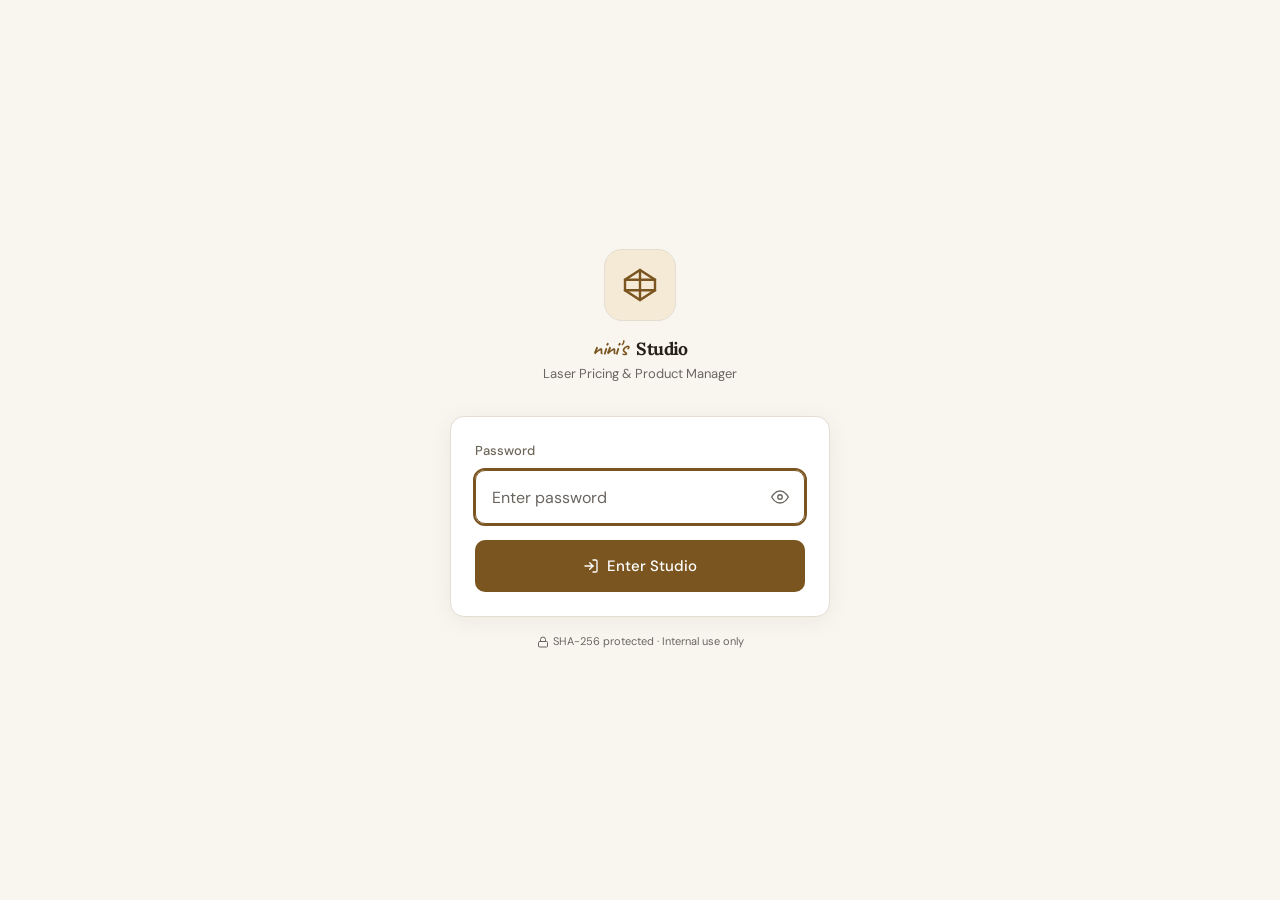
==== commit 030e08a8: "Update login.html" ====
--- a/login.html
+++ b/login.html
@@ -5,7 +5,7 @@
 <meta name="viewport" content="width=device-width,initial-scale=1">
 <title>nini's Studio</title>
 <link rel="preconnect" href="https://fonts.googleapis.com">
-<link href="https://fonts.googleapis.com/css2?family=Playfair+Display:wght@700&family=DM+Sans:wght@400;500&family=Caveat:wght@600&display=swap" rel="stylesheet">
+<link href="https://fonts.googleapis.com/css2?family=Lora:wght@500;600;700&family=DM+Sans:wght@400;500&family=Caveat:wght@600&family=Material+Symbols+Rounded&display=swap" rel="stylesheet">
 <link rel="stylesheet" href="style.css">
 <style>
 body {
